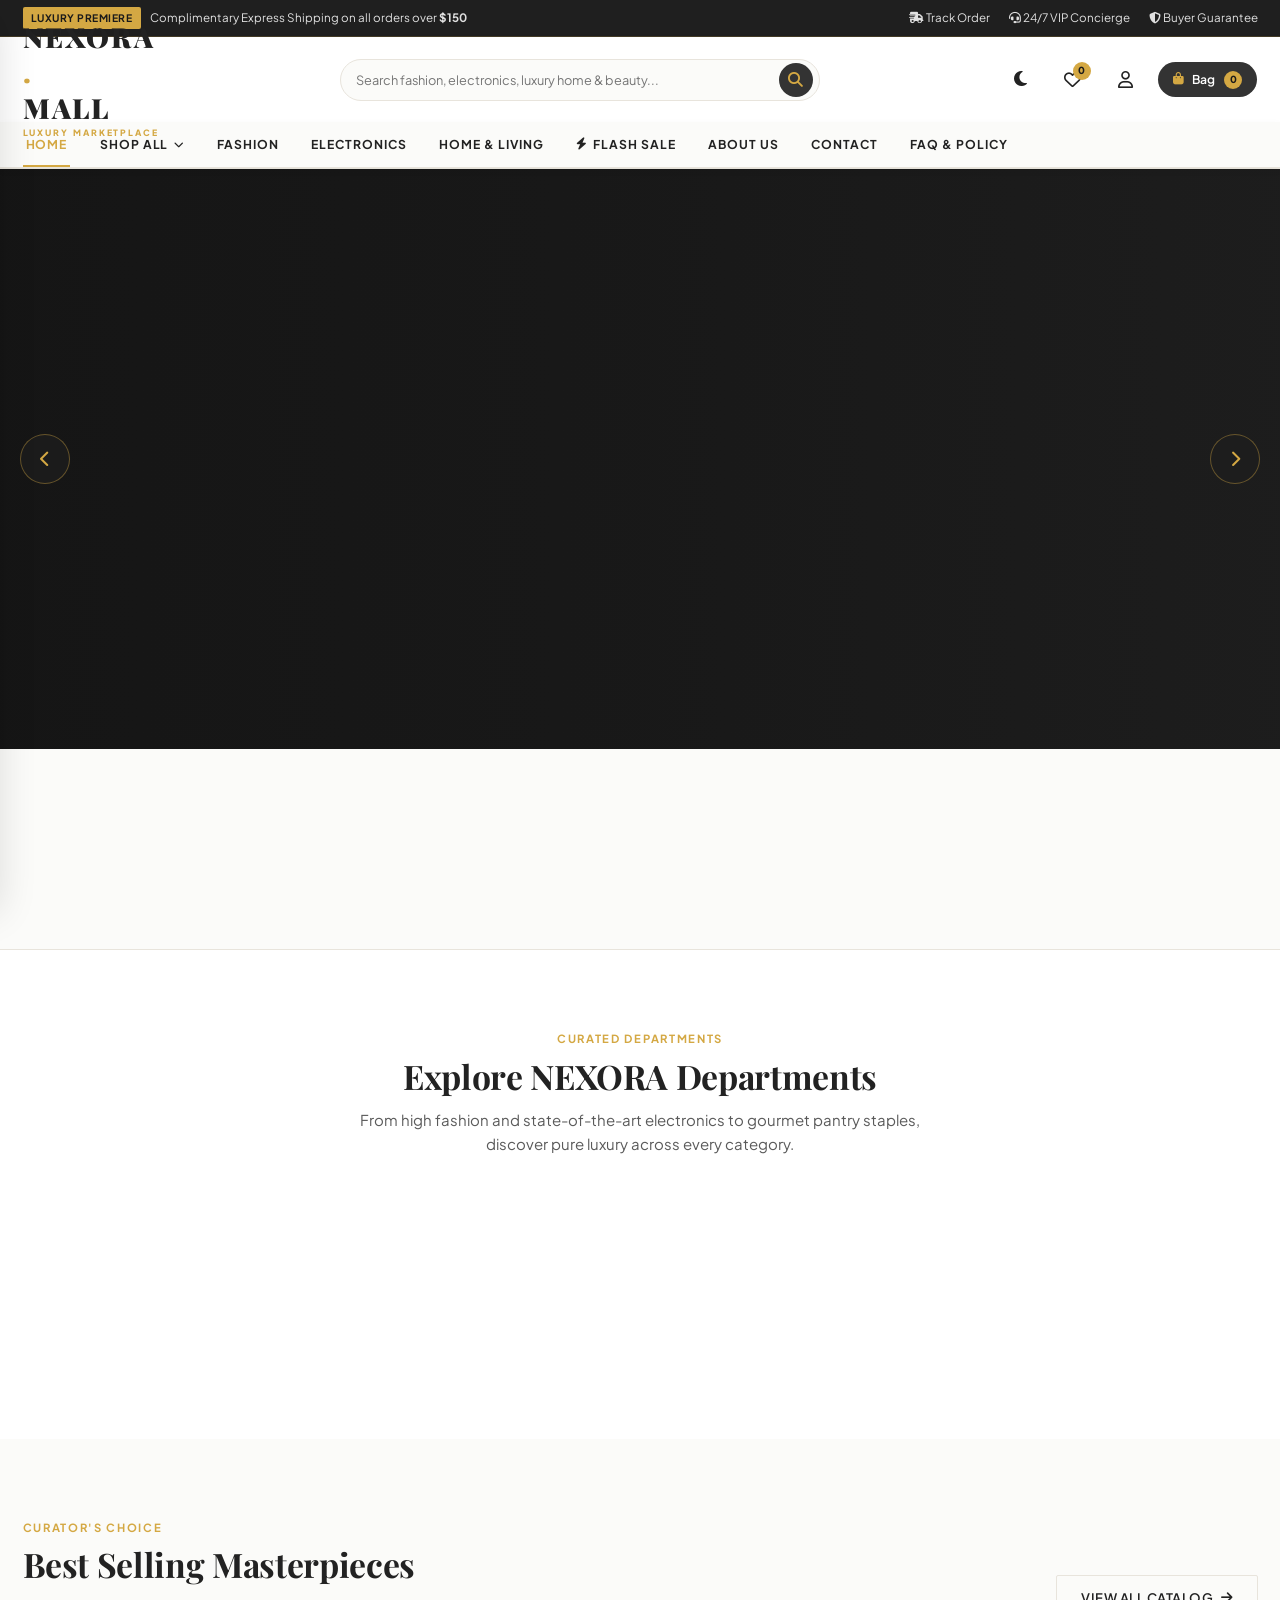
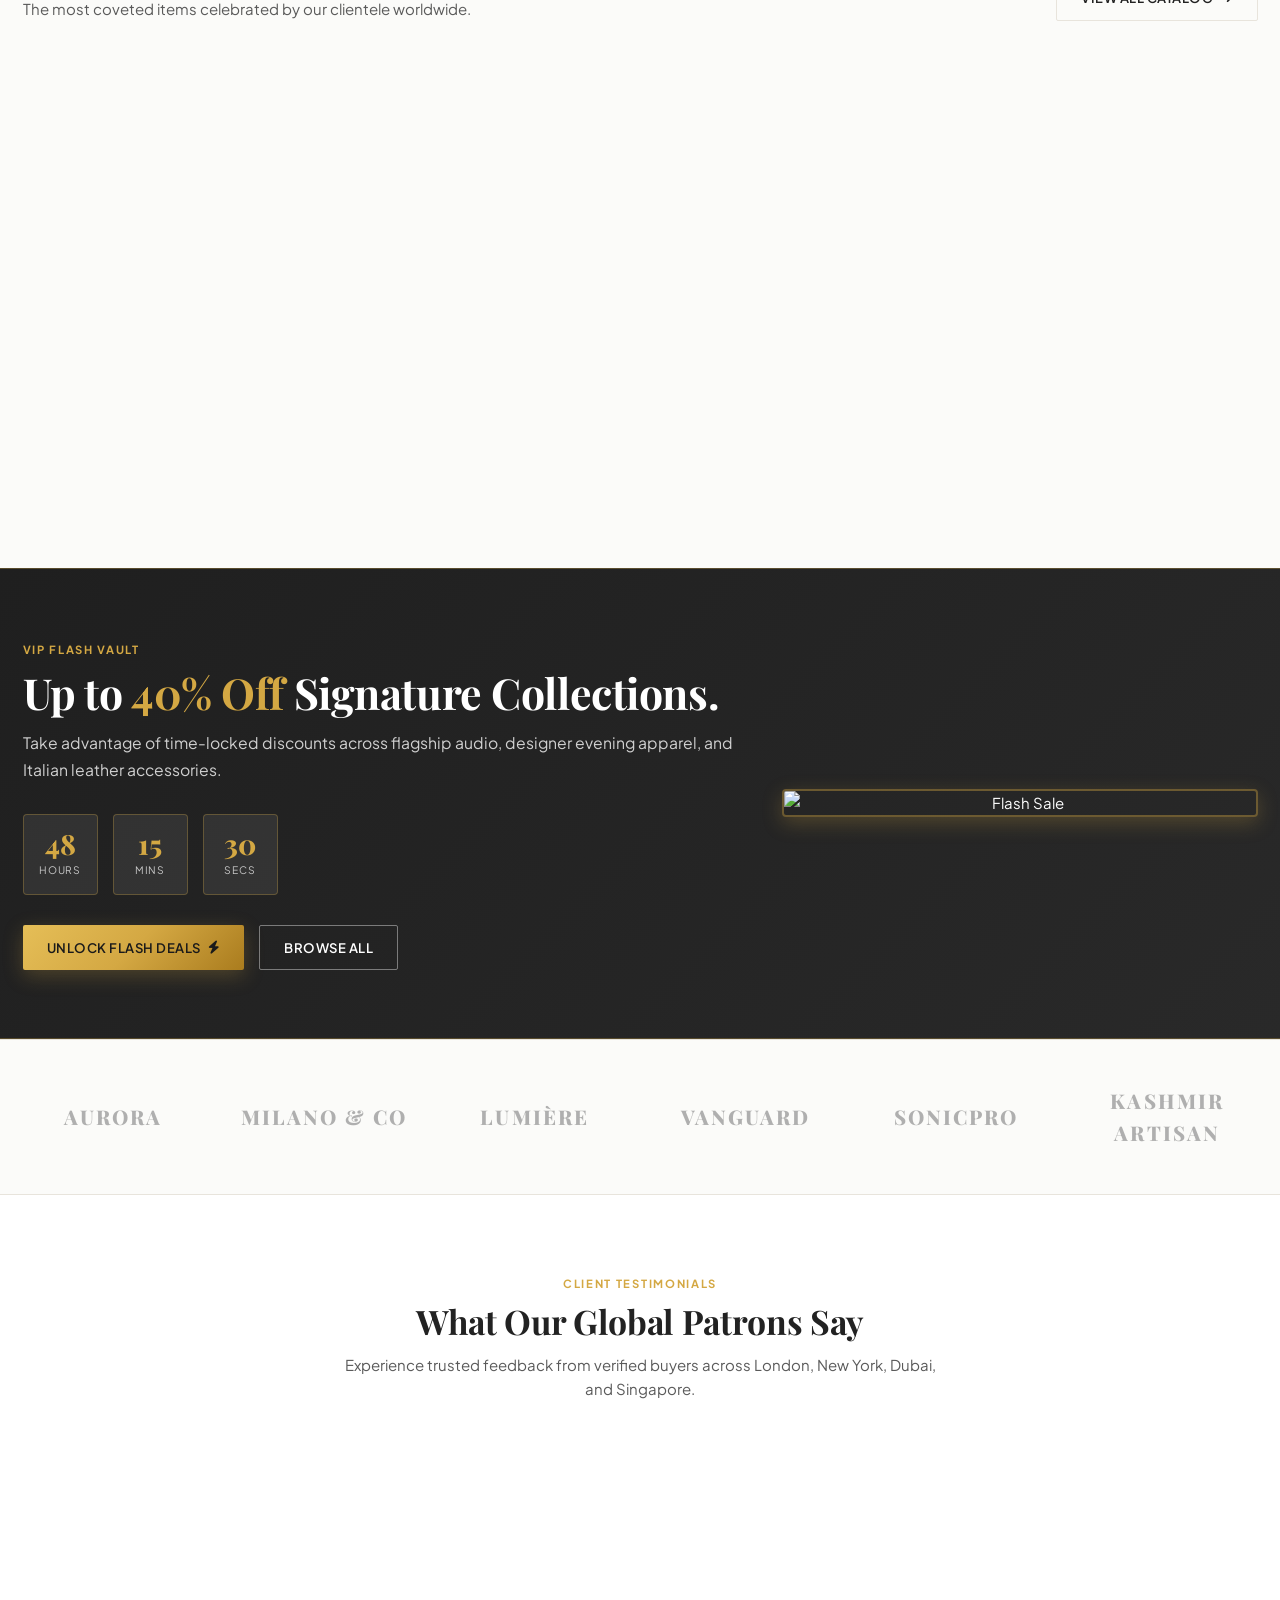
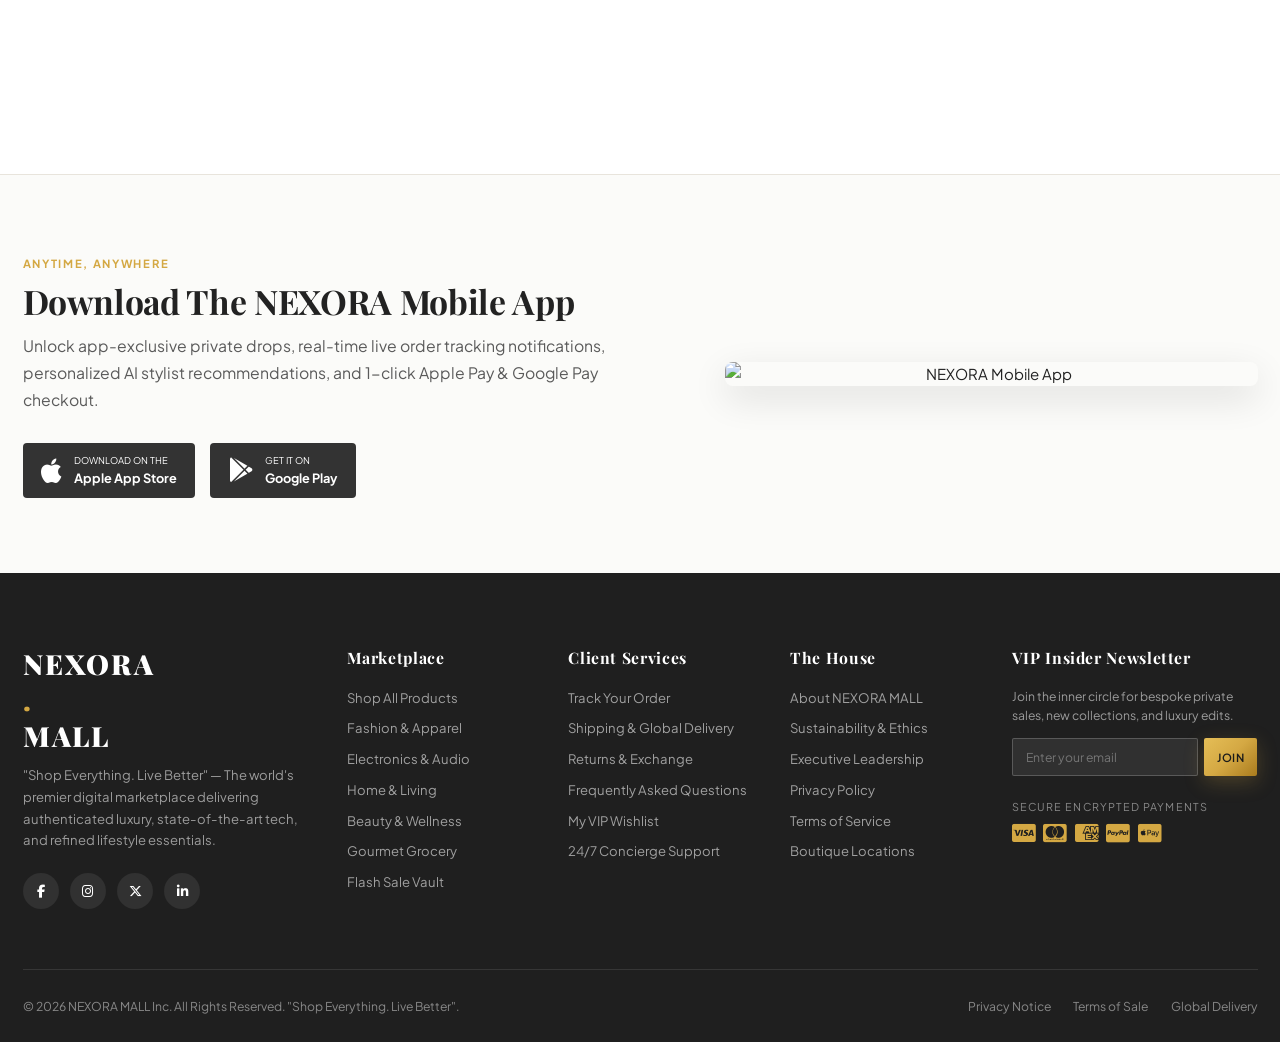
==== index.html @ 6825f501 "Upload index.html" ====
<!DOCTYPE html>
<html lang="en">
<head>
  <meta charset="UTF-8">
  <meta name="viewport" content="width=device-width, initial-scale=1.0">
  <meta name="description" content="NEXORA MALL — Shop Everything. Live Better. The ultimate luxury online marketplace.">
  <meta name="author" content="NEXORA MALL Inc.">

  <!-- Open Graph -->
  <meta property="og:title" content="NEXORA MALL — Shop Everything. Live Better | Luxury Online Marketplace">
  <meta property="og:description" content="Discover premium luxury fashion, audio tech, home decor, beauty and gourmet essentials.">
  <meta property="og:type" content="website">

  <!-- Google Fonts: Playfair Display & Plus Jakarta Sans -->
  <link rel="preconnect" href="https://fonts.googleapis.com">
  <link rel="preconnect" href="https://fonts.gstatic.com" crossorigin>
  <link href="https://fonts.googleapis.com/css2?family=Playfair+Display:ital,wght@0,400;0,600;0,700;0,800;0,900;1,400;1,600;1,700&family=Plus+Jakarta+Sans:wght@300;400;500;600;700;800&display=swap" rel="stylesheet">

  <!-- Font Awesome 6 CDN for Icons -->
  <link rel="stylesheet" href="https://cdnjs.cloudflare.com/ajax/libs/font-awesome/6.5.1/css/all.min.css">

  <!-- Master Stylesheet -->
  <link rel="stylesheet" href="css/style.css">
  <title>NEXORA MALL — Shop Everything. Live Better | Luxury Online Marketplace</title>
</head>
<body>

  <!-- 1. ANNOUNCEMENT TOP BAR -->
  <aside class="announcement-bar" aria-label="Store Announcement">
    <div class="container announcement-inner">
      <div>
        <span class="badge badge-gold" style="margin-right: 0.5rem;">Luxury Premiere</span>
        <span>Complimentary Express Shipping on all orders over <strong>$150</strong></span>
      </div>
      <div class="announcement-links">
        <a href="account-tracking.html#track"><i class="fas fa-truck-fast"></i> Track Order</a>
        <a href="contact.html"><i class="fas fa-headset"></i> 24/7 VIP Concierge</a>
        <a href="faq-policy.html"><i class="fas fa-shield-halved"></i> Buyer Guarantee</a>
      </div>
    </div>
  </aside>

  <!-- 2. MAIN FIXED HEADER -->
  <header class="site-header" id="main-header">
    <div class="container header-main">
      <!-- Mobile Hamburger Toggle -->
      <button class="action-btn mobile-menu-toggle" aria-label="Open Navigation Menu">
        <i class="fas fa-bars"></i>
      </button>

      <!-- Brand Logo -->
      <a href="index.html" class="brand-logo" aria-label="NEXORA MALL Homepage">
        NEXORA<span class="logo-accent">.</span>MALL
        <span class="logo-tag">LUXURY MARKETPLACE</span>
      </a>

      <!-- Search Bar -->
      <div class="header-search-wrap">
        <form class="header-search-box" onsubmit="event.preventDefault(); searchStore(this.querySelector('input').value);">
          <input type="text" class="header-search-input" placeholder="Search fashion, electronics, luxury home & beauty...">
          <button type="submit" class="header-search-btn" aria-label="Search Store">
            <i class="fas fa-magnifying-glass"></i>
          </button>
        </form>
      </div>

      <!-- Utilities (Theme Toggle, Wishlist, Account, Cart) -->
      <div class="header-actions">
        <!-- Theme Switcher -->
        <button class="action-btn theme-toggle-btn" aria-label="Toggle Dark/Light Mode" title="Toggle Mode">
          <i class="fas fa-moon"></i>
        </button>

        <!-- Wishlist -->
        <a href="account-tracking.html#wishlist" class="action-btn" aria-label="Wishlist" title="Your Wishlist">
          <i class="far fa-heart"></i>
          <span class="action-count-badge wishlist-badge-count">0</span>
        </a>

        <!-- Account -->
        <a href="account-tracking.html" class="action-btn" aria-label="My Account" title="My Account">
          <i class="far fa-user"></i>
        </a>

        <!-- Cart Header Button -->
        <a href="cart.html" class="cart-header-cta" aria-label="Shopping Cart">
          <i class="fas fa-bag-shopping" style="color: var(--color-gold);"></i>
          <span>Bag</span>
          <span class="action-count-badge cart-badge-count" style="position: static; margin-left: 2px;">0</span>
        </a>
      </div>
    </div>

    <!-- 3. MEGA NAVIGATION BAR -->
    <nav class="nav-bar" aria-label="Main Store Navigation">
      <div class="container">
        <ul class="nav-links-list">
          <li class="nav-item">
            <a href="index.html" class="nav-link active">Home</a>
          </li>
          <li class="nav-item">
            <a href="shop.html" class="nav-link ">
              Shop All <i class="fas fa-chevron-down" style="font-size: 0.65rem;"></i>
            </a>
            <div class="dropdown-menu">
              <a href="shop.html?cat=fashion" class="dropdown-item">Fashion & Apparel</a>
              <a href="shop.html?cat=electronics" class="dropdown-item">Electronics & Audio</a>
              <a href="shop.html?cat=home" class="dropdown-item">Home & Living</a>
              <a href="shop.html?cat=beauty" class="dropdown-item">Beauty & Personal Care</a>
              <a href="shop.html?cat=accessories" class="dropdown-item">Watches & Accessories</a>
              <a href="shop.html?cat=grocery" class="dropdown-item">Gourmet Grocery & Essentials</a>
            </div>
          </li>
          <li class="nav-item">
            <a href="shop.html?cat=fashion" class="nav-link">Fashion</a>
          </li>
          <li class="nav-item">
            <a href="shop.html?cat=electronics" class="nav-link">Electronics</a>
          </li>
          <li class="nav-item">
            <a href="shop.html?cat=home" class="nav-link">Home & Living</a>
          </li>
          <li class="nav-item">
            <a href="shop.html?sale=true" class="nav-link" style="color: var(--color-gold);">
              <i class="fas fa-bolt"></i> Flash Sale
            </a>
          </li>
          <li class="nav-item">
            <a href="about.html" class="nav-link ">About Us</a>
          </li>
          <li class="nav-item">
            <a href="contact.html" class="nav-link ">Contact</a>
          </li>
          <li class="nav-item">
            <a href="faq-policy.html" class="nav-link ">FAQ & Policy</a>
          </li>
        </ul>
      </div>
    </nav>
  </header>

  <!-- MOBILE OFF-CANVAS DRAWER -->
  <div class="mobile-nav-overlay"></div>
  <div class="mobile-nav-drawer">
    <div style="display: flex; justify-content: space-between; align-items: center; border-bottom: 1px solid var(--border-color); padding-bottom: 1rem;">
      <a href="index.html" class="brand-logo" style="font-size: 1.4rem;">NEXORA<span class="logo-accent">.</span>MALL</a>
      <button class="mobile-drawer-close action-btn" aria-label="Close Menu"><i class="fas fa-xmark"></i></button>
    </div>
    <div style="margin: 1.25rem 0;">
      <form onsubmit="event.preventDefault(); searchStore(this.querySelector('input').value);">
        <input type="text" placeholder="Search catalog..." style="width: 100%; padding: 0.65rem 1rem; border: 1px solid var(--border-color); border-radius: var(--radius-xs); background: var(--bg-secondary); color: var(--text-primary);">
      </form>
    </div>
    <ul style="display: flex; flex-direction: column; gap: 0.85rem; font-weight: 600; font-size: 0.95rem;">
      <li><a href="index.html" class="dropdown-item"><i class="fas fa-house" style="margin-right:8px; color:var(--color-gold);"></i> Home</a></li>
      <li><a href="shop.html" class="dropdown-item"><i class="fas fa-store" style="margin-right:8px; color:var(--color-gold);"></i> Shop All Catalog</a></li>
      <li><a href="shop.html?cat=fashion" class="dropdown-item"><i class="fas fa-shirt" style="margin-right:8px; color:var(--color-gold);"></i> Fashion & Apparel</a></li>
      <li><a href="shop.html?cat=electronics" class="dropdown-item"><i class="fas fa-laptop" style="margin-right:8px; color:var(--color-gold);"></i> Electronics & Audio</a></li>
      <li><a href="shop.html?cat=home" class="dropdown-item"><i class="fas fa-couch" style="margin-right:8px; color:var(--color-gold);"></i> Home & Living</a></li>
      <li><a href="shop.html?cat=beauty" class="dropdown-item"><i class="fas fa-wand-magic-sparkles" style="margin-right:8px; color:var(--color-gold);"></i> Beauty & Personal Care</a></li>
      <li><a href="shop.html?cat=grocery" class="dropdown-item"><i class="fas fa-basket-shopping" style="margin-right:8px; color:var(--color-gold);"></i> Gourmet Grocery</a></li>
      <li><a href="shop.html?sale=true" class="dropdown-item" style="color:var(--color-gold);"><i class="fas fa-bolt" style="margin-right:8px;"></i> Flash Sale</a></li>
      <li><a href="about.html" class="dropdown-item"><i class="fas fa-gem" style="margin-right:8px; color:var(--color-gold);"></i> About Nexora</a></li>
      <li><a href="account-tracking.html" class="dropdown-item"><i class="fas fa-user" style="margin-right:8px; color:var(--color-gold);"></i> My Account / Orders</a></li>
      <li><a href="contact.html" class="dropdown-item"><i class="fas fa-headset" style="margin-right:8px; color:var(--color-gold);"></i> 24/7 VIP Concierge</a></li>
    </ul>
    <div style="margin-top: auto; padding-top: 1.25rem; border-top: 1px solid var(--border-color); font-size: 0.8rem; color: var(--text-muted);">
      <div>Helpline: +1 (800) 555-NEXORA</div>
      <div style="margin-top: 4px;">Shop Everything. Live Better.</div>
    </div>
  </div>



  <main>
    <!-- 1. HERO SLIDER CAROUSEL -->
    <section class="hero-slider-section" aria-label="Featured Collections Carousel">
      <div class="hero-slider-wrap">
        <!-- Slide 1 -->
        <div class="hero-slide active" style="background-image: url('https://images.unsplash.com/photo-1522335789203-aabd1fc54bc9?auto=format&fit=crop&w=1800&q=80');">
          <div class="hero-slide-overlay"></div>
          <div class="container" style="height: 100%; display: flex; align-items: center;">
            <div class="hero-slide-content reveal-on-scroll">
              <span class="hero-tag"><i class="fas fa-crown"></i> The Autumn Luxury Edit</span>
              <h1 class="hero-title">Timeless Luxury, <span>Unrivaled</span> Craftsmanship.</h1>
              <p class="hero-desc">
                Immerse yourself in our curated selection of fine gold horology, bespoke Italian tailoring, and high-jewelry accessories.
              </p>
              <div class="hero-cta-row">
                <a href="shop.html?cat=accessories" class="btn btn-gold">
                  Explore Collection <i class="fas fa-arrow-right"></i>
                </a>
                <a href="shop.html?sale=true" class="btn btn-outline" style="color: #fff; border-color: rgba(255,255,255,0.4);">
                  View Flash Sale
                </a>
              </div>
            </div>
          </div>
        </div>

        <!-- Slide 2 -->
        <div class="hero-slide" style="background-image: url('https://images.unsplash.com/photo-1550009158-9ebf69173e03?auto=format&fit=crop&w=1800&q=80');">
          <div class="hero-slide-overlay"></div>
          <div class="container" style="height: 100%; display: flex; align-items: center;">
            <div class="hero-slide-content">
              <span class="hero-tag"><i class="fas fa-microchip"></i> Next-Gen Tech</span>
              <h2 class="hero-title">Acoustic <span>Perfection</span> & Future Living.</h2>
              <p class="hero-desc">
                Studio-grade wireless acoustics, flagship smart devices, and intelligent luxury living engineered for the discerning professional.
              </p>
              <div class="hero-cta-row">
                <a href="shop.html?cat=electronics" class="btn btn-gold">
                  Shop Electronics <i class="fas fa-arrow-right"></i>
                </a>
              </div>
            </div>
          </div>
        </div>

        <!-- Slide 3 -->
        <div class="hero-slide" style="background-image: url('https://images.unsplash.com/photo-1618221195710-dd6b41faaea6?auto=format&fit=crop&w=1800&q=80');">
          <div class="hero-slide-overlay"></div>
          <div class="container" style="height: 100%; display: flex; align-items: center;">
            <div class="hero-slide-content">
              <span class="hero-tag"><i class="fas fa-couch"></i> Interior Architecture</span>
              <h2 class="hero-title">Curated Spaces, <span>Refined</span> Living.</h2>
              <p class="hero-desc">
                Transform your sanctuaries with handcrafted Italian leather lounges, Carrara marble tables, and sculptural illumination.
              </p>
              <div class="hero-cta-row">
                <a href="shop.html?cat=home" class="btn btn-gold">
                  Discover Home & Living <i class="fas fa-arrow-right"></i>
                </a>
              </div>
            </div>
          </div>
        </div>

        <!-- Controls -->
        <button class="slider-arrow slider-prev" aria-label="Previous Slide"><i class="fas fa-chevron-left"></i></button>
        <button class="slider-arrow slider-next" aria-label="Next Slide"><i class="fas fa-chevron-right"></i></button>
        <div class="slider-dots-container"></div>
      </div>
    </section>

    <!-- 2. VALUE PROPOSITION STRIP -->
    <section class="value-props-section">
      <div class="container">
        <div class="value-props-grid">
          <div class="value-card reveal-on-scroll delay-1">
            <div class="value-icon-box"><i class="fas fa-truck-fast"></i></div>
            <div>
              <div class="value-title">Complimentary Global Shipping</div>
              <div class="value-subtitle">Free express dispatch on orders over $150</div>
            </div>
          </div>

          <div class="value-card reveal-on-scroll delay-2">
            <div class="value-icon-box"><i class="fas fa-certificate"></i></div>
            <div>
              <div class="value-title">100% Authenticity Guaranteed</div>
              <div class="value-subtitle">Directly sourced & certified by master houses</div>
            </div>
          </div>

          <div class="value-card reveal-on-scroll delay-3">
            <div class="value-icon-box"><i class="fas fa-shield-halved"></i></div>
            <div>
              <div class="value-title">Secure Encrypted Checkout</div>
              <div class="value-subtitle">256-Bit SSL Protection for all transactions</div>
            </div>
          </div>

          <div class="value-card reveal-on-scroll delay-4">
            <div class="value-icon-box"><i class="fas fa-arrow-rotate-left"></i></div>
            <div>
              <div class="value-title">30-Day Hassle-Free Returns</div>
              <div class="value-subtitle">Complimentary courier pick-up service</div>
            </div>
          </div>
        </div>
      </div>
    </section>

    <!-- 3. SHOP BY CATEGORY SECTION -->
    <section class="categories-section">
      <div class="container">
        <div style="text-align: center; margin-bottom: 2.5rem;">
          <span class="section-tag">Curated Departments</span>
          <h2 class="section-title">Explore NEXORA Departments</h2>
          <p class="section-subtitle" style="margin: 0 auto;">
            From high fashion and state-of-the-art electronics to gourmet pantry staples, discover pure luxury across every category.
          </p>
        </div>

        <div class="categories-grid">
          <a href="shop.html?cat=fashion" class="category-card reveal-on-scroll delay-1">
            <div class="category-img-box">
              <img src="https://images.unsplash.com/photo-1515372039744-b8f02a3ae446?auto=format&fit=crop&w=300&q=80" alt="Fashion & Apparel" class="category-img">
            </div>
            <h3 class="category-name">Fashion & Apparel</h3>
            <span class="category-count">140+ Items</span>
          </a>

          <a href="shop.html?cat=electronics" class="category-card reveal-on-scroll delay-2">
            <div class="category-img-box">
              <img src="https://images.unsplash.com/photo-1505740420928-5e560c06d30e?auto=format&fit=crop&w=300&q=80" alt="Electronics & Audio" class="category-img">
            </div>
            <h3 class="category-name">Electronics</h3>
            <span class="category-count">95+ Items</span>
          </a>

          <a href="shop.html?cat=home" class="category-card reveal-on-scroll delay-3">
            <div class="category-img-box">
              <img src="https://images.unsplash.com/photo-1533090161767-e6ffed986b88?auto=format&fit=crop&w=300&q=80" alt="Home & Living" class="category-img">
            </div>
            <h3 class="category-name">Home & Living</h3>
            <span class="category-count">110+ Items</span>
          </a>

          <a href="shop.html?cat=beauty" class="category-card reveal-on-scroll delay-4">
            <div class="category-img-box">
              <img src="https://images.unsplash.com/photo-1608248597359-0a67cf5e4c6c?auto=format&fit=crop&w=300&q=80" alt="Beauty & Care" class="category-img">
            </div>
            <h3 class="category-name">Beauty & Care</h3>
            <span class="category-count">85+ Items</span>
          </a>

          <a href="shop.html?cat=accessories" class="category-card reveal-on-scroll delay-1">
            <div class="category-img-box">
              <img src="https://images.unsplash.com/photo-1524805444758-089113d48a6d?auto=format&fit=crop&w=300&q=80" alt="Luxury Accessories" class="category-img">
            </div>
            <h3 class="category-name">Accessories</h3>
            <span class="category-count">70+ Items</span>
          </a>

          <a href="shop.html?cat=grocery" class="category-card reveal-on-scroll delay-2">
            <div class="category-img-box">
              <img src="https://images.unsplash.com/photo-1587049352846-4a222e784d38?auto=format&fit=crop&w=300&q=80" alt="Gourmet Grocery" class="category-img">
            </div>
            <h3 class="category-name">Gourmet Grocery</h3>
            <span class="category-count">60+ Items</span>
          </a>
        </div>
      </div>
    </section>

    <!-- 4. FEATURED BEST SELLERS SHOWCASE -->
    <section class="section-padding" style="background-color: var(--bg-secondary);">
      <div class="container">
        <div style="display:flex; justify-content:space-between; align-items:flex-end; margin-bottom: 2.5rem; flex-wrap:wrap; gap:1rem;">
          <div>
            <span class="section-tag">Curator's Choice</span>
            <h2 class="section-title">Best Selling Masterpieces</h2>
            <p class="section-subtitle" style="margin-bottom:0;">The most coveted items celebrated by our clientele worldwide.</p>
          </div>
          <a href="shop.html" class="btn btn-outline">
            View All Catalog <i class="fas fa-arrow-right"></i>
          </a>
        </div>

        <div class="products-grid">
          <!-- Card 1 -->
          <article class="product-card reveal-on-scroll delay-1">
            <div class="product-badge-group">
              <span class="badge badge-sale">Save 17%</span>
              <span class="badge badge-gold">18k Gold</span>
            </div>
            <div class="product-img-wrap">
              <img src="https://images.unsplash.com/photo-1524805444758-089113d48a6d?auto=format&fit=crop&w=600&q=80" alt="Aura Royal Chronograph Gold Watch" class="product-img">
              <div class="product-action-buttons">
                <button class="quick-action-btn" title="Quick View" onclick="openQuickView('nx-101')"><i class="far fa-eye"></i></button>
                <button class="quick-action-btn" title="Wishlist" onclick="toggleWishlist('nx-101')"><i class="far fa-heart"></i></button>
                <button class="quick-action-btn" title="Add to Bag" onclick="addToCart('nx-101')"><i class="fas fa-bag-shopping"></i></button>
              </div>
            </div>
            <div class="product-body">
              <span class="product-cat">Luxury Watches</span>
              <h3 class="product-name"><a href="product-details.html?id=nx-101">Aura Royal Chronograph Gold Watch</a></h3>
              <div class="product-rating">
                <span>★★★★★</span> <span class="rating-count">(128 reviews)</span>
              </div>
              <div class="product-footer">
                <div class="price-box">
                  <span class="price-current">$349.00</span>
                  <span class="price-original">$420.00</span>
                </div>
                <button class="btn btn-sm btn-primary" onclick="addToCart('nx-101')">Add to Bag</button>
              </div>
            </div>
          </article>

          <!-- Card 2 -->
          <article class="product-card reveal-on-scroll delay-2">
            <div class="product-badge-group">
              <span class="badge badge-charcoal">New Release</span>
            </div>
            <div class="product-img-wrap">
              <img src="https://images.unsplash.com/photo-1507679799987-c73779587ccf?auto=format&fit=crop&w=600&q=80" alt="Velvet Elegance Tailored Blazer" class="product-img">
              <div class="product-action-buttons">
                <button class="quick-action-btn" title="Quick View" onclick="openQuickView('nx-102')"><i class="far fa-eye"></i></button>
                <button class="quick-action-btn" title="Wishlist" onclick="toggleWishlist('nx-102')"><i class="far fa-heart"></i></button>
                <button class="quick-action-btn" title="Add to Bag" onclick="addToCart('nx-102')"><i class="fas fa-bag-shopping"></i></button>
              </div>
            </div>
            <div class="product-body">
              <span class="product-cat">Men's Fashion</span>
              <h3 class="product-name"><a href="product-details.html?id=nx-102">Velvet Elegance Tailored Blazer</a></h3>
              <div class="product-rating">
                <span>★★★★★</span> <span class="rating-count">(95 reviews)</span>
              </div>
              <div class="product-footer">
                <div class="price-box">
                  <span class="price-current">$189.00</span>
                  <span class="price-original">$240.00</span>
                </div>
                <button class="btn btn-sm btn-primary" onclick="addToCart('nx-102')">Add to Bag</button>
              </div>
            </div>
          </article>

          <!-- Card 3 -->
          <article class="product-card reveal-on-scroll delay-3">
            <div class="product-badge-group">
              <span class="badge badge-gold">Top Rated</span>
            </div>
            <div class="product-img-wrap">
              <img src="https://images.unsplash.com/photo-1505740420928-5e560c06d30e?auto=format&fit=crop&w=600&q=80" alt="SonicPro Wireless ANC Studio Headphones" class="product-img">
              <div class="product-action-buttons">
                <button class="quick-action-btn" title="Quick View" onclick="openQuickView('nx-103')"><i class="far fa-eye"></i></button>
                <button class="quick-action-btn" title="Wishlist" onclick="toggleWishlist('nx-103')"><i class="far fa-heart"></i></button>
                <button class="quick-action-btn" title="Add to Bag" onclick="addToCart('nx-103')"><i class="fas fa-bag-shopping"></i></button>
              </div>
            </div>
            <div class="product-body">
              <span class="product-cat">Audio & Tech</span>
              <h3 class="product-name"><a href="product-details.html?id=nx-103">SonicPro Wireless ANC Headphones</a></h3>
              <div class="product-rating">
                <span>★★★★★</span> <span class="rating-count">(310 reviews)</span>
              </div>
              <div class="product-footer">
                <div class="price-box">
                  <span class="price-current">$279.00</span>
                  <span class="price-original">$320.00</span>
                </div>
                <button class="btn btn-sm btn-primary" onclick="addToCart('nx-103')">Add to Bag</button>
              </div>
            </div>
          </article>

          <!-- Card 4 -->
          <article class="product-card reveal-on-scroll delay-4">
            <div class="product-badge-group">
              <span class="badge badge-sale">Save 20%</span>
            </div>
            <div class="product-img-wrap">
              <img src="https://images.unsplash.com/photo-1608248597359-0a67cf5e4c6c?auto=format&fit=crop&w=600&q=80" alt="Radiance Gold Botanical Facial Elixir" class="product-img">
              <div class="product-action-buttons">
                <button class="quick-action-btn" title="Quick View" onclick="openQuickView('nx-106')"><i class="far fa-eye"></i></button>
                <button class="quick-action-btn" title="Wishlist" onclick="toggleWishlist('nx-106')"><i class="far fa-heart"></i></button>
                <button class="quick-action-btn" title="Add to Bag" onclick="addToCart('nx-106')"><i class="fas fa-bag-shopping"></i></button>
              </div>
            </div>
            <div class="product-body">
              <span class="product-cat">Beauty & Care</span>
              <h3 class="product-name"><a href="product-details.html?id=nx-106">Radiance Gold Botanical Facial Elixir</a></h3>
              <div class="product-rating">
                <span>★★★★★</span> <span class="rating-count">(175 reviews)</span>
              </div>
              <div class="product-footer">
                <div class="price-box">
                  <span class="price-current">$95.00</span>
                  <span class="price-original">$120.00</span>
                </div>
                <button class="btn btn-sm btn-primary" onclick="addToCart('nx-106')">Add to Bag</button>
              </div>
            </div>
          </article>
        </div>
      </div>
    </section>

    <!-- 5. FLASH SALE & DEALS COUNTDOWN BANNER -->
    <section class="flash-sale-section">
      <div class="container">
        <div class="flash-sale-grid">
          <div>
            <span class="section-tag" style="color: var(--color-gold);">VIP Flash Vault</span>
            <h2 class="section-title" style="color: #ffffff; font-size: 2.85rem;">
              Up to <span class="gold-accent">40% Off</span> Signature Collections.
            </h2>
            <p style="color: #d0d0d0; line-height: 1.7; font-size: 1.05rem;">
              Take advantage of time-locked discounts across flagship audio, designer evening apparel, and Italian leather accessories.
            </p>

            <div class="countdown-box-wrap">
              <div class="countdown-unit">
                <div class="countdown-number" id="cd-hours">48</div>
                <div class="countdown-label">Hours</div>
              </div>
              <div class="countdown-unit">
                <div class="countdown-number" id="cd-mins">15</div>
                <div class="countdown-label">Mins</div>
              </div>
              <div class="countdown-unit">
                <div class="countdown-number" id="cd-secs">30</div>
                <div class="countdown-label">Secs</div>
              </div>
            </div>

            <div style="display:flex; gap:1rem; flex-wrap:wrap;">
              <a href="shop.html?sale=true" class="btn btn-gold">
                Unlock Flash Deals <i class="fas fa-bolt"></i>
              </a>
              <a href="shop.html" class="btn btn-outline" style="color:#fff; border-color: rgba(255,255,255,0.4);">
                Browse All
              </a>
            </div>
          </div>

          <div style="text-align: center;">
            <img src="https://images.unsplash.com/photo-1524805444758-089113d48a6d?auto=format&fit=crop&w=700&q=80" alt="Flash Sale" style="border-radius: var(--radius-sm); border: 2px solid rgba(212,168,67,0.4); box-shadow: var(--shadow-gold); max-height: 400px; margin: 0 auto;">
          </div>
        </div>
      </div>
    </section>

    <!-- 6. LUXURY BRANDS STRIP -->
    <section class="brands-strip">
      <div class="container">
        <div class="brands-grid">
          <div class="brand-item">AURORA</div>
          <div class="brand-item">MILANO & CO</div>
          <div class="brand-item">LUMIÈRE</div>
          <div class="brand-item">VANGUARD</div>
          <div class="brand-item">SONICPRO</div>
          <div class="brand-item">KASHMIR ARTISAN</div>
        </div>
      </div>
    </section>

    <!-- 7. CUSTOMER TESTIMONIALS -->
    <section class="testimonials-section">
      <div class="container">
        <div style="text-align: center;">
          <span class="section-tag">Client Testimonials</span>
          <h2 class="section-title">What Our Global Patrons Say</h2>
          <p class="section-subtitle" style="margin: 0 auto;">
            Experience trusted feedback from verified buyers across London, New York, Dubai, and Singapore.
          </p>
        </div>

        <div class="testimonials-grid">
          <div class="testimonial-card reveal-on-scroll delay-1">
            <div class="test-stars">★★★★★</div>
            <p class="test-quote">
              "The Aura Royal Chronograph surpassed every expectation. Packaging is immaculate with authenticated certificates, and express delivery to Manhattan took barely 48 hours."
            </p>
            <div class="test-author-row">
              <img src="https://images.unsplash.com/photo-1534528741775-53994a69daeb?auto=format&fit=crop&w=120&q=80" alt="Victoria Sterling" class="test-avatar">
              <div>
                <div class="test-name">Victoria Sterling</div>
                <div class="test-loc">New York, USA • Verified Patron</div>
              </div>
            </div>
          </div>

          <div class="testimonial-card reveal-on-scroll delay-2">
            <div class="test-stars">★★★★★</div>
            <p class="test-quote">
              "NEXORA MALL is my primary destination for both high-end electronics and gourmet pantry essentials. The customer concierge resolved my sizing query within 5 minutes."
            </p>
            <div class="test-author-row">
              <img src="https://images.unsplash.com/photo-1507003211169-0a1dd7228f2d?auto=format&fit=crop&w=120&q=80" alt="Alexander Wright" class="test-avatar">
              <div>
                <div class="test-name">Alexander Wright</div>
                <div class="test-loc">London, UK • Verified Patron</div>
              </div>
            </div>
          </div>

          <div class="testimonial-card reveal-on-scroll delay-3">
            <div class="test-stars">★★★★★</div>
            <p class="test-quote">
              "The Nordic Marble Coffee Table is a true architectural statement piece in our living room. Heavy, authentic Carrara stone with flawless gold steel joinery."
            </p>
            <div class="test-author-row">
              <img src="https://images.unsplash.com/photo-1573496359142-b8d87734a5a2?auto=format&fit=crop&w=120&q=80" alt="Sophia Al-Mansoor" class="test-avatar">
              <div>
                <div class="test-name">Sophia Al-Mansoor</div>
                <div class="test-loc">Dubai, UAE • Verified Patron</div>
              </div>
            </div>
          </div>
        </div>
      </div>
    </section>

    <!-- 8. APP PROMO -->
    <section class="app-promo-section">
      <div class="container">
        <div class="app-promo-grid">
          <div>
            <span class="section-tag">Anytime, Anywhere</span>
            <h2 class="section-title">Download The NEXORA Mobile App</h2>
            <p style="color: var(--text-secondary); line-height: 1.7; font-size: 1.05rem;">
              Unlock app-exclusive private drops, real-time live order tracking notifications, personalized AI stylist recommendations, and 1-click Apple Pay & Google Pay checkout.
            </p>
            <div class="app-store-badges">
              <a href="#" class="store-badge-btn">
                <i class="fab fa-apple" style="font-size: 1.85rem;"></i>
                <div class="store-badge-text">
                  <small>Download on the</small>
                  <strong>Apple App Store</strong>
                </div>
              </a>
              <a href="#" class="store-badge-btn">
                <i class="fab fa-google-play" style="font-size: 1.65rem;"></i>
                <div class="store-badge-text">
                  <small>Get it on</small>
                  <strong>Google Play</strong>
                </div>
              </a>
            </div>
          </div>
          <div style="text-align: center;">
            <img src="https://images.unsplash.com/photo-1512941937669-90a1b58e7e9c?auto=format&fit=crop&w=600&q=80" alt="NEXORA Mobile App" style="max-height: 380px; border-radius: var(--radius-md); box-shadow: var(--shadow-lg); margin: 0 auto;">
          </div>
        </div>
      </div>
    </section>
  </main>



  <!-- SHARED FAT FOOTER -->
  <footer class="site-footer">
    <div class="container">
      <div class="footer-grid">
        <!-- Col 1: Brand & Tagline -->
        <div>
          <div class="brand-logo" style="color: #ffffff; margin-bottom: 0.85rem;">
            NEXORA<span class="logo-accent">.</span>MALL
          </div>
          <p style="color: #9c9c9c; line-height: 1.65; margin-bottom: 1.5rem; max-width: 320px;">
            "Shop Everything. Live Better" — The world's premier digital marketplace delivering authenticated luxury, state-of-the-art tech, and refined lifestyle essentials.
          </p>
          <div class="social-links-row">
            <a href="#" class="social-icon-btn" aria-label="Facebook"><i class="fab fa-facebook-f"></i></a>
            <a href="#" class="social-icon-btn" aria-label="Instagram"><i class="fab fa-instagram"></i></a>
            <a href="#" class="social-icon-btn" aria-label="Twitter"><i class="fab fa-x-twitter"></i></a>
            <a href="#" class="social-icon-btn" aria-label="LinkedIn"><i class="fab fa-linkedin-in"></i></a>
          </div>
        </div>

        <!-- Col 2: Luxury Marketplace -->
        <div>
          <h4 class="footer-heading">Marketplace</h4>
          <ul class="footer-links-list">
            <li><a href="shop.html">Shop All Products</a></li>
            <li><a href="shop.html?cat=fashion">Fashion & Apparel</a></li>
            <li><a href="shop.html?cat=electronics">Electronics & Audio</a></li>
            <li><a href="shop.html?cat=home">Home & Living</a></li>
            <li><a href="shop.html?cat=beauty">Beauty & Wellness</a></li>
            <li><a href="shop.html?cat=grocery">Gourmet Grocery</a></li>
            <li><a href="shop.html?sale=true">Flash Sale Vault</a></li>
          </ul>
        </div>

        <!-- Col 3: Customer Care & Services -->
        <div>
          <h4 class="footer-heading">Client Services</h4>
          <ul class="footer-links-list">
            <li><a href="account-tracking.html#track">Track Your Order</a></li>
            <li><a href="faq-policy.html#shipping">Shipping & Global Delivery</a></li>
            <li><a href="faq-policy.html#returns">Returns & Exchange</a></li>
            <li><a href="faq-policy.html#faq">Frequently Asked Questions</a></li>
            <li><a href="account-tracking.html#wishlist">My VIP Wishlist</a></li>
            <li><a href="contact.html">24/7 Concierge Support</a></li>
          </ul>
        </div>

        <!-- Col 4: About & Governance -->
        <div>
          <h4 class="footer-heading">The House</h4>
          <ul class="footer-links-list">
            <li><a href="about.html">About NEXORA MALL</a></li>
            <li><a href="about.html#sustainability">Sustainability & Ethics</a></li>
            <li><a href="about.html#leadership">Executive Leadership</a></li>
            <li><a href="faq-policy.html#privacy">Privacy Policy</a></li>
            <li><a href="faq-policy.html#terms">Terms of Service</a></li>
            <li><a href="contact.html#locations">Boutique Locations</a></li>
          </ul>
        </div>

        <!-- Col 5: Newsletter & App -->
        <div>
          <h4 class="footer-heading">VIP Insider Newsletter</h4>
          <p style="color: #9c9c9c; font-size: 0.8125rem; margin-bottom: 0.85rem;">
            Join the inner circle for bespoke private sales, new collections, and luxury edits.
          </p>
          <form onsubmit="event.preventDefault(); showToast('Welcome to the Nexora VIP Inner Circle!'); this.reset();" style="display:flex; gap: 0.4rem;">
            <input type="email" placeholder="Enter your email" required style="flex:1; padding: 0.65rem 0.85rem; border: 1px solid rgba(255,255,255,0.2); background: rgba(255,255,255,0.08); color:#fff; border-radius: var(--radius-xs); font-size: 0.8125rem;">
            <button type="submit" class="btn btn-gold btn-sm">Join</button>
          </form>
          <div style="margin-top: 1.5rem;">
            <div style="font-size: 0.72rem; text-transform: uppercase; color: #888; letter-spacing: 0.1em; margin-bottom: 0.5rem;">Secure Encrypted Payments</div>
            <div style="display:flex; gap:0.5rem; font-size: 1.4rem; color: #d4a843;">
              <i class="fab fa-cc-visa"></i>
              <i class="fab fa-cc-mastercard"></i>
              <i class="fab fa-cc-amex"></i>
              <i class="fab fa-cc-paypal"></i>
              <i class="fab fa-cc-apple-pay"></i>
            </div>
          </div>
        </div>
      </div>

      <!-- Footer Bottom Row -->
      <div class="footer-bottom-bar">
        <div>&copy; 2026 NEXORA MALL Inc. All Rights Reserved. "Shop Everything. Live Better".</div>
        <div style="display:flex; gap: 1.5rem;">
          <a href="faq-policy.html#privacy">Privacy Notice</a>
          <a href="faq-policy.html#terms">Terms of Sale</a>
          <a href="faq-policy.html#shipping">Global Delivery</a>
        </div>
      </div>
    </div>
  </footer>

  <!-- QUICK VIEW MODAL COMPONENT -->
  <div class="modal-overlay" id="quick-view-modal" role="dialog" aria-modal="true">
    <div class="modal-card">
      <button class="modal-close-btn" id="close-modal-btn" aria-label="Close modal">&times;</button>
      <div style="background: var(--bg-secondary); border: 1px solid var(--border-color); border-radius: var(--radius-xs); overflow: hidden; display:flex; align-items:center; justify-content:center;">
        <img id="qv-img" src="" alt="Product" style="max-height: 340px; object-fit: cover;">
      </div>
      <div style="display: flex; flex-direction: column;">
        <span id="qv-category" class="section-tag" style="margin-bottom: 0.25rem;">CATEGORY</span>
        <h3 id="qv-title" style="font-size: 1.6rem; margin-bottom: 0.65rem;">Product Name</h3>
        <div style="display: flex; align-items: baseline; gap: 0.85rem; margin-bottom: 1rem;">
          <span id="qv-price" style="font-family: var(--font-heading); font-size: 1.65rem; font-weight: 800; color: var(--color-gold);">$0.00</span>
          <span id="qv-orig-price" style="text-decoration: line-through; color: var(--text-muted); font-size: 0.95rem;">$0.00</span>
        </div>
        <p id="qv-desc" style="font-size: 0.875rem; color: var(--text-secondary); line-height: 1.65; margin-bottom: 1.5rem;">
          Exquisite handcrafted quality designed for longevity and luxury aesthetics.
        </p>
        <div style="display: flex; align-items: center; gap: 1rem; margin-top: auto;">
          <div class="qty-selector">
            <button class="qty-btn" onclick="const i=document.getElementById('qv-qty-input'); if(parseInt(i.value)>1) i.value=parseInt(i.value)-1;">-</button>
            <input type="text" id="qv-qty-input" class="qty-input" value="1" readonly>
            <button class="qty-btn" onclick="const i=document.getElementById('qv-qty-input'); i.value=parseInt(i.value)+1;">+</button>
          </div>
          <button class="btn btn-gold" id="qv-add-btn" style="flex:1;">
            <i class="fas fa-bag-shopping"></i> Add to Bag
          </button>
        </div>
      </div>
    </div>
  </div>

  <!-- BACK TO TOP BUTTON -->
  <button class="back-to-top-btn" aria-label="Back to Top">
    <i class="fas fa-arrow-up"></i>
  </button>


  <script src="js/main.js"></script>
</body>
</html>
---- css/style.css ----
/* ==========================================================================
   NEXORA MALL - MASTER STYLESHEET (ELEGANT & LUXURY DESIGN SYSTEM)
   ========================================================================== */

/* 1. CSS Custom Properties / Color System */
:root {
  /* Brand Core Colors */
  --color-charcoal-dark: #1f1f1f;
  --color-charcoal: #333333;
  --color-charcoal-light: #4a4a4a;
  --color-gold: #d4a843;
  --color-gold-hover: #b88d2d;
  --color-gold-light: #f7edd4;
  --color-gold-gradient: linear-gradient(135deg, #e5be57 0%, #d4a843 50%, #aa7c1e 100%);
  
  /* Surfaces & Backgrounds (Light Mode Default) */
  --bg-primary: #ffffff;
  --bg-secondary: #fbfbf9;
  --bg-tertiary: #f4f3ef;
  --bg-card: #ffffff;
  --bg-overlay: rgba(31, 31, 31, 0.7);

  /* Text Colors */
  --text-primary: #222222;
  --text-secondary: #5a5a5a;
  --text-muted: #888888;
  --text-inverse: #ffffff;
  --text-gold: #c59b27;

  /* Borders & Dividers */
  --border-color: #e8e4dc;
  --border-light: #f0ece4;
  --border-gold: rgba(212, 168, 67, 0.35);

  /* Status Colors */
  --color-success: #2e7d32;
  --color-danger: #c62828;
  --color-warning: #f57c00;

  /* Typography */
  --font-heading: 'Playfair Display', Georgia, serif;
  --font-body: 'Plus Jakarta Sans', -apple-system, BlinkMacSystemFont, "Segoe UI", Roboto, sans-serif;

  /* Shadows & Radius */
  --radius-xs: 2px;
  --radius-sm: 4px;
  --radius-md: 8px;
  --radius-lg: 14px;
  --radius-pill: 50px;
  --shadow-sm: 0 2px 8px rgba(0, 0, 0, 0.04);
  --shadow-md: 0 6px 20px rgba(0, 0, 0, 0.07);
  --shadow-lg: 0 12px 36px rgba(0, 0, 0, 0.12);
  --shadow-gold: 0 6px 20px rgba(212, 168, 67, 0.25);

  /* Layout */
  --container-width: 1280px;
  --header-height: 85px;
  --transition: all 0.3s cubic-bezier(0.16, 1, 0.3, 1);
}

/* Dark Mode Overrides */
body.dark-theme {
  --bg-primary: #181818;
  --bg-secondary: #222222;
  --bg-tertiary: #2a2a2a;
  --bg-card: #242424;
  --bg-overlay: rgba(0, 0, 0, 0.85);

  --text-primary: #f5f5f5;
  --text-secondary: #cccccc;
  --text-muted: #999999;
  --text-inverse: #111111;
  --text-gold: #e5be57;

  --border-color: #383838;
  --border-light: #303030;
  --border-gold: rgba(229, 190, 87, 0.4);

  --shadow-sm: 0 2px 8px rgba(0, 0, 0, 0.3);
  --shadow-md: 0 6px 20px rgba(0, 0, 0, 0.45);
  --shadow-lg: 0 12px 36px rgba(0, 0, 0, 0.6);
}

/* 2. Global Resets & Basics */
*, *::before, *::after {
  box-sizing: border-box;
  margin: 0;
  padding: 0;
}

html {
  scroll-behavior: smooth;
  font-size: 15px;
}

body {
  font-family: var(--font-body);
  background-color: var(--bg-primary);
  color: var(--text-primary);
  line-height: 1.6;
  overflow-x: hidden;
  transition: background-color var(--transition), color var(--transition);
}

a {
  color: inherit;
  text-decoration: none;
  transition: var(--transition);
}

img {
  max-width: 100%;
  height: auto;
  display: block;
}

ul {
  list-style: none;
}

button, input, select, textarea {
  font-family: inherit;
  font-size: inherit;
}

.container {
  width: 100%;
  max-width: var(--container-width);
  margin-left: auto;
  margin-right: auto;
  padding-left: 1.5rem;
  padding-right: 1.5rem;
}

/* Accessible focus outline */
:focus-visible {
  outline: 2px solid var(--color-gold);
  outline-offset: 3px;
}

/* 3. Typography Helpers */
h1, h2, h3, h4, h5, h6 {
  font-family: var(--font-heading);
  color: var(--text-primary);
  font-weight: 700;
  line-height: 1.25;
  letter-spacing: -0.01em;
}

.gold-accent {
  color: var(--color-gold);
}

.text-gold {
  color: var(--text-gold);
}

.section-tag {
  font-family: var(--font-body);
  font-size: 0.75rem;
  font-weight: 700;
  text-transform: uppercase;
  letter-spacing: 0.15em;
  color: var(--color-gold);
  margin-bottom: 0.5rem;
  display: inline-block;
}

.section-title {
  font-size: 2.25rem;
  margin-bottom: 0.75rem;
}

.section-subtitle {
  color: var(--text-secondary);
  font-size: 1rem;
  max-width: 600px;
  margin-bottom: 2rem;
}

/* 4. Luxury Buttons & UI Components */
.btn {
  display: inline-flex;
  align-items: center;
  justify-content: center;
  gap: 0.5rem;
  padding: 0.75rem 1.6rem;
  font-size: 0.875rem;
  font-weight: 600;
  letter-spacing: 0.04em;
  border-radius: var(--radius-xs);
  cursor: pointer;
  border: 1px solid transparent;
  transition: var(--transition);
  text-transform: uppercase;
}

.btn-primary {
  background-color: var(--color-charcoal);
  color: #ffffff;
  border-color: var(--color-charcoal);
}

.btn-primary:hover {
  background-color: var(--color-gold);
  border-color: var(--color-gold);
  color: #1a1a1a;
  box-shadow: var(--shadow-gold);
  transform: translateY(-2px);
}

.btn-gold {
  background: var(--color-gold-gradient);
  color: #1a1a1a;
  border: none;
  box-shadow: var(--shadow-gold);
}

.btn-gold:hover {
  filter: brightness(1.08);
  transform: translateY(-2px);
}

.btn-outline {
  background-color: transparent;
  color: var(--text-primary);
  border-color: var(--border-color);
}

.btn-outline:hover {
  border-color: var(--color-gold);
  color: var(--color-gold);
}

.btn-outline-gold {
  background-color: transparent;
  color: var(--color-gold);
  border-color: var(--color-gold);
}

.btn-outline-gold:hover {
  background-color: var(--color-gold);
  color: #1a1a1a;
}

.btn-sm {
  padding: 0.45rem 0.9rem;
  font-size: 0.75rem;
}

.badge {
  display: inline-block;
  padding: 0.2rem 0.55rem;
  font-size: 0.6875rem;
  font-weight: 700;
  text-transform: uppercase;
  border-radius: var(--radius-xs);
  letter-spacing: 0.05em;
}

.badge-gold {
  background-color: var(--color-gold);
  color: #1a1a1a;
}

.badge-charcoal {
  background-color: var(--color-charcoal);
  color: #ffffff;
}

.badge-sale {
  background-color: var(--color-danger);
  color: #ffffff;
}

/* ==========================================================================
   5. HEADER, NAVIGATION & ANNOUNCEMENT BAR
   ========================================================================== */
.announcement-bar {
  background-color: var(--color-charcoal-dark);
  color: #e0e0e0;
  font-size: 0.775rem;
  padding: 0.45rem 0;
  border-bottom: 1px solid rgba(212, 168, 67, 0.2);
}

.announcement-inner {
  display: flex;
  justify-content: space-between;
  align-items: center;
  flex-wrap: wrap;
  gap: 0.5rem;
}

.announcement-links {
  display: flex;
  align-items: center;
  gap: 1.25rem;
}

.announcement-links a:hover {
  color: var(--color-gold);
}

.site-header {
  position: sticky;
  top: 0;
  z-index: 1000;
  background-color: var(--bg-primary);
  border-bottom: 1px solid var(--border-color);
  box-shadow: var(--shadow-sm);
  transition: background-color var(--transition), border-color var(--transition);
}

.header-main {
  display: flex;
  align-items: center;
  justify-content: space-between;
  height: var(--header-height);
  gap: 2rem;
}

/* Brand Logo */
.brand-logo {
  display: flex;
  align-items: baseline;
  gap: 0.25rem;
  font-family: var(--font-heading);
  font-size: 1.85rem;
  font-weight: 900;
  letter-spacing: 0.08em;
  color: var(--text-primary);
  text-transform: uppercase;
}

.brand-logo .logo-accent {
  color: var(--color-gold);
  font-style: italic;
}

.brand-logo .logo-tag {
  font-family: var(--font-body);
  font-size: 0.6rem;
  font-weight: 700;
  letter-spacing: 0.2em;
  color: var(--text-muted);
  display: block;
}

/* Search Bar in Header */
.header-search-wrap {
  flex: 1;
  max-width: 480px;
  position: relative;
  display: none;
}

@media (min-width: 860px) {
  .header-search-wrap {
    display: block;
  }
}

.header-search-box {
  display: flex;
  align-items: center;
  background-color: var(--bg-secondary);
  border: 1px solid var(--border-color);
  border-radius: var(--radius-pill);
  padding: 0.2rem 0.4rem 0.2rem 1rem;
  transition: var(--transition);
}

.header-search-box:focus-within {
  border-color: var(--color-gold);
  box-shadow: 0 0 0 3px rgba(212, 168, 67, 0.15);
  background-color: var(--bg-primary);
}

.header-search-input {
  flex: 1;
  border: none;
  background: transparent;
  color: var(--text-primary);
  font-size: 0.85rem;
  outline: none;
  padding: 0.4rem 0;
}

.header-search-btn {
  background-color: var(--color-charcoal);
  color: var(--color-gold);
  border: none;
  width: 34px;
  height: 34px;
  border-radius: 50%;
  cursor: pointer;
  display: flex;
  align-items: center;
  justify-content: center;
  transition: var(--transition);
}

.header-search-btn:hover {
  background-color: var(--color-gold);
  color: #1a1a1a;
}

/* Header Utilities (Theme toggle, Wishlist, Account, Cart) */
.header-actions {
  display: flex;
  align-items: center;
  gap: 0.85rem;
}

.action-btn {
  background: none;
  border: none;
  color: var(--text-primary);
  font-size: 1.15rem;
  cursor: pointer;
  position: relative;
  width: 40px;
  height: 40px;
  border-radius: 50%;
  display: flex;
  align-items: center;
  justify-content: center;
  transition: var(--transition);
}

.action-btn:hover {
  background-color: var(--bg-secondary);
  color: var(--color-gold);
}

.action-count-badge {
  position: absolute;
  top: 2px;
  right: 2px;
  background-color: var(--color-gold);
  color: #1a1a1a;
  font-size: 0.65rem;
  font-weight: 800;
  width: 18px;
  height: 18px;
  border-radius: 50%;
  display: flex;
  align-items: center;
  justify-content: center;
}

.cart-header-cta {
  display: flex;
  align-items: center;
  gap: 0.5rem;
  background-color: var(--color-charcoal);
  color: #ffffff;
  padding: 0.5rem 1rem;
  border-radius: var(--radius-pill);
  font-size: 0.8125rem;
  font-weight: 600;
  transition: var(--transition);
}

.cart-header-cta:hover {
  background-color: var(--color-gold);
  color: #1a1a1a;
}

/* Navigation Links Bar */
.nav-bar {
  background-color: var(--bg-secondary);
  border-bottom: 1px solid var(--border-color);
  display: none;
}

@media (min-width: 992px) {
  .nav-bar {
    display: block;
  }
}

.nav-links-list {
  display: flex;
  align-items: center;
  gap: 1.5rem;
}

.nav-item {
  position: relative;
}

.nav-link {
  display: flex;
  align-items: center;
  gap: 0.35rem;
  padding: 0.85rem 0;
  font-size: 0.85rem;
  font-weight: 600;
  color: var(--text-primary);
  text-transform: uppercase;
  letter-spacing: 0.05em;
  transition: var(--transition);
}

.nav-link:hover, .nav-link.active {
  color: var(--color-gold);
}

/* Mega Menu Dropdown */
.dropdown-menu {
  position: absolute;
  top: 100%;
  left: 0;
  width: 240px;
  background-color: var(--bg-card);
  border: 1px solid var(--border-color);
  box-shadow: var(--shadow-md);
  border-radius: var(--radius-xs);
  padding: 0.75rem 0;
  opacity: 0;
  visibility: hidden;
  transform: translateY(10px);
  transition: var(--transition);
  z-index: 500;
}

.nav-item:hover .dropdown-menu {
  opacity: 1;
  visibility: visible;
  transform: translateY(0);
}

.dropdown-item {
  display: block;
  padding: 0.5rem 1.25rem;
  font-size: 0.8125rem;
  color: var(--text-secondary);
  font-weight: 500;
  transition: var(--transition);
}

.dropdown-item:hover {
  color: var(--color-gold);
  background-color: var(--bg-secondary);
  padding-left: 1.5rem;
}

/* ==========================================================================
   6. HERO SECTION & SLIDER CAROUSEL
   ========================================================================== */
.hero-slider-section {
  position: relative;
  overflow: hidden;
  background-color: var(--color-charcoal-dark);
}

.hero-slider-wrap {
  position: relative;
  height: 580px;
  width: 100%;
}

.hero-slide {
  position: absolute;
  top: 0;
  left: 0;
  width: 100%;
  height: 100%;
  opacity: 0;
  visibility: hidden;
  transition: opacity 0.8s ease-in-out, visibility 0.8s ease-in-out;
  display: flex;
  align-items: center;
  background-size: cover;
  background-position: center;
}

.hero-slide.active {
  opacity: 1;
  visibility: visible;
  z-index: 1;
}

.hero-slide-overlay {
  position: absolute;
  top: 0;
  left: 0;
  width: 100%;
  height: 100%;
  background: linear-gradient(90deg, rgba(20, 20, 20, 0.88) 0%, rgba(20, 20, 20, 0.6) 50%, rgba(20, 20, 20, 0.2) 100%);
}

.hero-slide-content {
  position: relative;
  z-index: 2;
  max-width: 650px;
  color: #ffffff;
  padding: 3rem 0;
}

.hero-tag {
  display: inline-block;
  background-color: var(--color-gold);
  color: #1a1a1a;
  font-size: 0.75rem;
  font-weight: 800;
  text-transform: uppercase;
  letter-spacing: 0.15em;
  padding: 0.3rem 0.85rem;
  border-radius: var(--radius-xs);
  margin-bottom: 1.25rem;
}

.hero-title {
  font-size: 3.5rem;
  color: #ffffff;
  line-height: 1.12;
  margin-bottom: 1.25rem;
  font-weight: 700;
}

.hero-title span {
  color: var(--color-gold);
  font-style: italic;
}

.hero-desc {
  font-size: 1.15rem;
  color: #d6d6d6;
  line-height: 1.65;
  margin-bottom: 2rem;
}

.hero-cta-row {
  display: flex;
  align-items: center;
  gap: 1.25rem;
  flex-wrap: wrap;
}

/* Slider Controls */
.slider-arrow {
  position: absolute;
  top: 50%;
  transform: translateY(-50%);
  width: 50px;
  height: 50px;
  background: rgba(30, 30, 30, 0.7);
  color: var(--color-gold);
  border: 1px solid rgba(212, 168, 67, 0.4);
  border-radius: 50%;
  display: flex;
  align-items: center;
  justify-content: center;
  cursor: pointer;
  z-index: 10;
  transition: var(--transition);
  font-size: 1.1rem;
}

.slider-arrow:hover {
  background-color: var(--color-gold);
  color: #1a1a1a;
}

.slider-prev {
  left: 20px;
}

.slider-next {
  right: 20px;
}

.slider-dots-container {
  position: absolute;
  bottom: 25px;
  left: 50%;
  transform: translateX(-50%);
  display: flex;
  gap: 0.6rem;
  z-index: 10;
}

.slider-dot {
  width: 12px;
  height: 12px;
  border-radius: 50%;
  background: rgba(255, 255, 255, 0.35);
  border: none;
  cursor: pointer;
  transition: var(--transition);
}

.slider-dot.active {
  background: var(--color-gold);
  width: 32px;
  border-radius: 6px;
}

/* ==========================================================================
   7. VALUE PROPOSITION STRIP
   ========================================================================== */
.value-props-section {
  padding: 2.5rem 0;
  background-color: var(--bg-secondary);
  border-bottom: 1px solid var(--border-color);
}

.value-props-grid {
  display: grid;
  grid-template-columns: repeat(4, 1fr);
  gap: 1.5rem;
}

.value-card {
  display: flex;
  align-items: center;
  gap: 1.25rem;
  padding: 1.25rem;
  background: var(--bg-card);
  border: 1px solid var(--border-color);
  border-radius: var(--radius-sm);
  transition: var(--transition);
}

.value-card:hover {
  border-color: var(--color-gold);
  transform: translateY(-3px);
  box-shadow: var(--shadow-sm);
}

.value-icon-box {
  width: 50px;
  height: 50px;
  background: var(--color-gold-light);
  color: var(--text-gold);
  border-radius: 50%;
  display: flex;
  align-items: center;
  justify-content: center;
  font-size: 1.35rem;
  flex-shrink: 0;
}

.value-title {
  font-family: var(--font-heading);
  font-size: 0.95rem;
  font-weight: 700;
  margin-bottom: 0.2rem;
}

.value-subtitle {
  font-size: 0.775rem;
  color: var(--text-muted);
}

/* ==========================================================================
   8. CATEGORIES GRID
   ========================================================================== */
.categories-section {
  padding: 5rem 0 3.5rem 0;
}

.categories-grid {
  display: grid;
  grid-template-columns: repeat(6, 1fr);
  gap: 1.5rem;
}

.category-card {
  background-color: var(--bg-card);
  border: 1px solid var(--border-color);
  border-radius: var(--radius-sm);
  overflow: hidden;
  text-align: center;
  padding: 1.5rem 1rem;
  display: flex;
  flex-direction: column;
  align-items: center;
  transition: var(--transition);
  box-shadow: var(--shadow-sm);
}

.category-card:hover {
  border-color: var(--color-gold);
  transform: translateY(-5px);
  box-shadow: var(--shadow-md);
}

.category-img-box {
  width: 90px;
  height: 90px;
  border-radius: 50%;
  overflow: hidden;
  margin-bottom: 1rem;
  border: 2px solid var(--border-light);
  transition: var(--transition);
}

.category-card:hover .category-img-box {
  border-color: var(--color-gold);
  transform: scale(1.05);
}

.category-img {
  width: 100%;
  height: 100%;
  object-fit: cover;
}

.category-name {
  font-family: var(--font-heading);
  font-size: 1rem;
  font-weight: 700;
  margin-bottom: 0.25rem;
}

.category-count {
  font-size: 0.75rem;
  color: var(--text-muted);
}

/* ==========================================================================
   9. PRODUCT CARDS & SHOWCASE
   ========================================================================== */
.section-padding {
  padding: 5rem 0;
}

.products-grid {
  display: grid;
  grid-template-columns: repeat(4, 1fr);
  gap: 1.5rem;
}

.product-card {
  background-color: var(--bg-card);
  border: 1px solid var(--border-color);
  border-radius: var(--radius-sm);
  overflow: hidden;
  display: flex;
  flex-direction: column;
  position: relative;
  transition: var(--transition);
  box-shadow: var(--shadow-sm);
}

.product-card:hover {
  border-color: var(--color-gold);
  transform: translateY(-5px);
  box-shadow: var(--shadow-md);
}

.product-badge-group {
  position: absolute;
  top: 10px;
  left: 10px;
  z-index: 5;
  display: flex;
  flex-direction: column;
  gap: 0.3rem;
}

.product-img-wrap {
  width: 100%;
  height: 250px;
  background-color: var(--bg-secondary);
  overflow: hidden;
  position: relative;
  display: flex;
  align-items: center;
  justify-content: center;
}

.product-img {
  width: 100%;
  height: 100%;
  object-fit: cover;
  transition: transform 0.6s cubic-bezier(0.16, 1, 0.3, 1);
}

.product-card:hover .product-img {
  transform: scale(1.08);
}

.product-action-buttons {
  position: absolute;
  bottom: 12px;
  left: 0;
  right: 0;
  display: flex;
  justify-content: center;
  gap: 0.5rem;
  opacity: 0;
  transform: translateY(12px);
  transition: var(--transition);
  z-index: 6;
}

.product-card:hover .product-action-buttons {
  opacity: 1;
  transform: translateY(0);
}

.quick-action-btn {
  width: 36px;
  height: 36px;
  border-radius: 50%;
  background: #ffffff;
  color: var(--color-charcoal);
  border: 1px solid var(--border-color);
  display: flex;
  align-items: center;
  justify-content: center;
  cursor: pointer;
  box-shadow: var(--shadow-sm);
  transition: var(--transition);
}

.quick-action-btn:hover {
  background-color: var(--color-gold);
  color: #1a1a1a;
  border-color: var(--color-gold);
}

.product-body {
  padding: 1.25rem;
  display: flex;
  flex-direction: column;
  flex-grow: 1;
}

.product-cat {
  font-size: 0.72rem;
  font-weight: 700;
  color: var(--text-gold);
  text-transform: uppercase;
  letter-spacing: 0.08em;
  margin-bottom: 0.3rem;
}

.product-name {
  font-family: var(--font-heading);
  font-size: 1.05rem;
  font-weight: 700;
  color: var(--text-primary);
  margin-bottom: 0.4rem;
  line-height: 1.35;
  display: -webkit-box;
  -webkit-line-clamp: 2;
  -webkit-box-orient: vertical;
  overflow: hidden;
}

.product-rating {
  display: flex;
  align-items: center;
  gap: 0.35rem;
  font-size: 0.75rem;
  color: var(--color-gold);
  margin-bottom: 0.75rem;
}

.rating-count {
  color: var(--text-muted);
  font-size: 0.7rem;
}

.product-footer {
  display: flex;
  align-items: baseline;
  justify-content: space-between;
  margin-top: auto;
  padding-top: 0.85rem;
  border-top: 1px dashed var(--border-color);
}

.price-box {
  display: flex;
  align-items: baseline;
  gap: 0.5rem;
}

.price-current {
  font-family: var(--font-heading);
  font-size: 1.25rem;
  font-weight: 800;
  color: var(--text-primary);
}

.price-original {
  font-size: 0.8125rem;
  color: var(--text-muted);
  text-decoration: line-through;
}

/* ==========================================================================
   10. FLASH SALE & DEALS COUNTDOWN BANNER
   ========================================================================== */
.flash-sale-section {
  background: linear-gradient(135deg, #1f1f1f 0%, #292929 100%);
  color: #ffffff;
  padding: 4.5rem 0;
  position: relative;
  overflow: hidden;
  border-top: 1px solid rgba(212, 168, 67, 0.3);
  border-bottom: 1px solid rgba(212, 168, 67, 0.3);
}

.flash-sale-grid {
  display: grid;
  grid-template-columns: 1.2fr 0.8fr;
  gap: 3rem;
  align-items: center;
}

.countdown-box-wrap {
  display: flex;
  gap: 1rem;
  margin: 2rem 0;
}

.countdown-unit {
  background: rgba(255, 255, 255, 0.08);
  border: 1px solid rgba(212, 168, 67, 0.3);
  border-radius: var(--radius-sm);
  padding: 1rem;
  min-width: 75px;
  text-align: center;
}

.countdown-number {
  font-family: var(--font-heading);
  font-size: 1.85rem;
  font-weight: 800;
  color: var(--color-gold);
  line-height: 1;
}

.countdown-label {
  font-size: 0.6875rem;
  text-transform: uppercase;
  color: #c7c7c7;
  margin-top: 0.3rem;
  letter-spacing: 0.08em;
}

/* ==========================================================================
   11. LUXURY BRANDS & TESTIMONIALS
   ========================================================================== */
.brands-strip {
  padding: 3rem 0;
  background-color: var(--bg-secondary);
  border-top: 1px solid var(--border-color);
  border-bottom: 1px solid var(--border-color);
}

.brands-grid {
  display: grid;
  grid-template-columns: repeat(6, 1fr);
  gap: 2rem;
  align-items: center;
  text-align: center;
}

.brand-item {
  font-family: var(--font-heading);
  font-size: 1.35rem;
  font-weight: 800;
  color: var(--text-muted);
  letter-spacing: 0.1em;
  text-transform: uppercase;
  opacity: 0.65;
  transition: var(--transition);
}

.brand-item:hover {
  color: var(--color-gold);
  opacity: 1;
  transform: scale(1.06);
}

/* Reviews Carousel */
.testimonials-section {
  padding: 5rem 0;
  background-color: var(--bg-primary);
}

.testimonials-grid {
  display: grid;
  grid-template-columns: repeat(3, 1fr);
  gap: 2rem;
  margin-top: 2.5rem;
}

.testimonial-card {
  background: var(--bg-card);
  border: 1px solid var(--border-color);
  border-radius: var(--radius-sm);
  padding: 2rem;
  box-shadow: var(--shadow-sm);
  display: flex;
  flex-direction: column;
  transition: var(--transition);
}

.testimonial-card:hover {
  border-color: var(--color-gold);
  transform: translateY(-4px);
  box-shadow: var(--shadow-md);
}

.test-stars {
  color: var(--color-gold);
  font-size: 0.95rem;
  margin-bottom: 1rem;
}

.test-quote {
  font-style: italic;
  font-size: 0.95rem;
  line-height: 1.65;
  color: var(--text-secondary);
  margin-bottom: 1.5rem;
  flex-grow: 1;
}

.test-author-row {
  display: flex;
  align-items: center;
  gap: 0.85rem;
}

.test-avatar {
  width: 44px;
  height: 44px;
  border-radius: 50%;
  object-fit: cover;
  border: 1.5px solid var(--color-gold);
}

.test-name {
  font-family: var(--font-heading);
  font-size: 0.95rem;
  font-weight: 700;
  color: var(--text-primary);
}

.test-loc {
  font-size: 0.75rem;
  color: var(--text-muted);
}

/* ==========================================================================
   12. MOBILE APP PROMOTION & NEWSLETTER
   ========================================================================== */
.app-promo-section {
  background-color: var(--bg-secondary);
  padding: 5rem 0;
  border-top: 1px solid var(--border-color);
}

.app-promo-grid {
  display: grid;
  grid-template-columns: 1.1fr 0.9fr;
  gap: 3.5rem;
  align-items: center;
}

.app-store-badges {
  display: flex;
  gap: 1rem;
  margin-top: 2rem;
  flex-wrap: wrap;
}

.store-badge-btn {
  background-color: var(--color-charcoal);
  color: #ffffff;
  padding: 0.65rem 1.25rem;
  border-radius: var(--radius-sm);
  display: flex;
  align-items: center;
  gap: 0.75rem;
  transition: var(--transition);
}

.store-badge-btn:hover {
  background-color: var(--color-gold);
  color: #1a1a1a;
  transform: translateY(-2px);
}

.store-badge-text {
  display: flex;
  flex-direction: column;
  text-align: left;
}

.store-badge-text small {
  font-size: 0.625rem;
  text-transform: uppercase;
}

.store-badge-text strong {
  font-size: 0.85rem;
}

/* Newsletter Full Strip */
.newsletter-strip {
  background: var(--color-charcoal);
  color: #ffffff;
  padding: 4rem 0;
  text-align: center;
}

.newsletter-box {
  max-width: 620px;
  margin: 0 auto;
}

.newsletter-form {
  display: flex;
  gap: 0.5rem;
  margin-top: 1.75rem;
}

.newsletter-input {
  flex: 1;
  padding: 0.85rem 1.25rem;
  background-color: rgba(255, 255, 255, 0.1);
  border: 1px solid rgba(255, 255, 255, 0.25);
  border-radius: var(--radius-xs);
  color: #ffffff;
  outline: none;
}

.newsletter-input:focus {
  border-color: var(--color-gold);
  background-color: rgba(255, 255, 255, 0.15);
}

/* ==========================================================================
   13. FAT FOOTER & BOTTOM BAR
   ========================================================================== */
.site-footer {
  background-color: var(--color-charcoal-dark);
  color: #b5b5b5;
  padding-top: 5rem;
  font-size: 0.875rem;
}

.footer-grid {
  display: grid;
  grid-template-columns: 1.4fr 0.9fr 0.9fr 0.9fr 1.2fr;
  gap: 2.5rem;
  padding-bottom: 4rem;
  border-bottom: 1px solid rgba(255, 255, 255, 0.1);
}

.footer-heading {
  font-family: var(--font-heading);
  font-size: 1.05rem;
  color: #ffffff;
  margin-bottom: 1.25rem;
  letter-spacing: 0.04em;
}

.footer-links-list {
  display: flex;
  flex-direction: column;
  gap: 0.65rem;
}

.footer-links-list a {
  color: #a0a0a0;
  transition: var(--transition);
}

.footer-links-list a:hover {
  color: var(--color-gold);
  padding-left: 4px;
}

.social-links-row {
  display: flex;
  gap: 0.75rem;
  margin-top: 1.25rem;
}

.social-icon-btn {
  width: 36px;
  height: 36px;
  border-radius: 50%;
  background: rgba(255, 255, 255, 0.08);
  color: #ffffff;
  display: flex;
  align-items: center;
  justify-content: center;
  transition: var(--transition);
}

.social-icon-btn:hover {
  background-color: var(--color-gold);
  color: #1a1a1a;
  transform: translateY(-2px);
}

.footer-bottom-bar {
  padding: 1.75rem 0;
  display: flex;
  justify-content: space-between;
  align-items: center;
  flex-wrap: wrap;
  gap: 1rem;
  font-size: 0.8125rem;
  color: #888888;
}

/* ==========================================================================
   14. PRODUCT DETAILS PAGE SPECIFICS
   ========================================================================== */
.product-details-grid {
  display: grid;
  grid-template-columns: 1fr 1fr;
  gap: 3.5rem;
  margin-bottom: 4rem;
}

.details-gallery {
  display: flex;
  gap: 1rem;
}

.gallery-thumbs {
  display: flex;
  flex-direction: column;
  gap: 0.75rem;
  width: 80px;
}

.thumb-item {
  width: 80px;
  height: 80px;
  border: 1px solid var(--border-color);
  border-radius: var(--radius-xs);
  overflow: hidden;
  cursor: pointer;
  transition: var(--transition);
}

.thumb-item.active, .thumb-item:hover {
  border-color: var(--color-gold);
  box-shadow: var(--shadow-sm);
}

.gallery-main-img-box {
  flex: 1;
  height: 480px;
  background-color: var(--bg-secondary);
  border: 1px solid var(--border-color);
  border-radius: var(--radius-sm);
  overflow: hidden;
  display: flex;
  align-items: center;
  justify-content: center;
  position: relative;
}

.gallery-main-img {
  width: 100%;
  height: 100%;
  object-fit: cover;
  transition: transform 0.4s ease;
}

.gallery-main-img-box:hover .gallery-main-img {
  transform: scale(1.05);
}

.details-info {
  display: flex;
  flex-direction: column;
}

.details-title {
  font-size: 2.25rem;
  margin: 0.4rem 0 0.85rem 0;
}

.details-price-row {
  display: flex;
  align-items: baseline;
  gap: 1rem;
  margin-bottom: 1.25rem;
}

.details-price-current {
  font-family: var(--font-heading);
  font-size: 2rem;
  font-weight: 800;
  color: var(--color-gold);
}

.details-options-row {
  margin-bottom: 1.5rem;
}

.option-label {
  font-weight: 700;
  font-size: 0.8125rem;
  text-transform: uppercase;
  margin-bottom: 0.5rem;
  display: block;
}

.option-pills-list {
  display: flex;
  gap: 0.5rem;
  flex-wrap: wrap;
}

.option-pill {
  padding: 0.4rem 0.9rem;
  border: 1px solid var(--border-color);
  border-radius: var(--radius-xs);
  background: var(--bg-card);
  cursor: pointer;
  font-size: 0.8125rem;
  font-weight: 600;
  transition: var(--transition);
}

.option-pill.active, .option-pill:hover {
  border-color: var(--color-gold);
  background-color: var(--color-gold);
  color: #1a1a1a;
}

.qty-control-row {
  display: flex;
  align-items: center;
  gap: 1rem;
  margin-bottom: 2rem;
}

.qty-selector {
  display: inline-flex;
  align-items: center;
  border: 1px solid var(--border-color);
  border-radius: var(--radius-xs);
  background: var(--bg-card);
}

.qty-btn {
  width: 38px;
  height: 38px;
  border: none;
  background: transparent;
  cursor: pointer;
  font-size: 1rem;
  color: var(--text-primary);
  display: flex;
  align-items: center;
  justify-content: center;
}

.qty-input {
  width: 45px;
  height: 38px;
  border: none;
  text-align: center;
  font-weight: 700;
  background: transparent;
  color: var(--text-primary);
  outline: none;
}

/* Tabs Section */
.product-tabs-wrapper {
  margin-top: 3rem;
  border-top: 1px solid var(--border-color);
  padding-top: 2.5rem;
}

.tab-nav-row {
  display: flex;
  gap: 2rem;
  border-bottom: 1px solid var(--border-color);
  margin-bottom: 1.5rem;
}

.tab-nav-btn {
  background: none;
  border: none;
  font-family: var(--font-heading);
  font-size: 1.15rem;
  font-weight: 700;
  color: var(--text-muted);
  padding: 0.75rem 0;
  cursor: pointer;
  position: relative;
  transition: var(--transition);
}

.tab-nav-btn.active {
  color: var(--color-gold);
}

.tab-nav-btn.active::after {
  content: '';
  position: absolute;
  bottom: -1px;
  left: 0;
  width: 100%;
  height: 2px;
  background-color: var(--color-gold);
}

.tab-content-panel {
  display: none;
  line-height: 1.8;
  color: var(--text-secondary);
}

.tab-content-panel.active {
  display: block;
}

/* ==========================================================================
   15. SHOPPING CART & CHECKOUT PAGE
   ========================================================================== */
.cart-page-grid {
  display: grid;
  grid-template-columns: 1.4fr 0.7fr;
  gap: 2.5rem;
  align-items: flex-start;
}

.cart-table-card {
  background: var(--bg-card);
  border: 1px solid var(--border-color);
  border-radius: var(--radius-sm);
  padding: 1.5rem;
  box-shadow: var(--shadow-sm);
}

.cart-item-row {
  display: grid;
  grid-template-columns: 80px 1.5fr 1fr 1fr 40px;
  gap: 1.25rem;
  align-items: center;
  padding: 1.25rem 0;
  border-bottom: 1px solid var(--border-color);
}

.cart-item-row:last-child {
  border-bottom: none;
}

.order-summary-card {
  background: var(--bg-card);
  border: 1px solid var(--border-color);
  border-radius: var(--radius-sm);
  padding: 1.75rem;
  box-shadow: var(--shadow-sm);
}

.summary-line-item {
  display: flex;
  justify-content: space-between;
  margin-bottom: 0.85rem;
  font-size: 0.95rem;
  color: var(--text-secondary);
}

.summary-total-line {
  display: flex;
  justify-content: space-between;
  padding-top: 1rem;
  margin-top: 1rem;
  border-top: 1px dashed var(--border-color);
  font-family: var(--font-heading);
  font-size: 1.35rem;
  font-weight: 800;
  color: var(--text-primary);
}

/* Checkout Form */
.checkout-grid {
  display: grid;
  grid-template-columns: 1.3fr 0.8fr;
  gap: 3rem;
}

.form-section-card {
  background: var(--bg-card);
  border: 1px solid var(--border-color);
  border-radius: var(--radius-sm);
  padding: 2rem;
  margin-bottom: 2rem;
  box-shadow: var(--shadow-sm);
}

.form-group-row {
  display: grid;
  grid-template-columns: 1fr 1fr;
  gap: 1rem;
  margin-bottom: 1rem;
}

.form-control-group {
  margin-bottom: 1.25rem;
}

.form-label {
  display: block;
  font-weight: 600;
  font-size: 0.8125rem;
  margin-bottom: 0.35rem;
  color: var(--text-primary);
}

.form-input, .form-select, .form-textarea {
  width: 100%;
  padding: 0.75rem 1rem;
  border: 1px solid var(--border-color);
  background-color: var(--bg-secondary);
  color: var(--text-primary);
  border-radius: var(--radius-xs);
  outline: none;
  transition: var(--transition);
}

.form-input:focus, .form-select:focus, .form-textarea:focus {
  border-color: var(--color-gold);
  background-color: var(--bg-primary);
  box-shadow: 0 0 0 3px rgba(212, 168, 67, 0.15);
}

/* ==========================================================================
   16. FAQ ACCORDION & CONTACT PAGE
   ========================================================================== */
.faq-accordion-item {
  background: var(--bg-card);
  border: 1px solid var(--border-color);
  border-radius: var(--radius-sm);
  margin-bottom: 1rem;
  overflow: hidden;
  transition: var(--transition);
}

.faq-header {
  padding: 1.25rem 1.5rem;
  display: flex;
  justify-content: space-between;
  align-items: center;
  cursor: pointer;
  font-family: var(--font-heading);
  font-size: 1.1rem;
  font-weight: 700;
  color: var(--text-primary);
  user-select: none;
}

.faq-header:hover {
  color: var(--color-gold);
}

.faq-icon {
  transition: transform 0.3s ease;
  color: var(--color-gold);
}

.faq-accordion-item.active .faq-icon {
  transform: rotate(180deg);
}

.faq-body {
  padding: 0 1.5rem 1.25rem 1.5rem;
  color: var(--text-secondary);
  line-height: 1.7;
  display: none;
}

.faq-accordion-item.active .faq-body {
  display: block;
}

/* Contact Page Grid */
.contact-grid {
  display: grid;
  grid-template-columns: 1fr 1fr;
  gap: 3.5rem;
}

.contact-info-card {
  display: flex;
  align-items: flex-start;
  gap: 1rem;
  margin-bottom: 1.75rem;
}

.contact-icon-circle {
  width: 48px;
  height: 48px;
  background: var(--color-gold-light);
  color: var(--text-gold);
  border-radius: 50%;
  display: flex;
  align-items: center;
  justify-content: center;
  font-size: 1.25rem;
  flex-shrink: 0;
}

/* ==========================================================================
   17. INTERACTIVE MODALS, DRAWERS & UTILITIES
   ========================================================================== */
/* Quick View Modal */
.modal-overlay {
  position: fixed;
  top: 0;
  left: 0;
  width: 100%;
  height: 100%;
  background-color: var(--bg-overlay);
  backdrop-filter: blur(4px);
  z-index: 2000;
  display: flex;
  align-items: center;
  justify-content: center;
  padding: 1.5rem;
  opacity: 0;
  visibility: hidden;
  transition: var(--transition);
}

.modal-overlay.active {
  opacity: 1;
  visibility: visible;
}

.modal-card {
  background-color: var(--bg-card);
  border-radius: var(--radius-sm);
  max-width: 840px;
  width: 100%;
  max-height: 90vh;
  overflow-y: auto;
  position: relative;
  padding: 2.5rem;
  display: grid;
  grid-template-columns: 1fr 1fr;
  gap: 2.5rem;
  box-shadow: var(--shadow-lg);
  border: 1px solid var(--border-color);
}

.modal-close-btn {
  position: absolute;
  top: 15px;
  right: 15px;
  background: none;
  border: none;
  font-size: 1.5rem;
  color: var(--text-muted);
  cursor: pointer;
  transition: var(--transition);
}

.modal-close-btn:hover {
  color: var(--color-gold);
}

/* Toast Notifications */
.toast-container {
  position: fixed;
  bottom: 25px;
  right: 25px;
  z-index: 3000;
  display: flex;
  flex-direction: column;
  gap: 0.75rem;
}

.toast {
  background-color: var(--color-charcoal-dark);
  color: #ffffff;
  border-left: 4px solid var(--color-gold);
  padding: 0.85rem 1.25rem;
  border-radius: var(--radius-xs);
  box-shadow: var(--shadow-lg);
  display: flex;
  align-items: center;
  gap: 0.75rem;
  font-size: 0.875rem;
  transform: translateX(100px);
  opacity: 0;
  transition: all 0.35s cubic-bezier(0.16, 1, 0.3, 1);
}

.toast.show {
  transform: translateX(0);
  opacity: 1;
}

/* Back to Top Button */
.back-to-top-btn {
  position: fixed;
  bottom: 25px;
  left: 25px;
  width: 44px;
  height: 44px;
  background-color: var(--color-charcoal);
  color: var(--color-gold);
  border: 1px solid var(--border-gold);
  border-radius: 50%;
  display: flex;
  align-items: center;
  justify-content: center;
  cursor: pointer;
  opacity: 0;
  visibility: hidden;
  transition: var(--transition);
  z-index: 990;
  box-shadow: var(--shadow-md);
}

.back-to-top-btn.visible {
  opacity: 1;
  visibility: visible;
}

.back-to-top-btn:hover {
  background-color: var(--color-gold);
  color: #1a1a1a;
  transform: translateY(-3px);
}

/* Mobile Navigation Off-canvas */
.mobile-nav-drawer {
  position: fixed;
  top: 0;
  left: 0;
  width: 320px;
  height: 100%;
  background-color: var(--bg-primary);
  border-right: 1px solid var(--border-color);
  z-index: 2500;
  transform: translateX(-100%);
  transition: transform 0.35s cubic-bezier(0.16, 1, 0.3, 1);
  display: flex;
  flex-direction: column;
  padding: 1.5rem;
  box-shadow: var(--shadow-lg);
}

.mobile-nav-drawer.active {
  transform: translateX(0);
}

/* Slide-up animations on scroll */
.reveal-on-scroll {
  opacity: 0;
  transform: translateY(30px);
  transition: opacity 0.7s ease, transform 0.7s ease;
}

.reveal-on-scroll.revealed {
  opacity: 1;
  transform: translateY(0);
}

/* Stagger delays */
.delay-1 { transition-delay: 0.1s; }
.delay-2 { transition-delay: 0.2s; }
.delay-3 { transition-delay: 0.3s; }
.delay-4 { transition-delay: 0.4s; }

/* ==========================================================================
   18. RESPONSIVE BREAKPOINTS
   ========================================================================== */
@media (max-width: 1200px) {
  .categories-grid {
    grid-template-columns: repeat(3, 1fr);
  }
  .products-grid {
    grid-template-columns: repeat(3, 1fr);
  }
  .footer-grid {
    grid-template-columns: 1fr 1fr 1fr;
  }
  .brands-grid {
    grid-template-columns: repeat(3, 1fr);
    gap: 1.5rem;
  }
}

@media (max-width: 991px) {
  .value-props-grid {
    grid-template-columns: repeat(2, 1fr);
  }
  .flash-sale-grid {
    grid-template-columns: 1fr;
  }
  .testimonials-grid {
    grid-template-columns: 1fr;
  }
  .app-promo-grid {
    grid-template-columns: 1fr;
  }
  .product-details-grid {
    grid-template-columns: 1fr;
  }
  .cart-page-grid {
    grid-template-columns: 1fr;
  }
  .checkout-grid {
    grid-template-columns: 1fr;
  }
  .contact-grid {
    grid-template-columns: 1fr;
  }
  .hero-title {
    font-size: 2.75rem;
  }
  .hero-slider-wrap {
    height: 500px;
  }
}

@media (max-width: 768px) {
  .categories-grid {
    grid-template-columns: repeat(2, 1fr);
  }
  .products-grid {
    grid-template-columns: repeat(2, 1fr);
  }
  .value-props-grid {
    grid-template-columns: 1fr;
  }
  .footer-grid {
    grid-template-columns: 1fr;
  }
  .modal-card {
    grid-template-columns: 1fr;
  }
  .hero-title {
    font-size: 2.15rem;
  }
  .hero-slider-wrap {
    height: 440px;
  }
  .details-gallery {
    flex-direction: column-reverse;
  }
  .gallery-thumbs {
    flex-direction: row;
    width: 100%;
  }
  .cart-item-row {
    grid-template-columns: 60px 1fr 1fr;
  }
}

@media (max-width: 480px) {
  .products-grid {
    grid-template-columns: 1fr;
  }
  .categories-grid {
    grid-template-columns: 1fr;
  }
  .form-group-row {
    grid-template-columns: 1fr;
  }
}


/* WordPress Menu compatibility */
.nav-links-list > li {
  position: relative;
  list-style: none;
}
.nav-links-list > li > a {
  display: flex;
  align-items: center;
  gap: 0.35rem;
  padding: 0.85rem 0;
  font-size: 0.85rem;
  font-weight: 600;
  color: var(--text-primary);
  text-transform: uppercase;
  letter-spacing: 0.05em;
  transition: var(--transition);
  text-decoration: none;
}
.nav-links-list > li > a:hover,
.nav-links-list > li.current-menu-item > a,
.nav-links-list > li.current_page_item > a {
  color: var(--color-gold);
}
.nav-links-list li.menu-item-has-children > a::after {
  content: ' \f078';
  font-family: 'Font Awesome 6 Free';
  font-weight: 900;
  font-size: 0.65rem;
  margin-left: 0.25rem;
}
.nav-links-list .sub-menu {
  position: absolute;
  top: 100%;
  left: 0;
  width: 240px;
  background-color: var(--bg-card);
  border: 1px solid var(--border-color);
  box-shadow: var(--shadow-md);
  border-radius: var(--radius-xs);
  padding: 0.75rem 0;
  opacity: 0;
  visibility: hidden;
  transform: translateY(10px);
  transition: var(--transition);
  z-index: 500;
  list-style: none;
}
.nav-links-list li:hover > .sub-menu {
  opacity: 1;
  visibility: visible;
  transform: translateY(0);
}
.nav-links-list .sub-menu li a {
  display: block;
  padding: 0.5rem 1.25rem;
  font-size: 0.8125rem;
  color: var(--text-secondary);
  font-weight: 500;
  transition: var(--transition);
  text-decoration: none;
}
.nav-links-list .sub-menu li a:hover {
  color: var(--color-gold);
  background-color: var(--bg-secondary);
  padding-left: 1.5rem;
}


/* --------------------------------------------------------------------------
   HEADER & NAVIGATION REFINED LUXURY RULES
   -------------------------------------------------------------------------- */
.mobile-menu-toggle {
  display: none !important;
}

@media (max-width: 991px) {
  .mobile-menu-toggle {
    display: flex !important;
  }
}

.brand-logo {
  display: inline-flex !important;
  flex-direction: column !important;
  align-items: flex-start !important;
  text-decoration: none !important;
  line-height: 1.15 !important;
}

.brand-logo-text {
  font-family: var(--font-heading) !important;
  font-size: 1.75rem !important;
  font-weight: 900 !important;
  letter-spacing: 0.08em !important;
  color: var(--text-primary) !important;
  text-transform: uppercase !important;
}

.brand-logo .logo-accent {
  color: var(--color-gold) !important;
  font-style: normal !important;
}

.brand-logo .logo-tag {
  font-family: var(--font-body) !important;
  font-size: 0.58rem !important;
  font-weight: 800 !important;
  letter-spacing: 0.22em !important;
  color: var(--color-gold) !important;
  margin-top: 1px !important;
  display: block !important;
}

.nav-bar {
  background-color: var(--bg-secondary) !important;
  border-bottom: 1px solid var(--border-color) !important;
  box-shadow: 0 2px 8px rgba(0,0,0,0.03) !important;
}

.nav-links-list {
  display: flex !important;
  align-items: center !important;
  gap: 1.75rem !important;
  margin: 0 !important;
  padding: 0 !important;
  list-style: none !important;
}

.nav-links-list > li,
.nav-item {
  position: relative !important;
  list-style: none !important;
  margin: 0 !important;
}

.nav-links-list > li > a,
.nav-link {
  display: inline-flex !important;
  align-items: center !important;
  gap: 0.35rem !important;
  padding: 0.85rem 0.2rem !important;
  font-size: 0.8125rem !important;
  font-weight: 700 !important;
  color: var(--text-primary) !important;
  text-transform: uppercase !important;
  letter-spacing: 0.08em !important;
  text-decoration: none !important;
  position: relative !important;
  transition: all 0.25s ease !important;
}

.nav-links-list > li > a::after,
.nav-link::after {
  content: '' !important;
  position: absolute !important;
  bottom: 0 !important;
  left: 0 !important;
  width: 0 !important;
  height: 2px !important;
  background-color: var(--color-gold) !important;
  transition: width 0.25s ease !important;
}

.nav-links-list > li > a:hover,
.nav-links-list > li.current-menu-item > a,
.nav-links-list > li.current_page_item > a,
.nav-link:hover,
.nav-link.active {
  color: var(--color-gold) !important;
}

.nav-links-list > li > a:hover::after,
.nav-links-list > li.current-menu-item > a::after,
.nav-links-list > li.current_page_item > a::after,
.nav-link:hover::after,
.nav-link.active::after {
  width: 100% !important;
}

.dropdown-menu,
.nav-links-list .sub-menu {
  position: absolute !important;
  top: 100% !important;
  left: 0 !important;
  min-width: 250px !important;
  background-color: var(--bg-card) !important;
  border: 1px solid var(--border-color) !important;
  box-shadow: 0 12px 32px rgba(0,0,0,0.14) !important;
  border-radius: var(--radius-xs) !important;
  padding: 0.6rem 0 !important;
  opacity: 0 !important;
  visibility: hidden !important;
  transform: translateY(8px) !important;
  transition: all 0.25s cubic-bezier(0.16, 1, 0.3, 1) !important;
  z-index: 999 !important;
  list-style: none !important;
  margin: 0 !important;
}

.nav-item:hover .dropdown-menu,
.nav-links-list > li:hover > .sub-menu {
  opacity: 1 !important;
  visibility: visible !important;
  transform: translateY(0) !important;
}

.dropdown-item,
.nav-links-list .sub-menu li a {
  display: block !important;
  padding: 0.6rem 1.25rem !important;
  font-size: 0.8125rem !important;
  color: var(--text-secondary) !important;
  font-weight: 600 !important;
  text-decoration: none !important;
  border-left: 2px solid transparent !important;
  transition: all 0.2s ease !important;
}

.dropdown-item:hover,
.nav-links-list .sub-menu li a:hover {
  color: var(--color-gold) !important;
  background-color: var(--bg-secondary) !important;
  border-left-color: var(--color-gold) !important;
  padding-left: 1.55rem !important;
}
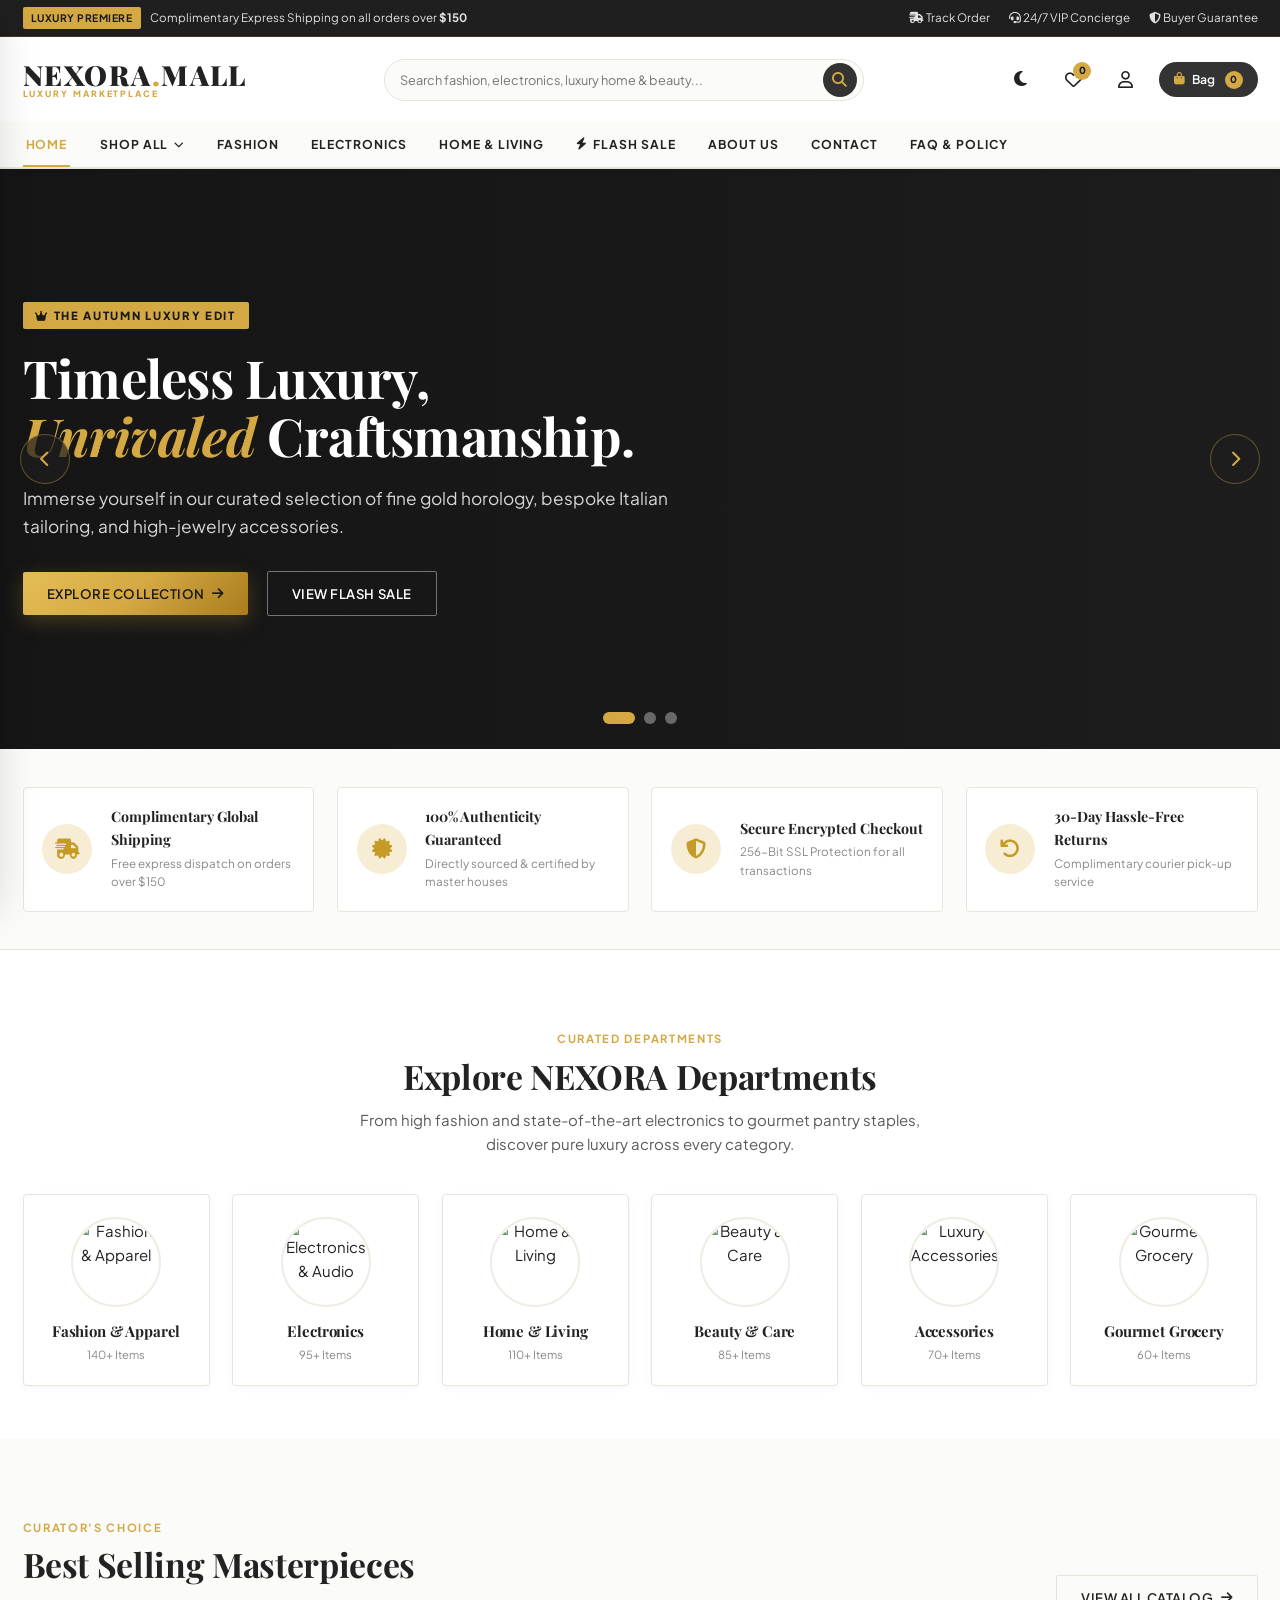
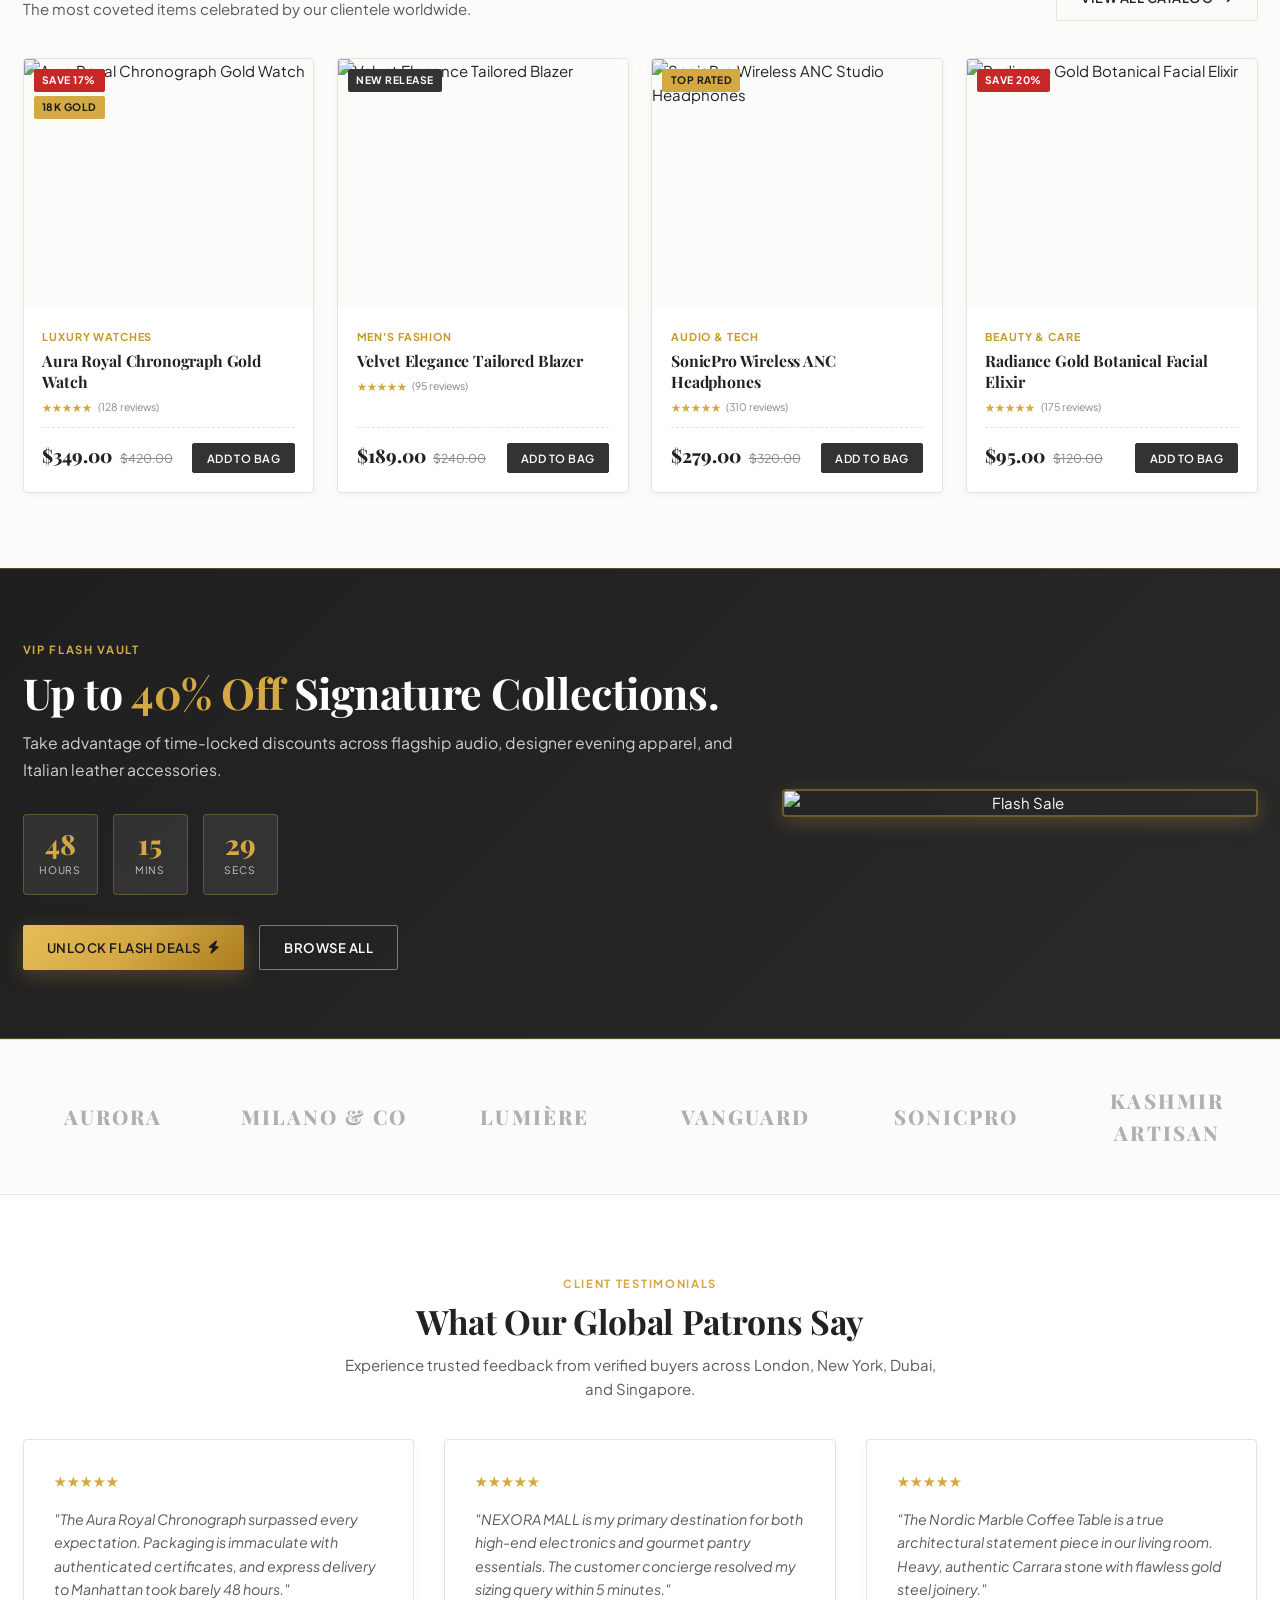
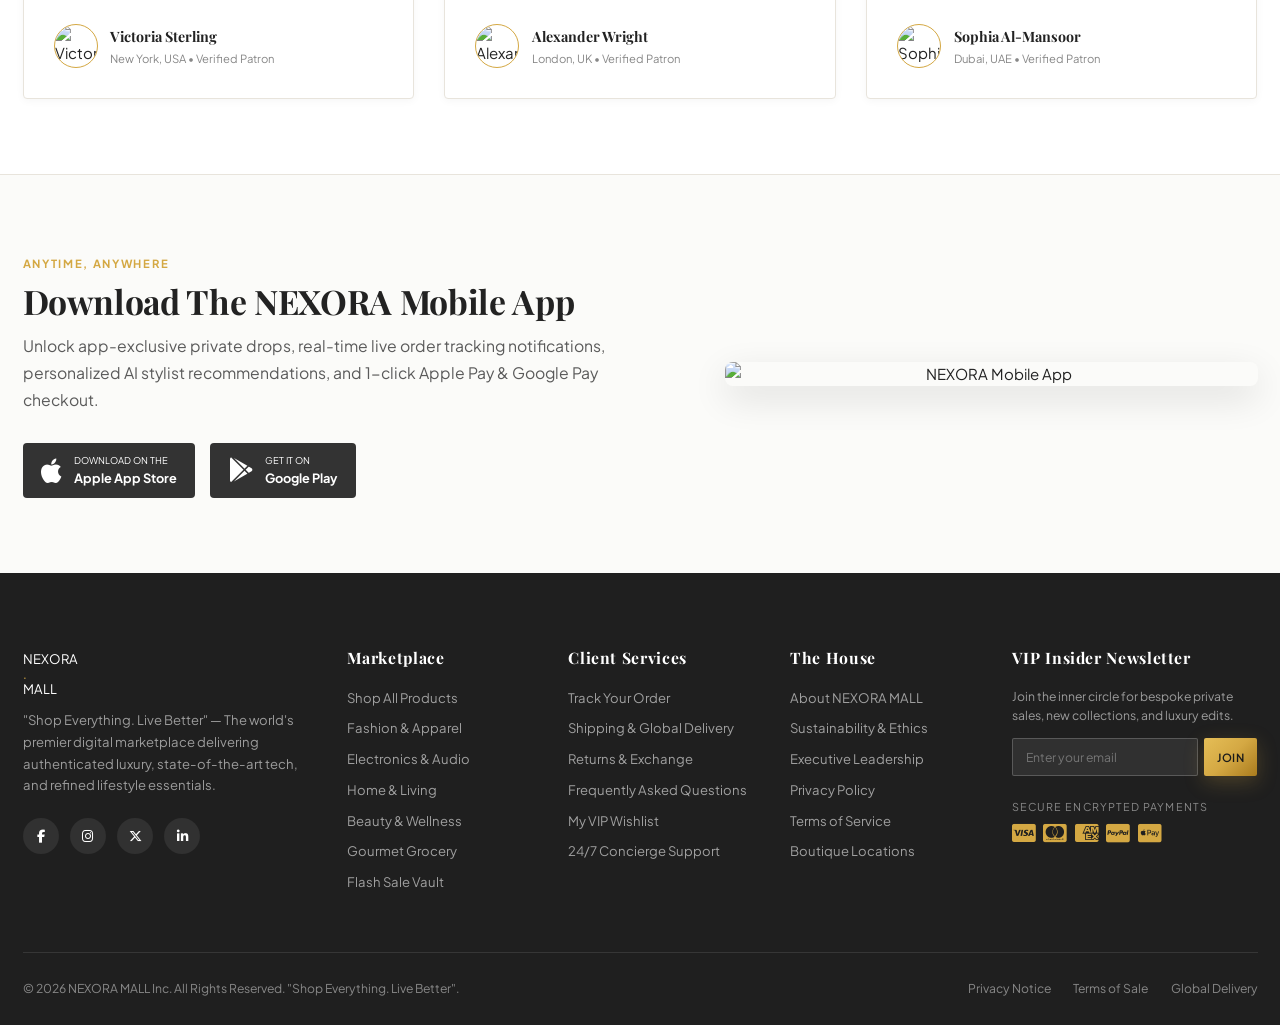
==== commit ee01d15e: "Sync index.html" ====
--- a/index.html
+++ b/index.html
@@ -50,7 +50,7 @@
 
       <!-- Brand Logo -->
       <a href="index.html" class="brand-logo" aria-label="NEXORA MALL Homepage">
-        NEXORA<span class="logo-accent">.</span>MALL
+        <span class="brand-title">NEXORA<span class="logo-accent">.</span>MALL</span>
         <span class="logo-tag">LUXURY MARKETPLACE</span>
       </a>
 
@@ -121,7 +121,7 @@
             <a href="shop.html?cat=home" class="nav-link">Home & Living</a>
           </li>
           <li class="nav-item">
-            <a href="shop.html?sale=true" class="nav-link" style="color: var(--color-gold);">
+            <a href="shop.html?sale=true" class="nav-link" style="color: var(--color-gold); font-weight: 700;">
               <i class="fas fa-bolt"></i> Flash Sale
             </a>
           </li>
--- a/css/style.css
+++ b/css/style.css
@@ -322,15 +322,25 @@
 
 /* Brand Logo */
 .brand-logo {
-  display: flex;
-  align-items: baseline;
-  gap: 0.25rem;
+  display: inline-flex;
+  flex-direction: column;
+  align-items: flex-start;
+  justify-content: center;
+  text-decoration: none;
+  white-space: nowrap;
+  flex-shrink: 0;
+}
+
+.brand-title {
   font-family: var(--font-heading);
   font-size: 1.85rem;
   font-weight: 900;
-  letter-spacing: 0.08em;
+  letter-spacing: 0.06em;
   color: var(--text-primary);
   text-transform: uppercase;
+  line-height: 1.05;
+  white-space: nowrap;
+  display: inline-block;
 }
 
 .brand-logo .logo-accent {
@@ -340,11 +350,15 @@
 
 .brand-logo .logo-tag {
   font-family: var(--font-body);
-  font-size: 0.6rem;
+  font-size: 0.58rem;
   font-weight: 700;
   letter-spacing: 0.2em;
-  color: var(--text-muted);
+  color: var(--text-gold);
+  text-transform: uppercase;
+  margin-top: 2px;
+  line-height: 1;
   display: block;
+  white-space: nowrap;
 }
 
 /* Search Bar in Header */
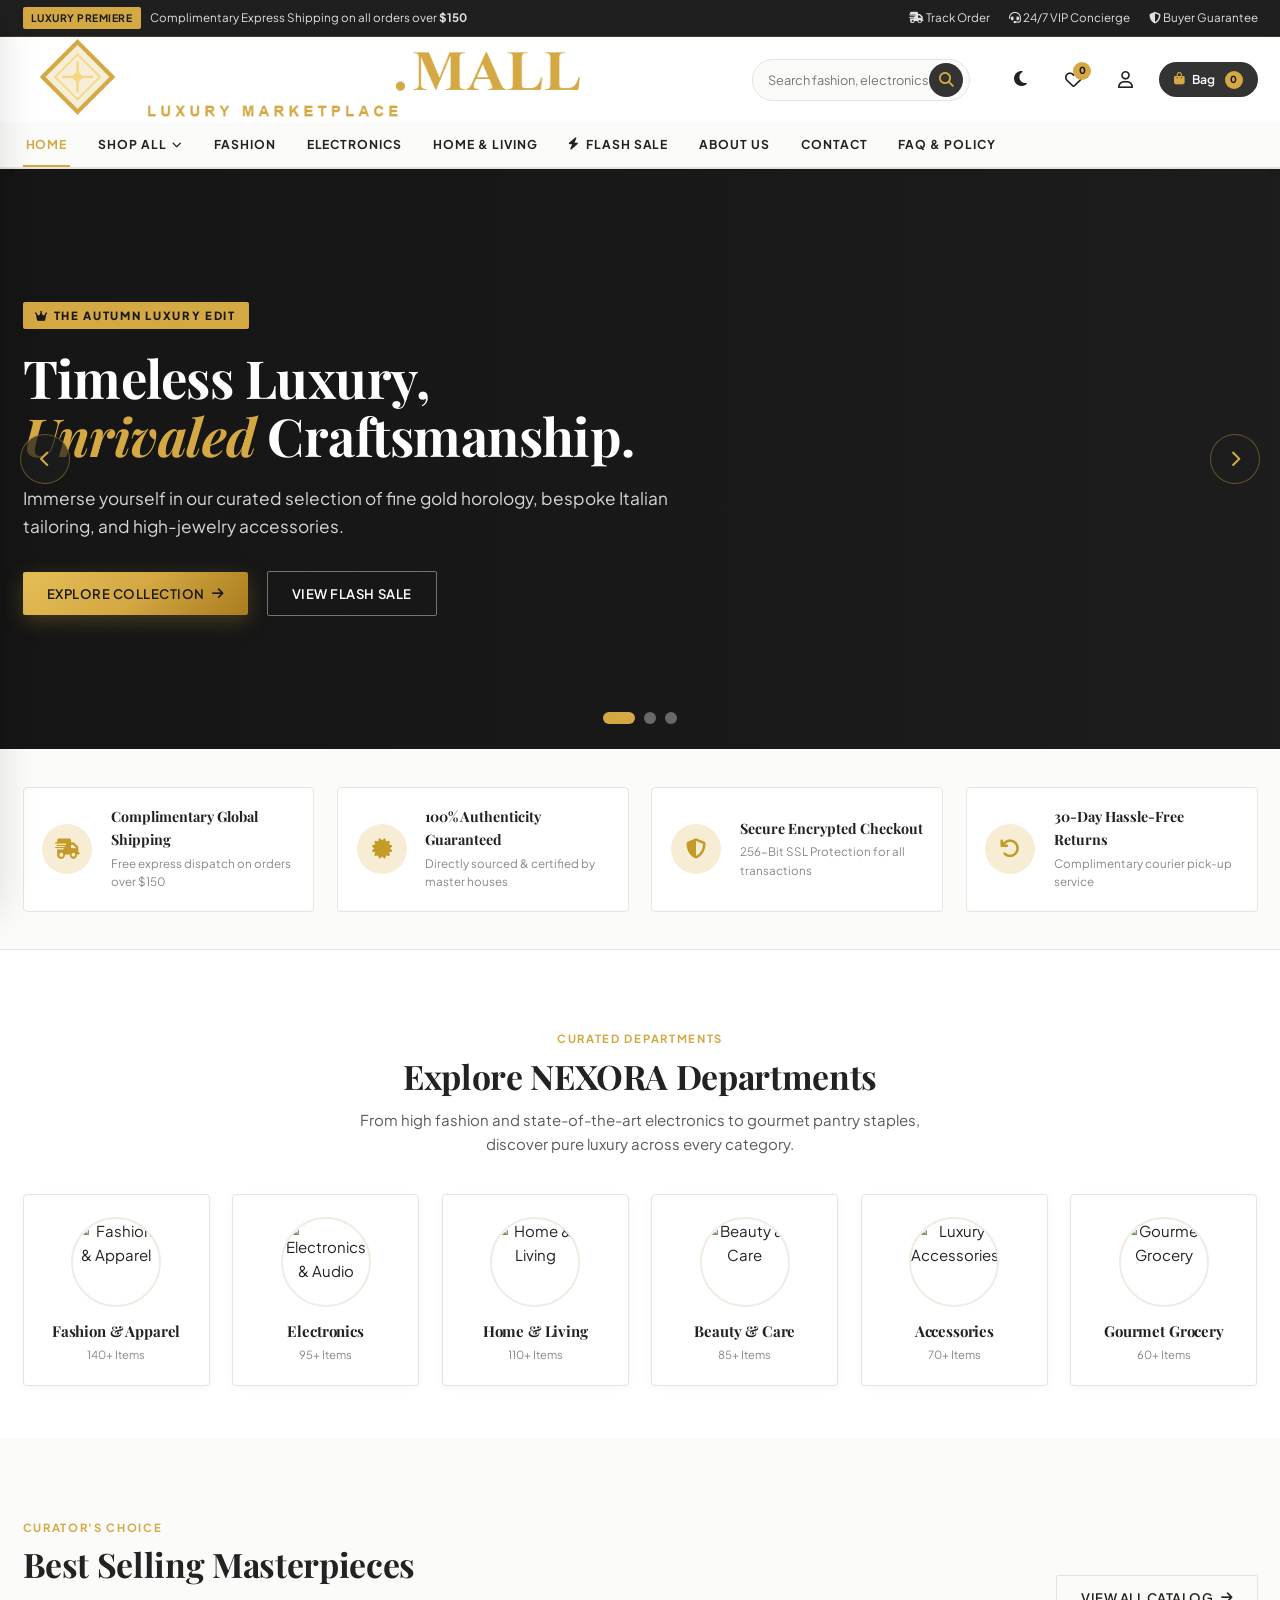
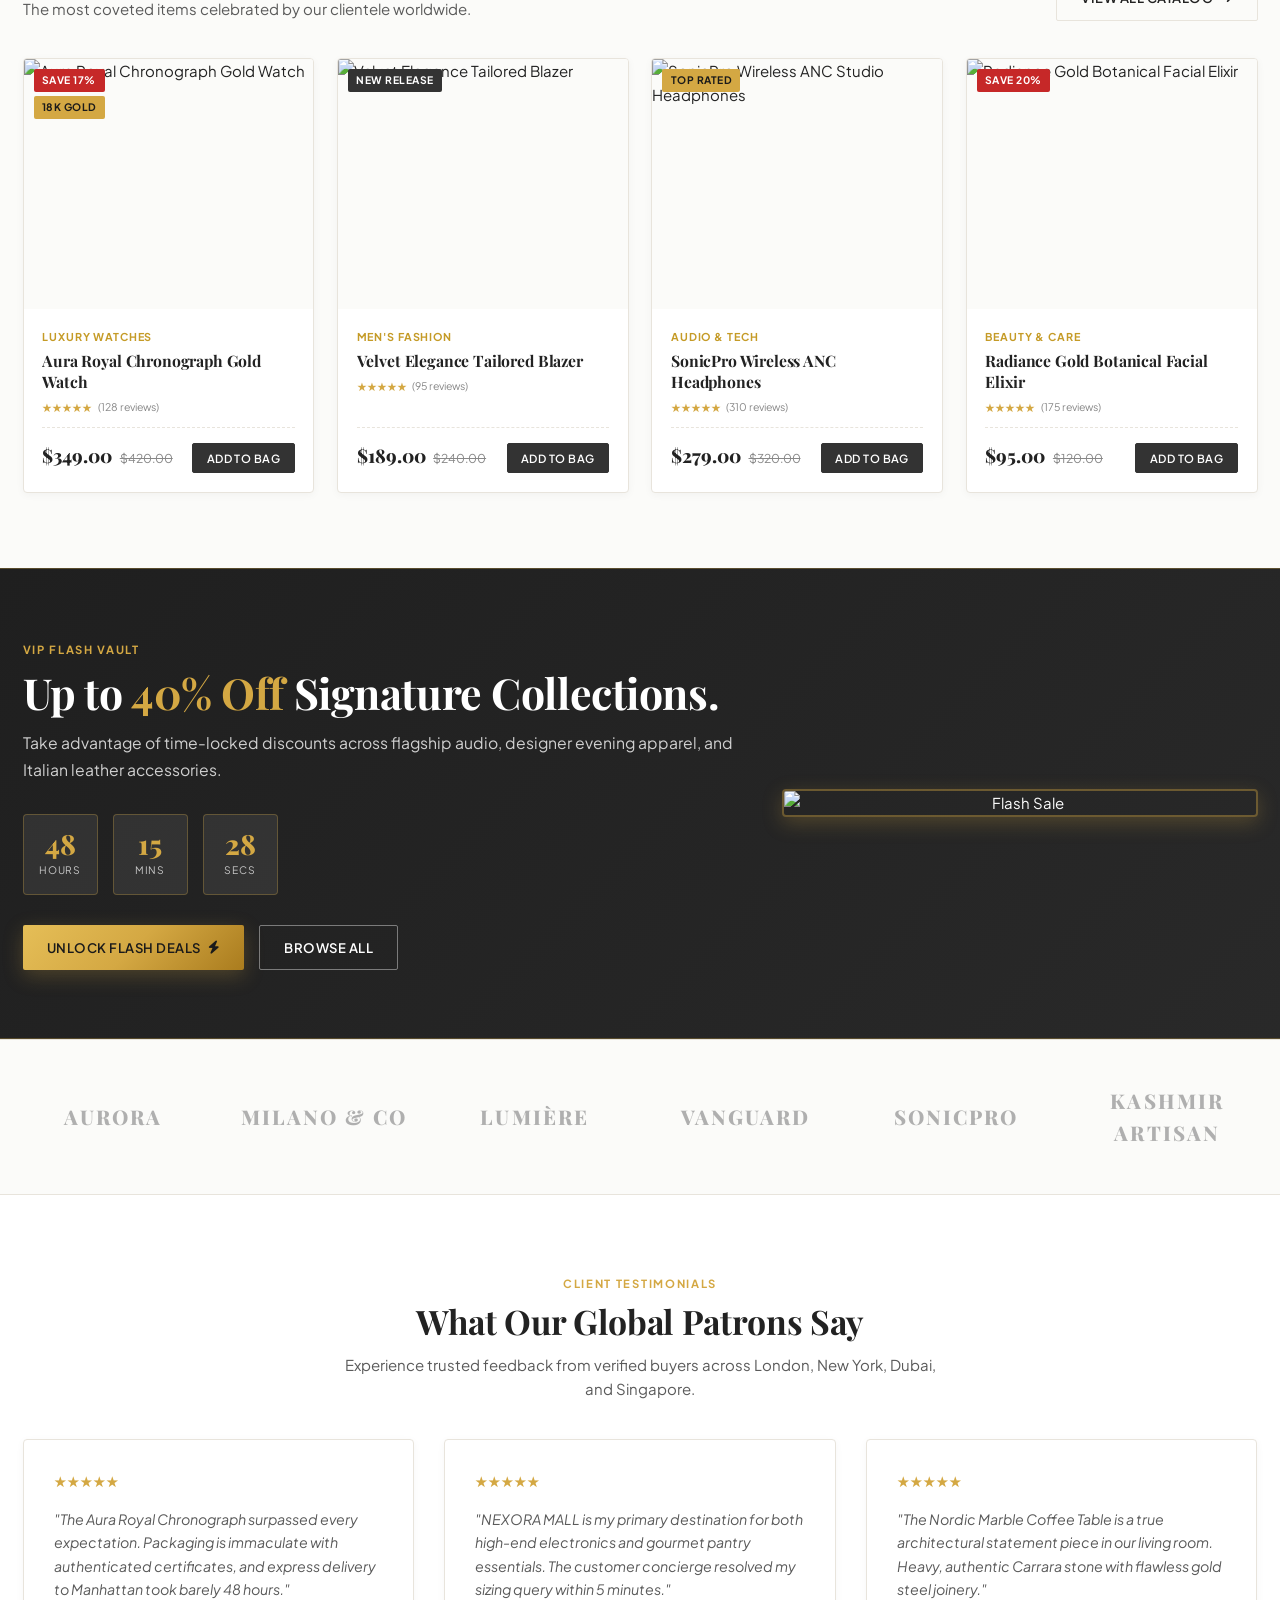
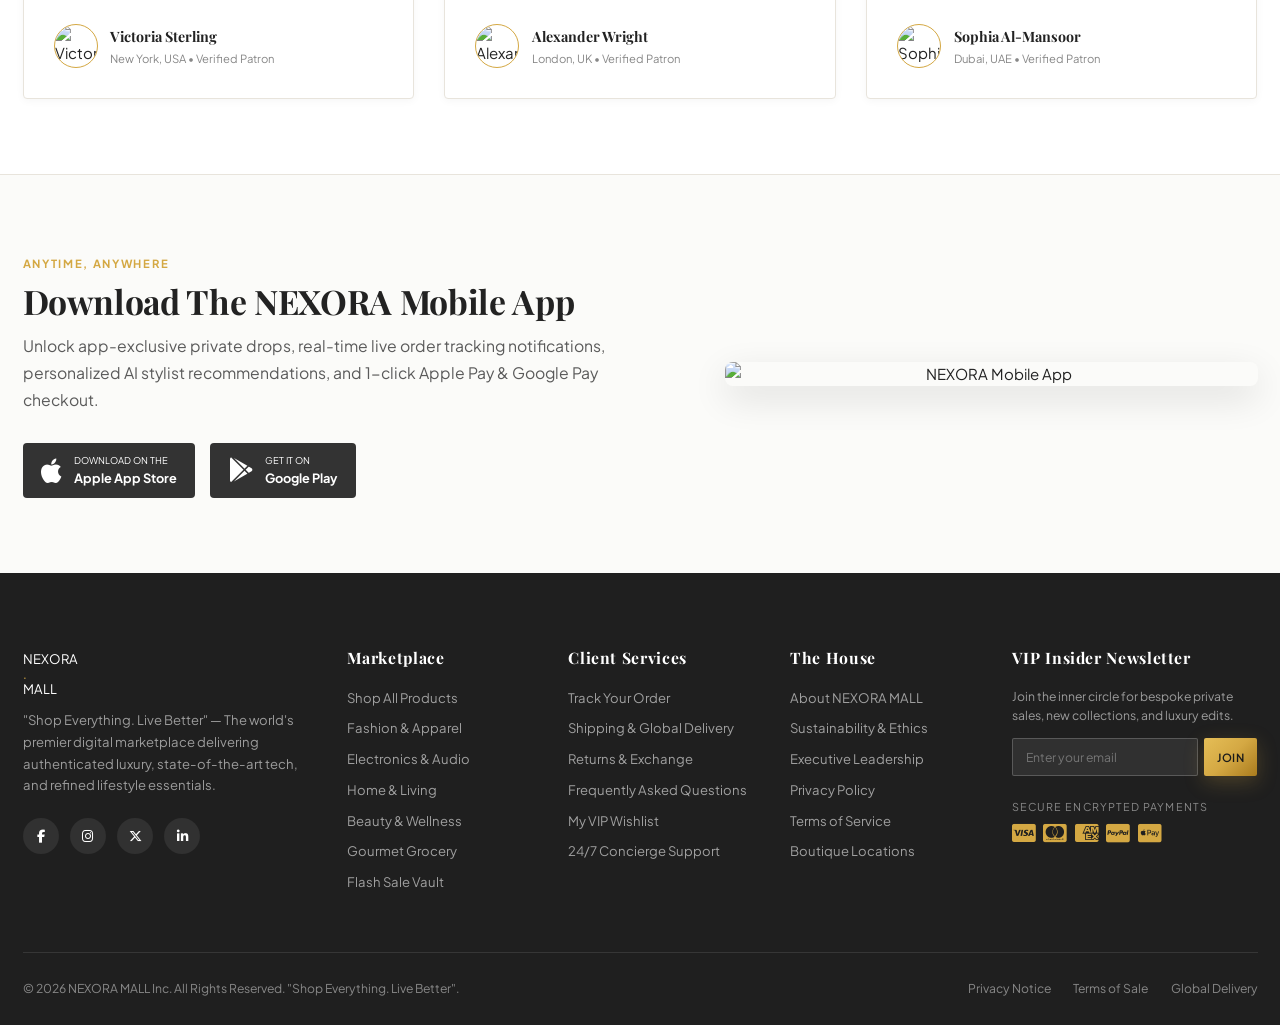
==== commit 36d42b1e: "Update index.html - Logo customization & mobile header fix" ====
--- a/index.html
+++ b/index.html
@@ -49,10 +49,11 @@
       </button>
 
       <!-- Brand Logo -->
-      <a href="index.html" class="brand-logo" aria-label="NEXORA MALL Homepage">
-        <span class="brand-title">NEXORA<span class="logo-accent">.</span>MALL</span>
-        <span class="logo-tag">LUXURY MARKETPLACE</span>
-      </a>
+      <div class="brand-logo-wrap">
+            <a href="index.html" class="brand-logo custom-logo-link" aria-label="NEXORA MALL Homepage">
+                <img src="assets/images/logo.png" alt="NEXORA MALL" class="custom-logo site-logo-img" />
+            </a>
+        </div>
 
       <!-- Search Bar -->
       <div class="header-search-wrap">
--- a/css/style.css
+++ b/css/style.css
@@ -2218,3 +2218,709 @@
   border-left-color: var(--color-gold) !important;
   padding-left: 1.55rem !important;
 }
+
+
+/* Dropdown Menu Perfect Styling */
+.nav-links-list {
+  display: flex !important;
+  align-items: center !important;
+  gap: 1.65rem !important;
+  list-style: none !important;
+  margin: 0 !important;
+  padding: 0 !important;
+}
+
+.nav-item {
+  position: relative !important;
+}
+
+.nav-link {
+  position: relative !important;
+  display: inline-flex !important;
+  align-items: center !important;
+  gap: 0.35rem !important;
+  padding: 0.85rem 0 !important;
+  font-size: 0.85rem !important;
+  font-weight: 600 !important;
+  color: var(--text-primary) !important;
+  text-transform: uppercase !important;
+  letter-spacing: 0.05em !important;
+  text-decoration: none !important;
+  transition: color 0.2s ease !important;
+}
+
+.nav-link::after {
+  content: '' !important;
+  position: absolute !important;
+  bottom: 0 !important;
+  left: 0 !important;
+  width: 0 !important;
+  height: 2.5px !important;
+  background-color: var(--color-gold) !important;
+  transition: width 0.25s ease !important;
+}
+
+.nav-link:hover::after,
+.nav-link.active::after {
+  width: 100% !important;
+}
+
+.nav-link:hover,
+.nav-link.active {
+  color: var(--color-gold) !important;
+}
+
+.dropdown-menu {
+  position: absolute !important;
+  top: 100% !important;
+  left: 0 !important;
+  min-width: 260px !important;
+  background-color: #ffffff !important;
+  border: 1px solid #e2e8f0 !important;
+  box-shadow: 0 10px 25px rgba(0, 0, 0, 0.08) !important;
+  border-radius: 6px !important;
+  padding: 0.6rem 0 !important;
+  opacity: 0 !important;
+  visibility: hidden !important;
+  transform: translateY(10px) !important;
+  transition: opacity 0.2s ease, transform 0.2s ease, visibility 0.2s ease !important;
+  z-index: 1000 !important;
+}
+
+.nav-item:hover .dropdown-menu {
+  opacity: 1 !important;
+  visibility: visible !important;
+  transform: translateY(0) !important;
+}
+
+.dropdown-item {
+  display: block !important;
+  padding: 0.65rem 1.35rem !important;
+  font-size: 0.875rem !important;
+  color: #334155 !important;
+  font-weight: 500 !important;
+  text-decoration: none !important;
+  transition: all 0.2s ease !important;
+}
+
+.dropdown-item:hover {
+  color: #d4a843 !important;
+  background-color: #f8fafc !important;
+  padding-left: 1.6rem !important;
+}
+
+
+/* ==========================================================================
+   MOBILE HEADER DEDICATED OPTIMIZATIONS (100% Fit, Zero Overflow)
+   ========================================================================== */
+@media (min-width: 992px) {
+  .mobile-menu-toggle {
+    display: none !important;
+  }
+}
+
+@media (max-width: 991px) {
+  .announcement-bar {
+    font-size: 0.72rem !important;
+    padding: 0.35rem 0 !important;
+  }
+  .announcement-inner {
+    justify-content: center !important;
+    text-align: center !important;
+  }
+  .announcement-links {
+    display: none !important;
+  }
+
+  .site-header {
+    width: 100% !important;
+    max-width: 100vw !important;
+    overflow-x: hidden !important;
+  }
+
+  .header-main {
+    height: 64px !important;
+    gap: 0.5rem !important;
+    padding: 0 0.75rem !important;
+    justify-content: space-between !important;
+    width: 100% !important;
+    box-sizing: border-box !important;
+  }
+
+  .mobile-menu-toggle {
+    display: inline-flex !important;
+    width: 36px !important;
+    height: 36px !important;
+    font-size: 1.15rem !important;
+    flex-shrink: 0 !important;
+    padding: 0 !important;
+    margin: 0 !important;
+    align-items: center !important;
+    justify-content: center !important;
+  }
+
+  .brand-logo {
+    margin: 0 !important;
+    flex-shrink: 1 !important;
+    max-width: calc(100% - 150px) !important;
+    overflow: hidden !important;
+  }
+
+  .brand-title {
+    font-size: 1.35rem !important;
+    letter-spacing: 0.03em !important;
+    line-height: 1.05 !important;
+    white-space: nowrap !important;
+  }
+
+  .brand-logo .logo-tag {
+    font-size: 0.5rem !important;
+    letter-spacing: 0.14em !important;
+    white-space: nowrap !important;
+  }
+
+  .header-actions {
+    display: flex !important;
+    align-items: center !important;
+    gap: 0.35rem !important;
+    flex-shrink: 0 !important;
+  }
+
+  .header-actions .action-btn {
+    width: 34px !important;
+    height: 34px !important;
+    font-size: 0.95rem !important;
+    padding: 0 !important;
+  }
+
+  .cart-header-cta {
+    padding: 0.4rem 0.65rem !important;
+    font-size: 0.75rem !important;
+    gap: 0.35rem !important;
+    border-radius: 50px !important;
+  }
+
+  .cart-header-cta span:not(.action-count-badge) {
+    display: none !important;
+  }
+
+  .nav-bar {
+    display: none !important;
+  }
+}
+
+@media (max-width: 480px) {
+  .header-main {
+    height: 58px !important;
+    padding: 0 0.5rem !important;
+    gap: 0.35rem !important;
+  }
+
+  .mobile-menu-toggle {
+    width: 32px !important;
+    height: 32px !important;
+    font-size: 1.05rem !important;
+  }
+
+  .brand-title {
+    font-size: 1.15rem !important;
+  }
+
+  .brand-logo .logo-tag {
+    font-size: 0.42rem !important;
+    letter-spacing: 0.1em !important;
+  }
+
+  .header-actions {
+    gap: 0.2rem !important;
+  }
+
+  .header-actions .action-btn {
+    width: 30px !important;
+    height: 30px !important;
+    font-size: 0.85rem !important;
+  }
+
+  .header-actions a[aria-label*="Wishlist"],
+  .header-actions a[aria-label*="Account"],
+  .header-actions a[title*="Wishlist"],
+  .header-actions a[title*="Account"] {
+    display: none !important;
+  }
+
+  .cart-header-cta {
+    padding: 0.35rem 0.55rem !important;
+  }
+}
+
+
+/* ==========================================================================
+   PERFECT MOBILE HEADER & ZERO-OVERFLOW SYSTEM
+   ========================================================================== */
+
+/* 1. Global Overflow Prevention */
+html, body {
+  overflow-x: hidden !important;
+  width: 100% !important;
+  max-width: 100vw !important;
+  position: relative !important;
+  margin: 0 !important;
+  padding: 0 !important;
+  box-sizing: border-box !important;
+}
+
+*, *::before, *::after {
+  box-sizing: border-box !important;
+}
+
+/* 2. Desktop/Mobile Header Toggle */
+@media (min-width: 992px) {
+  .mobile-menu-toggle {
+    display: none !important;
+  }
+}
+
+/* 3. Mobile & Tablet Header (< 992px) */
+@media (max-width: 991px) {
+  .announcement-bar {
+    width: 100% !important;
+    padding: 0.35rem 0.5rem !important;
+  }
+  .announcement-inner {
+    display: flex !important;
+    justify-content: center !important;
+    align-items: center !important;
+    text-align: center !important;
+    width: 100% !important;
+    padding: 0 !important;
+  }
+  .announcement-inner > div:first-child {
+    justify-content: center !important;
+    font-size: 0.72rem !important;
+    line-height: 1.3 !important;
+  }
+  .announcement-links {
+    display: none !important;
+  }
+
+  .site-header {
+    width: 100% !important;
+    max-width: 100vw !important;
+    overflow-x: hidden !important;
+  }
+
+  .header-main {
+    display: flex !important;
+    align-items: center !important;
+    justify-content: space-between !important;
+    height: 58px !important;
+    width: 100% !important;
+    max-width: 100% !important;
+    padding: 0 0.65rem !important;
+    margin: 0 !important;
+    gap: 0.35rem !important;
+    box-sizing: border-box !important;
+  }
+
+  .mobile-menu-toggle {
+    display: inline-flex !important;
+    align-items: center !important;
+    justify-content: center !important;
+    width: 36px !important;
+    height: 36px !important;
+    min-width: 36px !important;
+    font-size: 1.15rem !important;
+    background: transparent !important;
+    border: none !important;
+    color: var(--text-primary) !important;
+    cursor: pointer !important;
+    padding: 0 !important;
+    margin: 0 !important;
+    flex-shrink: 0 !important;
+  }
+
+  .brand-logo {
+    display: inline-flex !important;
+    flex-direction: column !important;
+    align-items: flex-start !important;
+    justify-content: center !important;
+    text-decoration: none !important;
+    margin: 0 !important;
+    padding: 0 !important;
+    flex: 1 1 auto !important;
+    max-width: calc(100% - 130px) !important;
+    overflow: hidden !important;
+  }
+
+  .brand-title {
+    font-family: var(--font-heading) !important;
+    font-size: 1.2rem !important;
+    font-weight: 900 !important;
+    letter-spacing: 0.02em !important;
+    line-height: 1.05 !important;
+    color: var(--text-primary) !important;
+    white-space: nowrap !important;
+    display: inline-block !important;
+  }
+
+  .brand-logo .logo-tag {
+    font-family: var(--font-body) !important;
+    font-size: 0.45rem !important;
+    font-weight: 700 !important;
+    letter-spacing: 0.12em !important;
+    color: var(--color-gold) !important;
+    margin-top: 1px !important;
+    line-height: 1 !important;
+    white-space: nowrap !important;
+    display: block !important;
+  }
+
+  .header-search-wrap {
+    display: none !important;
+  }
+
+  .header-actions {
+    display: flex !important;
+    align-items: center !important;
+    justify-content: flex-end !important;
+    gap: 0.3rem !important;
+    flex-shrink: 0 !important;
+    margin: 0 !important;
+  }
+
+  .header-actions .action-btn {
+    width: 32px !important;
+    height: 32px !important;
+    min-width: 32px !important;
+    font-size: 0.9rem !important;
+    padding: 0 !important;
+    display: inline-flex !important;
+    align-items: center !important;
+    justify-content: center !important;
+    background: transparent !important;
+    border-radius: 50% !important;
+  }
+
+  /* Wishlist & Account on mobile header */
+  .header-actions a[href*="wishlist"],
+  .header-actions a[href*="account"],
+  .header-actions a[title*="Wishlist"],
+  .header-actions a[title*="Account"],
+  .header-actions a[aria-label*="Wishlist"],
+  .header-actions a[aria-label*="Account"] {
+    display: none !important;
+  }
+
+  .cart-header-cta {
+    display: inline-flex !important;
+    align-items: center !important;
+    justify-content: center !important;
+    gap: 0.3rem !important;
+    background-color: var(--color-charcoal) !important;
+    color: #ffffff !important;
+    padding: 0.35rem 0.6rem !important;
+    border-radius: 50px !important;
+    font-size: 0.75rem !important;
+    font-weight: 700 !important;
+    text-decoration: none !important;
+    flex-shrink: 0 !important;
+  }
+
+  .cart-header-cta span:not(.action-count-badge) {
+    display: none !important;
+  }
+
+  .cart-header-cta .action-count-badge {
+    position: static !important;
+    width: 17px !important;
+    height: 17px !important;
+    font-size: 0.62rem !important;
+    background-color: var(--color-gold) !important;
+    color: #1a1a1a !important;
+    border-radius: 50% !important;
+    display: inline-flex !important;
+    align-items: center !important;
+    justify-content: center !important;
+    margin-left: 2px !important;
+  }
+
+  .nav-bar {
+    display: none !important;
+  }
+}
+
+/* 4. Extra Small Mobile Phones (< 380px) */
+@media (max-width: 380px) {
+  .header-main {
+    height: 52px !important;
+    padding: 0 0.4rem !important;
+    gap: 0.2rem !important;
+  }
+
+  .mobile-menu-toggle {
+    width: 30px !important;
+    height: 30px !important;
+    min-width: 30px !important;
+    font-size: 1rem !important;
+  }
+
+  .brand-logo {
+    max-width: calc(100% - 105px) !important;
+  }
+
+  .brand-title {
+    font-size: 1.05rem !important;
+  }
+
+  .brand-logo .logo-tag {
+    font-size: 0.4rem !important;
+  }
+
+  .header-actions .action-btn {
+    width: 28px !important;
+    height: 28px !important;
+    min-width: 28px !important;
+    font-size: 0.8rem !important;
+  }
+
+  .cart-header-cta {
+    padding: 0.3rem 0.45rem !important;
+  }
+}
+
+
+/* ==========================================================================
+   PERFECT MOBILE HEADER & ZERO-OVERFLOW SYSTEM
+   ========================================================================== */
+
+/* 1. Global Overflow Prevention */
+html, body {
+  overflow-x: hidden !important;
+  width: 100% !important;
+  max-width: 100vw !important;
+  position: relative !important;
+  margin: 0 !important;
+  padding: 0 !important;
+  box-sizing: border-box !important;
+}
+
+*, *::before, *::after {
+  box-sizing: border-box !important;
+}
+
+/* 2. Desktop/Mobile Header Toggle */
+@media (min-width: 992px) {
+  .mobile-menu-toggle {
+    display: none !important;
+  }
+}
+
+/* 3. Mobile & Tablet Header (< 992px) */
+@media (max-width: 991px) {
+  .announcement-bar {
+    width: 100% !important;
+    padding: 0.35rem 0.5rem !important;
+  }
+  .announcement-inner {
+    display: flex !important;
+    justify-content: center !important;
+    align-items: center !important;
+    text-align: center !important;
+    width: 100% !important;
+    padding: 0 !important;
+  }
+  .announcement-inner > div:first-child {
+    justify-content: center !important;
+    font-size: 0.72rem !important;
+    line-height: 1.3 !important;
+  }
+  .announcement-links {
+    display: none !important;
+  }
+
+  .site-header {
+    width: 100% !important;
+    max-width: 100vw !important;
+    overflow-x: hidden !important;
+  }
+
+  .header-main {
+    display: flex !important;
+    align-items: center !important;
+    justify-content: space-between !important;
+    height: 58px !important;
+    width: 100% !important;
+    max-width: 100% !important;
+    padding: 0 0.65rem !important;
+    margin: 0 !important;
+    gap: 0.35rem !important;
+    box-sizing: border-box !important;
+  }
+
+  .mobile-menu-toggle {
+    display: inline-flex !important;
+    align-items: center !important;
+    justify-content: center !important;
+    width: 36px !important;
+    height: 36px !important;
+    min-width: 36px !important;
+    font-size: 1.15rem !important;
+    background: transparent !important;
+    border: none !important;
+    color: var(--text-primary) !important;
+    cursor: pointer !important;
+    padding: 0 !important;
+    margin: 0 !important;
+    flex-shrink: 0 !important;
+  }
+
+  .brand-logo {
+    display: inline-flex !important;
+    flex-direction: column !important;
+    align-items: flex-start !important;
+    justify-content: center !important;
+    text-decoration: none !important;
+    margin: 0 !important;
+    padding: 0 !important;
+    flex: 0 1 auto !important;
+    max-width: 170px !important;
+    overflow: hidden !important;
+  }
+
+  .brand-title {
+    font-family: var(--font-heading) !important;
+    font-size: 1.05rem !important;
+    font-weight: 900 !important;
+    letter-spacing: 0.02em !important;
+    line-height: 1.02 !important;
+    color: var(--text-primary) !important;
+    white-space: nowrap !important;
+    display: inline-block !important;
+  }
+
+  .brand-logo .logo-tag {
+    font-family: var(--font-body) !important;
+    font-size: 0.38rem !important;
+    font-weight: 700 !important;
+    letter-spacing: 0.12em !important;
+    color: var(--color-gold) !important;
+    margin-top: 1px !important;
+    line-height: 1 !important;
+    white-space: nowrap !important;
+    display: block !important;
+  }
+
+  .header-search-wrap {
+    display: none !important;
+  }
+
+  .header-actions {
+    display: flex !important;
+    align-items: center !important;
+    justify-content: flex-end !important;
+    gap: 0.25rem !important;
+    flex-shrink: 0 !important;
+    margin: 0 !important;
+  }
+
+  .header-actions .action-btn {
+    width: 30px !important;
+    height: 30px !important;
+    min-width: 30px !important;
+    font-size: 0.85rem !important;
+    padding: 0 !important;
+    display: inline-flex !important;
+    align-items: center !important;
+    justify-content: center !important;
+    background: transparent !important;
+    border-radius: 50% !important;
+  }
+
+  /* Wishlist & Account on mobile header */
+  .header-actions a[href*="wishlist"],
+  .header-actions a[href*="account"],
+  .header-actions a[title*="Wishlist"],
+  .header-actions a[title*="Account"],
+  .header-actions a[aria-label*="Wishlist"],
+  .header-actions a[aria-label*="Account"] {
+    display: none !important;
+  }
+
+  .cart-header-cta {
+    display: inline-flex !important;
+    align-items: center !important;
+    justify-content: center !important;
+    gap: 0.25rem !important;
+    background-color: var(--color-charcoal) !important;
+    color: #ffffff !important;
+    padding: 0.3rem 0.55rem !important;
+    border-radius: 50px !important;
+    font-size: 0.72rem !important;
+    font-weight: 700 !important;
+    text-decoration: none !important;
+    flex-shrink: 0 !important;
+  }
+
+  .cart-header-cta span:not(.action-count-badge) {
+    display: none !important;
+  }
+
+  .cart-header-cta .action-count-badge {
+    position: static !important;
+    width: 16px !important;
+    height: 16px !important;
+    font-size: 0.6rem !important;
+    background-color: var(--color-gold) !important;
+    color: #1a1a1a !important;
+    border-radius: 50% !important;
+    display: inline-flex !important;
+    align-items: center !important;
+    justify-content: center !important;
+    margin-left: 2px !important;
+  }
+
+  .nav-bar {
+    display: none !important;
+  }
+}
+
+/* 4. Extra Small Mobile Phones (< 480px / 360px) */
+@media (max-width: 480px) {
+  .header-main {
+    height: 54px !important;
+    padding: 0 0.5rem !important;
+    gap: 0.2rem !important;
+  }
+
+  .mobile-menu-toggle {
+    width: 30px !important;
+    height: 30px !important;
+    min-width: 30px !important;
+    font-size: 1rem !important;
+  }
+
+  .brand-logo {
+    max-width: 140px !important;
+  }
+
+  .brand-title {
+    font-size: 0.92rem !important;
+    letter-spacing: 0.01em !important;
+  }
+
+  .brand-logo .logo-tag {
+    font-size: 0.34rem !important;
+    letter-spacing: 0.09em !important;
+  }
+
+  .header-actions .action-btn {
+    width: 28px !important;
+    height: 28px !important;
+    min-width: 28px !important;
+    font-size: 0.8rem !important;
+  }
+
+  .cart-header-cta {
+    padding: 0.28rem 0.45rem !important;
+  }
+}
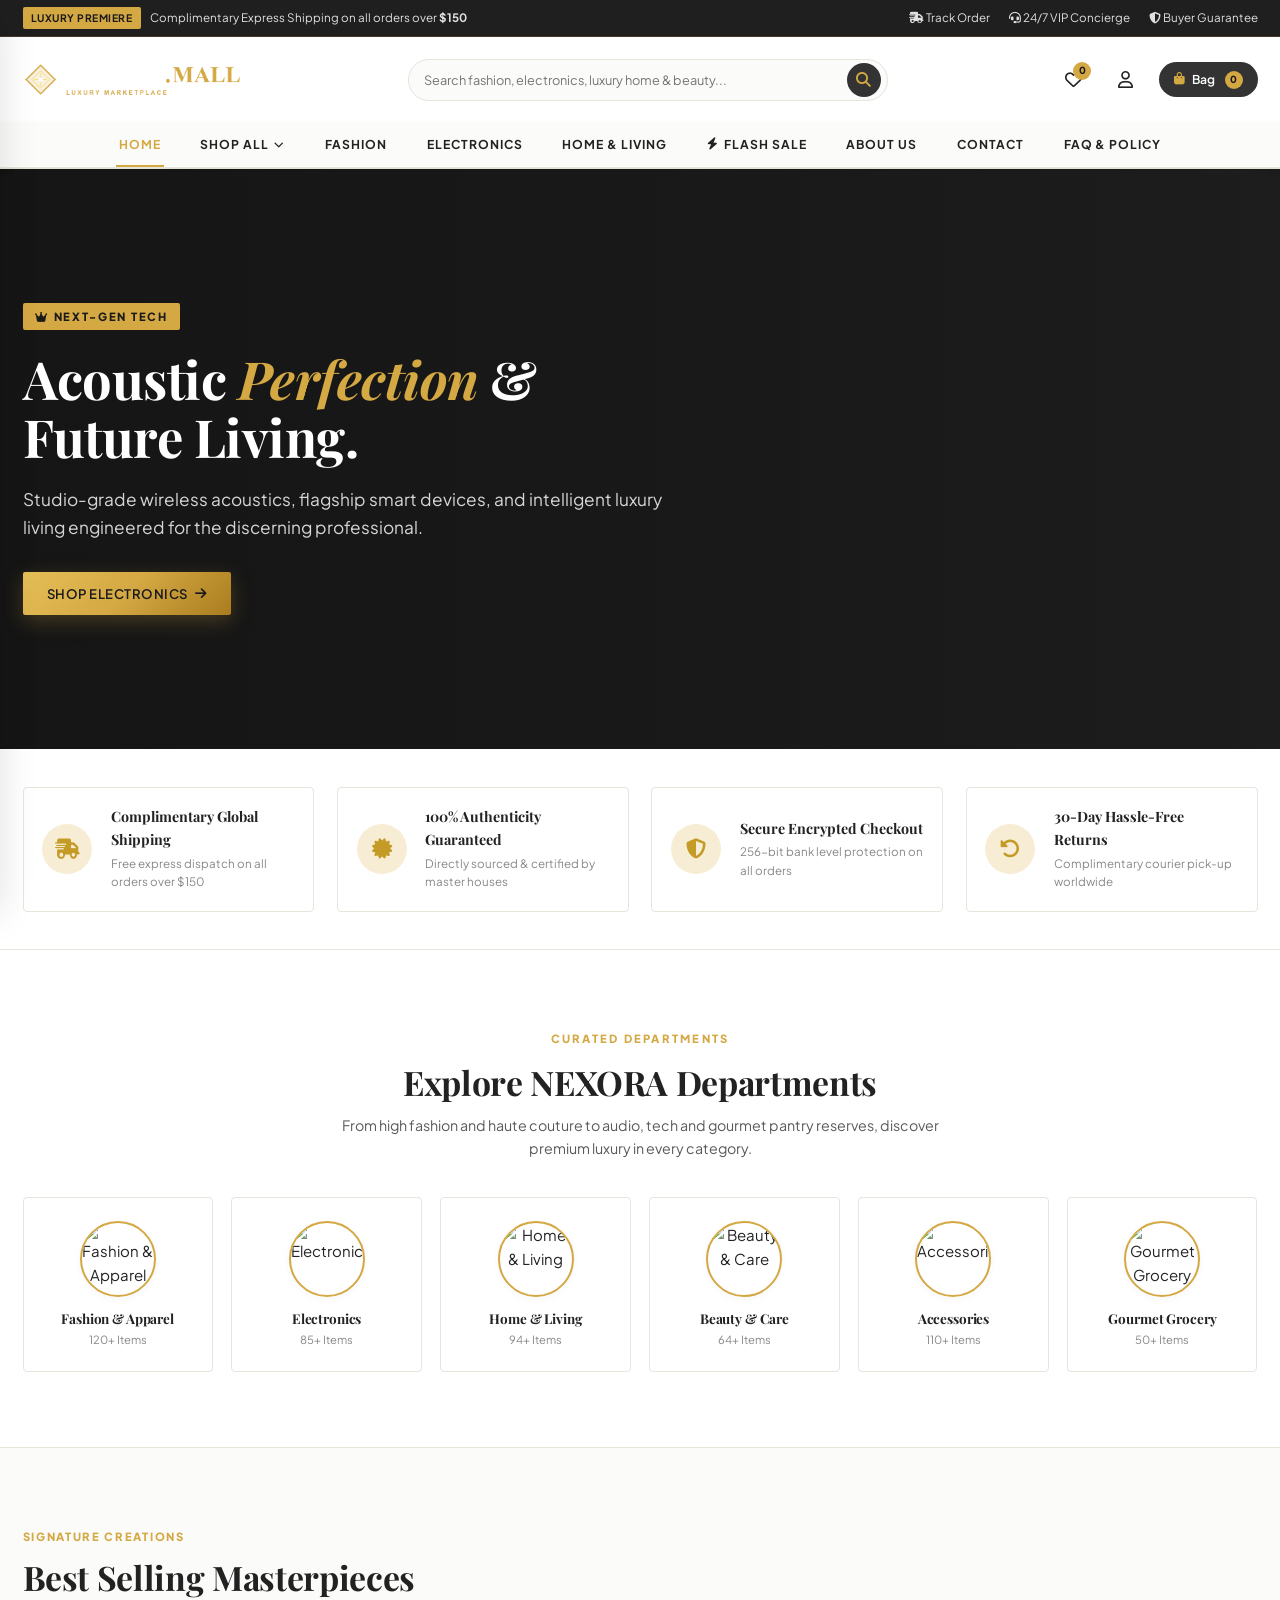
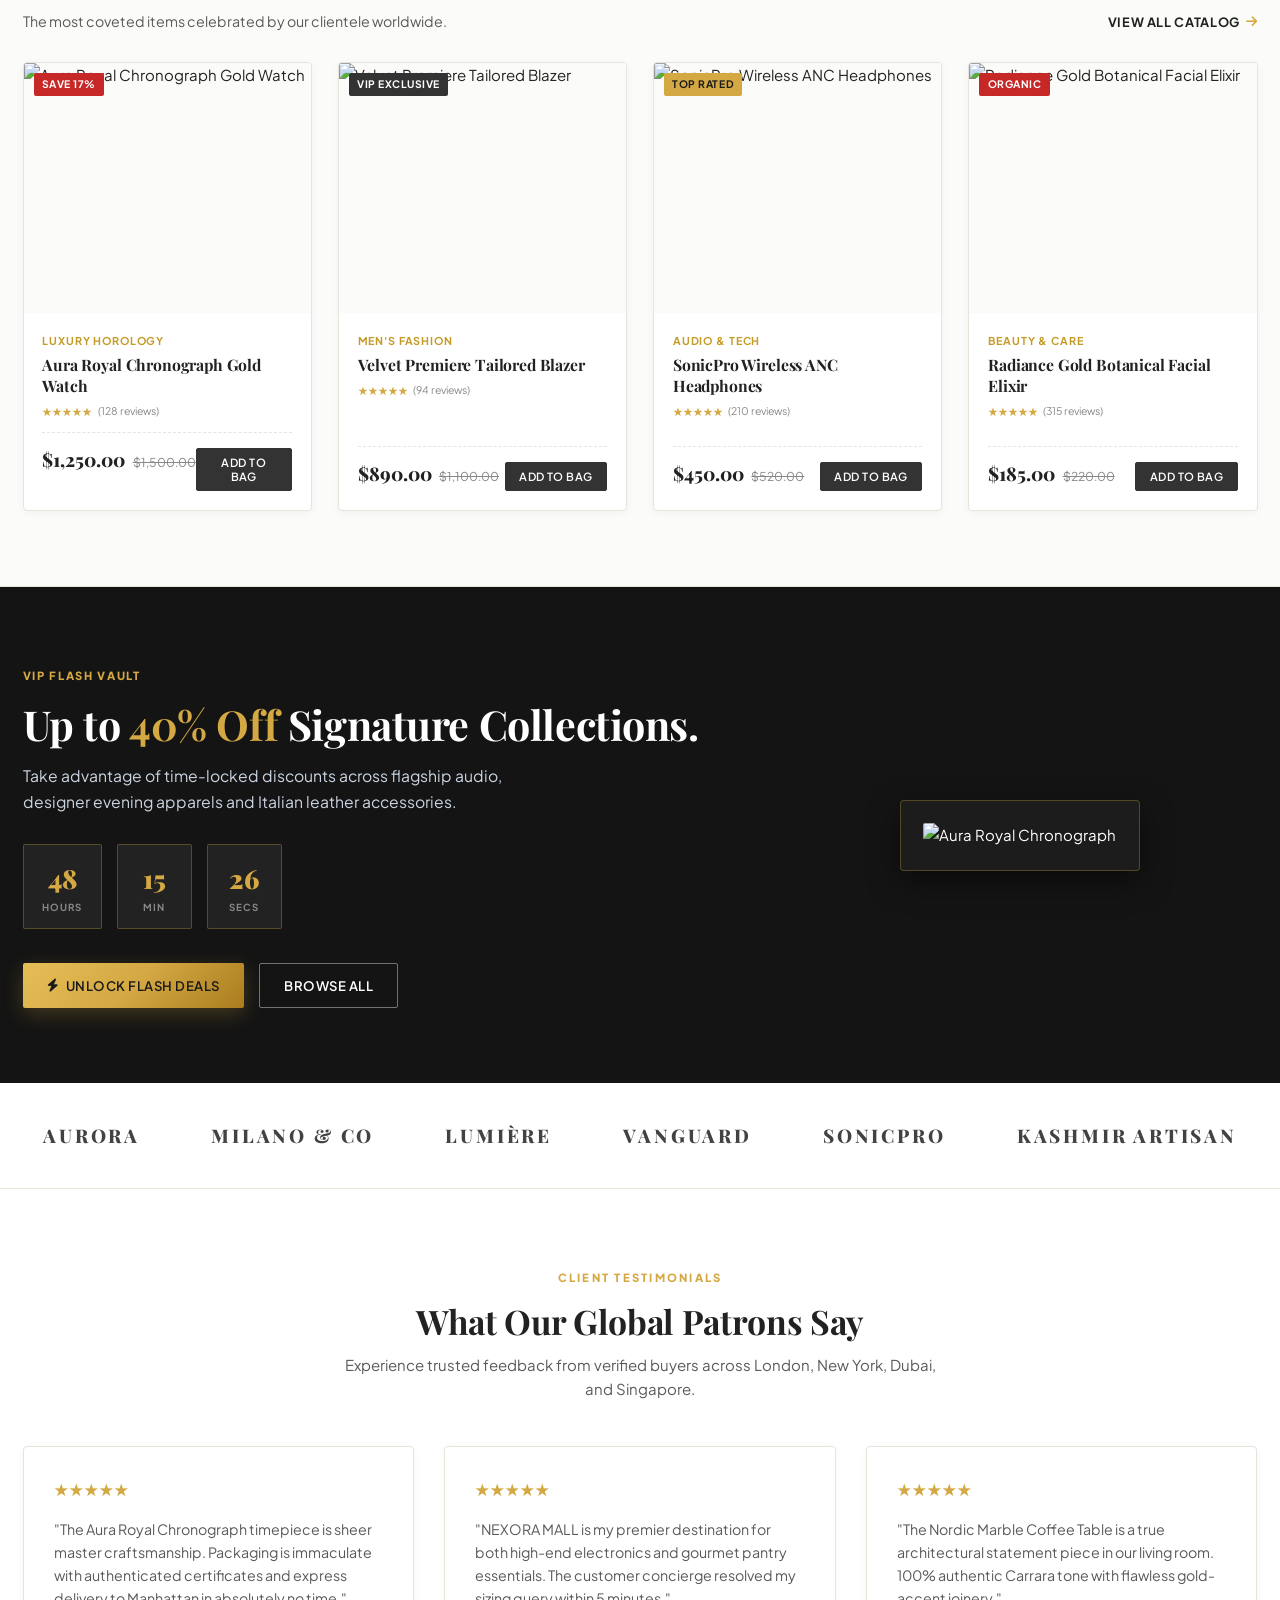
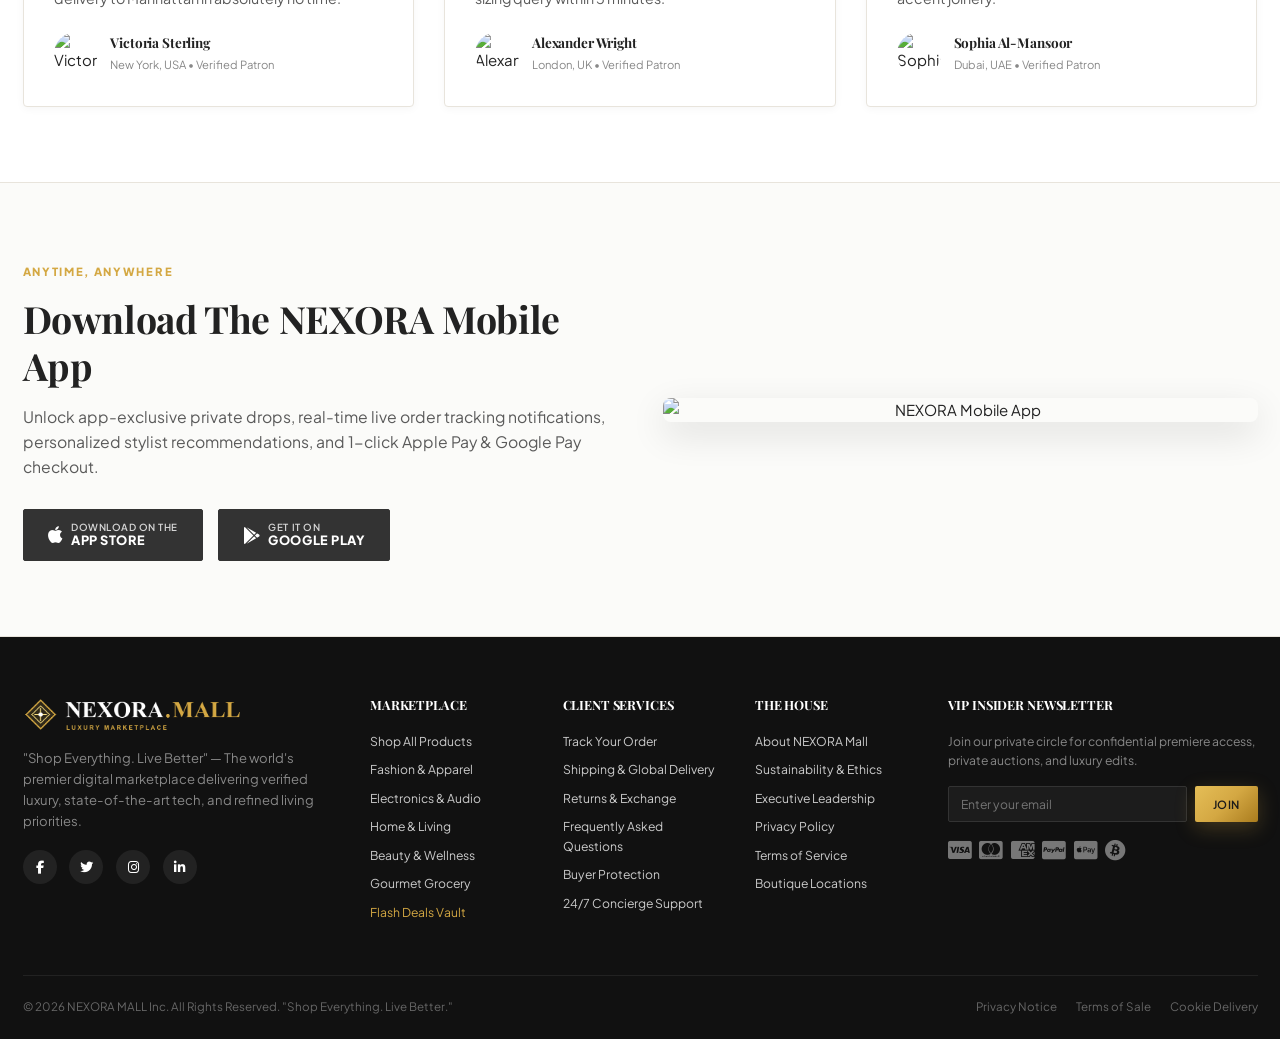
==== commit 35eb273c: "Remove dark mode toggle in index.html" ====
--- a/index.html
+++ b/index.html
@@ -1,5 +1,5 @@
 <!DOCTYPE html>
-<html lang="en">
+<html lang="en" >
 <head>
   <meta charset="UTF-8">
   <meta name="viewport" content="width=device-width, initial-scale=1.0">
@@ -14,7 +14,7 @@
   <!-- Google Fonts: Playfair Display & Plus Jakarta Sans -->
   <link rel="preconnect" href="https://fonts.googleapis.com">
   <link rel="preconnect" href="https://fonts.gstatic.com" crossorigin>
-  <link href="https://fonts.googleapis.com/css2?family=Playfair+Display:ital,wght@0,400;0,600;0,700;0,800;0,900;1,400;1,600;1,700&family=Plus+Jakarta+Sans:wght@300;400;500;600;700;800&display=swap" rel="stylesheet">
+  <link href="https://fonts.googleapis.com/css2?family=Playfair+Display:ital,wght@0,400;0,600;0,700;0,800;0,900;1,400;1,600;1,700&family=Plus+Jakarta+Sans:wght@300;400;500;600;700;800&family=Cinzel:wght@700;900&family=Montserrat:wght@400;600;700;800&display=swap" rel="stylesheet">
 
   <!-- Font Awesome 6 CDN for Icons -->
   <link rel="stylesheet" href="https://cdnjs.cloudflare.com/ajax/libs/font-awesome/6.5.1/css/all.min.css">
@@ -44,21 +44,21 @@
   <header class="site-header" id="main-header">
     <div class="container header-main">
       <!-- Mobile Hamburger Toggle -->
-      <button class="action-btn mobile-menu-toggle" aria-label="Open Navigation Menu">
+      <button class="action-btn mobile-menu-toggle" onclick="toggleMobileNavDrawer()" aria-label="Open Navigation Menu">
         <i class="fas fa-bars"></i>
       </button>
 
       <!-- Brand Logo -->
       <div class="brand-logo-wrap">
-            <a href="index.html" class="brand-logo custom-logo-link" aria-label="NEXORA MALL Homepage">
-                <img src="assets/images/logo.png" alt="NEXORA MALL" class="custom-logo site-logo-img" />
-            </a>
-        </div>
+        <a href="index.html" class="brand-logo custom-logo-link" aria-label="NEXORA MALL Homepage">
+          <img src="assets/images/logo.png" alt="NEXORA MALL" class="custom-logo site-logo-img" />
+        </a>
+      </div>
 
       <!-- Search Bar -->
       <div class="header-search-wrap">
-        <form class="header-search-box" onsubmit="event.preventDefault(); searchStore(this.querySelector('input').value);">
-          <input type="text" class="header-search-input" placeholder="Search fashion, electronics, luxury home & beauty...">
+        <form class="header-search-box" action="shop.html" method="get">
+          <input type="text" class="header-search-input" name="s" placeholder="Search fashion, electronics, luxury home & beauty...">
           <button type="submit" class="header-search-btn" aria-label="Search Store">
             <i class="fas fa-magnifying-glass"></i>
           </button>
@@ -67,11 +67,6 @@
 
       <!-- Utilities (Theme Toggle, Wishlist, Account, Cart) -->
       <div class="header-actions">
-        <!-- Theme Switcher -->
-        <button class="action-btn theme-toggle-btn" aria-label="Toggle Dark/Light Mode" title="Toggle Mode">
-          <i class="fas fa-moon"></i>
-        </button>
-
         <!-- Wishlist -->
         <a href="account-tracking.html#wishlist" class="action-btn" aria-label="Wishlist" title="Your Wishlist">
           <i class="far fa-heart"></i>
@@ -96,13 +91,9 @@
     <nav class="nav-bar" aria-label="Main Store Navigation">
       <div class="container">
         <ul class="nav-links-list">
+          <li class="nav-item"><a href="index.html" class="nav-link active">Home</a></li>
           <li class="nav-item">
-            <a href="index.html" class="nav-link active">Home</a>
-          </li>
-          <li class="nav-item">
-            <a href="shop.html" class="nav-link ">
-              Shop All <i class="fas fa-chevron-down" style="font-size: 0.65rem;"></i>
-            </a>
+            <a href="shop.html" class="nav-link">Shop All <i class="fas fa-chevron-down" style="font-size: 0.65rem;"></i></a>
             <div class="dropdown-menu">
               <a href="shop.html?cat=fashion" class="dropdown-item">Fashion & Apparel</a>
               <a href="shop.html?cat=electronics" class="dropdown-item">Electronics & Audio</a>
@@ -112,150 +103,84 @@
               <a href="shop.html?cat=grocery" class="dropdown-item">Gourmet Grocery & Essentials</a>
             </div>
           </li>
-          <li class="nav-item">
-            <a href="shop.html?cat=fashion" class="nav-link">Fashion</a>
-          </li>
-          <li class="nav-item">
-            <a href="shop.html?cat=electronics" class="nav-link">Electronics</a>
-          </li>
-          <li class="nav-item">
-            <a href="shop.html?cat=home" class="nav-link">Home & Living</a>
-          </li>
-          <li class="nav-item">
-            <a href="shop.html?sale=true" class="nav-link" style="color: var(--color-gold); font-weight: 700;">
-              <i class="fas fa-bolt"></i> Flash Sale
-            </a>
-          </li>
-          <li class="nav-item">
-            <a href="about.html" class="nav-link ">About Us</a>
-          </li>
-          <li class="nav-item">
-            <a href="contact.html" class="nav-link ">Contact</a>
-          </li>
-          <li class="nav-item">
-            <a href="faq-policy.html" class="nav-link ">FAQ & Policy</a>
-          </li>
+          <li class="nav-item"><a href="shop.html?cat=fashion" class="nav-link">Fashion</a></li>
+          <li class="nav-item"><a href="shop.html?cat=electronics" class="nav-link">Electronics</a></li>
+          <li class="nav-item"><a href="shop.html?cat=home" class="nav-link">Home & Living</a></li>
+          <li class="nav-item"><a href="shop.html?sale=true" class="nav-link" style="color: var(--color-gold); font-weight: 700;"><i class="fas fa-bolt"></i> Flash Sale</a></li>
+          <li class="nav-item"><a href="about.html" class="nav-link">About Us</a></li>
+          <li class="nav-item"><a href="contact.html" class="nav-link">Contact</a></li>
+          <li class="nav-item"><a href="faq-policy.html" class="nav-link">FAQ & Policy</a></li>
         </ul>
       </div>
     </nav>
   </header>
 
-  <!-- MOBILE OFF-CANVAS DRAWER -->
-  <div class="mobile-nav-overlay"></div>
+  <!-- MOBILE DRAWER -->
+  <div class="mobile-nav-overlay" onclick="toggleMobileNavDrawer()"></div>
   <div class="mobile-nav-drawer">
     <div style="display: flex; justify-content: space-between; align-items: center; border-bottom: 1px solid var(--border-color); padding-bottom: 1rem;">
-      <a href="index.html" class="brand-logo" style="font-size: 1.4rem;">NEXORA<span class="logo-accent">.</span>MALL</a>
-      <button class="mobile-drawer-close action-btn" aria-label="Close Menu"><i class="fas fa-xmark"></i></button>
+      <div class="brand-logo-wrap">
+        <a href="index.html" class="brand-logo custom-logo-link">
+          <img src="assets/images/logo.png" alt="NEXORA MALL" class="custom-logo site-logo-img" style="max-height: 28px;" />
+        </a>
+      </div>
+      <button class="mobile-drawer-close action-btn" onclick="toggleMobileNavDrawer()"><i class="fas fa-xmark"></i></button>
     </div>
     <div style="margin: 1.25rem 0;">
-      <form onsubmit="event.preventDefault(); searchStore(this.querySelector('input').value);">
-        <input type="text" placeholder="Search catalog..." style="width: 100%; padding: 0.65rem 1rem; border: 1px solid var(--border-color); border-radius: var(--radius-xs); background: var(--bg-secondary); color: var(--text-primary);">
-      </form>
+      <input type="search" placeholder="Search catalog..." style="width: 100%; padding: 0.65rem 1rem; border: 1px solid var(--border-color); border-radius: var(--radius-xs); background: var(--bg-secondary); color: var(--text-primary);">
     </div>
-    <ul style="display: flex; flex-direction: column; gap: 0.85rem; font-weight: 600; font-size: 0.95rem;">
+    <ul style="display: flex; flex-direction: column; gap: 0.85rem; font-weight: 600; font-size: 0.95rem; list-style: none; padding: 0;">
       <li><a href="index.html" class="dropdown-item"><i class="fas fa-house" style="margin-right:8px; color:var(--color-gold);"></i> Home</a></li>
       <li><a href="shop.html" class="dropdown-item"><i class="fas fa-store" style="margin-right:8px; color:var(--color-gold);"></i> Shop All Catalog</a></li>
       <li><a href="shop.html?cat=fashion" class="dropdown-item"><i class="fas fa-shirt" style="margin-right:8px; color:var(--color-gold);"></i> Fashion & Apparel</a></li>
       <li><a href="shop.html?cat=electronics" class="dropdown-item"><i class="fas fa-laptop" style="margin-right:8px; color:var(--color-gold);"></i> Electronics & Audio</a></li>
       <li><a href="shop.html?cat=home" class="dropdown-item"><i class="fas fa-couch" style="margin-right:8px; color:var(--color-gold);"></i> Home & Living</a></li>
-      <li><a href="shop.html?cat=beauty" class="dropdown-item"><i class="fas fa-wand-magic-sparkles" style="margin-right:8px; color:var(--color-gold);"></i> Beauty & Personal Care</a></li>
+      <li><a href="shop.html?cat=beauty" class="dropdown-item"><i class="fas fa-wand-magic-sparkles" style="margin-right:8px; color:var(--color-gold);"></i> Beauty & Care</a></li>
+      <li><a href="shop.html?cat=accessories" class="dropdown-item"><i class="fas fa-clock" style="margin-right:8px; color:var(--color-gold);"></i> Watches & Accessories</a></li>
       <li><a href="shop.html?cat=grocery" class="dropdown-item"><i class="fas fa-basket-shopping" style="margin-right:8px; color:var(--color-gold);"></i> Gourmet Grocery</a></li>
       <li><a href="shop.html?sale=true" class="dropdown-item" style="color:var(--color-gold);"><i class="fas fa-bolt" style="margin-right:8px;"></i> Flash Sale</a></li>
-      <li><a href="about.html" class="dropdown-item"><i class="fas fa-gem" style="margin-right:8px; color:var(--color-gold);"></i> About Nexora</a></li>
-      <li><a href="account-tracking.html" class="dropdown-item"><i class="fas fa-user" style="margin-right:8px; color:var(--color-gold);"></i> My Account / Orders</a></li>
-      <li><a href="contact.html" class="dropdown-item"><i class="fas fa-headset" style="margin-right:8px; color:var(--color-gold);"></i> 24/7 VIP Concierge</a></li>
+      <li><a href="about.html" class="dropdown-item"><i class="fas fa-gem" style="margin-right:8px; color:var(--color-gold);"></i> About Us</a></li>
+      <li><a href="contact.html" class="dropdown-item"><i class="fas fa-headset" style="margin-right:8px; color:var(--color-gold);"></i> Contact</a></li>
+      <li><a href="faq-policy.html" class="dropdown-item"><i class="fas fa-shield-halved" style="margin-right:8px; color:var(--color-gold);"></i> FAQ & Policy</a></li>
     </ul>
-    <div style="margin-top: auto; padding-top: 1.25rem; border-top: 1px solid var(--border-color); font-size: 0.8rem; color: var(--text-muted);">
-      <div>Helpline: +1 (800) 555-NEXORA</div>
-      <div style="margin-top: 4px;">Shop Everything. Live Better.</div>
-    </div>
   </div>
 
-
-
-  <main>
+  <main id="primary" class="site-main">
+
     <!-- 1. HERO SLIDER CAROUSEL -->
-    <section class="hero-slider-section" aria-label="Featured Collections Carousel">
+    <section class="hero-slider-section">
       <div class="hero-slider-wrap">
-        <!-- Slide 1 -->
-        <div class="hero-slide active" style="background-image: url('https://images.unsplash.com/photo-1522335789203-aabd1fc54bc9?auto=format&fit=crop&w=1800&q=80');">
+        <div class="hero-slide active" style="background-image: url('https://images.unsplash.com/photo-1505740420928-5e560c06d30e?auto=format&fit=crop&w=1800&q=85');">
           <div class="hero-slide-overlay"></div>
           <div class="container" style="height: 100%; display: flex; align-items: center;">
             <div class="hero-slide-content reveal-on-scroll">
-              <span class="hero-tag"><i class="fas fa-crown"></i> The Autumn Luxury Edit</span>
-              <h1 class="hero-title">Timeless Luxury, <span>Unrivaled</span> Craftsmanship.</h1>
-              <p class="hero-desc">
-                Immerse yourself in our curated selection of fine gold horology, bespoke Italian tailoring, and high-jewelry accessories.
-              </p>
-              <div class="hero-cta-row">
-                <a href="shop.html?cat=accessories" class="btn btn-gold">
-                  Explore Collection <i class="fas fa-arrow-right"></i>
-                </a>
-                <a href="shop.html?sale=true" class="btn btn-outline" style="color: #fff; border-color: rgba(255,255,255,0.4);">
-                  View Flash Sale
-                </a>
-              </div>
-            </div>
-          </div>
-        </div>
-
-        <!-- Slide 2 -->
-        <div class="hero-slide" style="background-image: url('https://images.unsplash.com/photo-1550009158-9ebf69173e03?auto=format&fit=crop&w=1800&q=80');">
-          <div class="hero-slide-overlay"></div>
-          <div class="container" style="height: 100%; display: flex; align-items: center;">
-            <div class="hero-slide-content">
-              <span class="hero-tag"><i class="fas fa-microchip"></i> Next-Gen Tech</span>
-              <h2 class="hero-title">Acoustic <span>Perfection</span> & Future Living.</h2>
+              <span class="hero-tag"><i class="fas fa-crown"></i> NEXT-GEN TECH</span>
+              <h1 class="hero-title">Acoustic <span>Perfection</span> & Future Living.</h1>
               <p class="hero-desc">
                 Studio-grade wireless acoustics, flagship smart devices, and intelligent luxury living engineered for the discerning professional.
               </p>
               <div class="hero-cta-row">
                 <a href="shop.html?cat=electronics" class="btn btn-gold">
-                  Shop Electronics <i class="fas fa-arrow-right"></i>
+                  SHOP ELECTRONICS <i class="fas fa-arrow-right"></i>
                 </a>
               </div>
             </div>
           </div>
         </div>
-
-        <!-- Slide 3 -->
-        <div class="hero-slide" style="background-image: url('https://images.unsplash.com/photo-1618221195710-dd6b41faaea6?auto=format&fit=crop&w=1800&q=80');">
-          <div class="hero-slide-overlay"></div>
-          <div class="container" style="height: 100%; display: flex; align-items: center;">
-            <div class="hero-slide-content">
-              <span class="hero-tag"><i class="fas fa-couch"></i> Interior Architecture</span>
-              <h2 class="hero-title">Curated Spaces, <span>Refined</span> Living.</h2>
-              <p class="hero-desc">
-                Transform your sanctuaries with handcrafted Italian leather lounges, Carrara marble tables, and sculptural illumination.
-              </p>
-              <div class="hero-cta-row">
-                <a href="shop.html?cat=home" class="btn btn-gold">
-                  Discover Home & Living <i class="fas fa-arrow-right"></i>
-                </a>
-              </div>
-            </div>
-          </div>
-        </div>
-
-        <!-- Controls -->
-        <button class="slider-arrow slider-prev" aria-label="Previous Slide"><i class="fas fa-chevron-left"></i></button>
-        <button class="slider-arrow slider-next" aria-label="Next Slide"><i class="fas fa-chevron-right"></i></button>
-        <div class="slider-dots-container"></div>
-      </div>
-    </section>
-
-    <!-- 2. VALUE PROPOSITION STRIP -->
-    <section class="value-props-section">
+      </div>
+    </section>
+
+    <!-- 2. VALUE PROPOSITION 4-CARD STRIP -->
+    <section class="value-props-section" style="background: var(--bg-card); border-bottom: 1px solid var(--border-color);">
       <div class="container">
         <div class="value-props-grid">
           <div class="value-card reveal-on-scroll delay-1">
             <div class="value-icon-box"><i class="fas fa-truck-fast"></i></div>
             <div>
               <div class="value-title">Complimentary Global Shipping</div>
-              <div class="value-subtitle">Free express dispatch on orders over $150</div>
-            </div>
-          </div>
-
+              <div class="value-subtitle">Free express dispatch on all orders over $150</div>
+            </div>
+          </div>
           <div class="value-card reveal-on-scroll delay-2">
             <div class="value-icon-box"><i class="fas fa-certificate"></i></div>
             <div>
@@ -263,508 +188,434 @@
               <div class="value-subtitle">Directly sourced & certified by master houses</div>
             </div>
           </div>
-
           <div class="value-card reveal-on-scroll delay-3">
             <div class="value-icon-box"><i class="fas fa-shield-halved"></i></div>
             <div>
               <div class="value-title">Secure Encrypted Checkout</div>
-              <div class="value-subtitle">256-Bit SSL Protection for all transactions</div>
-            </div>
-          </div>
-
+              <div class="value-subtitle">256-bit bank level protection on all orders</div>
+            </div>
+          </div>
           <div class="value-card reveal-on-scroll delay-4">
-            <div class="value-icon-box"><i class="fas fa-arrow-rotate-left"></i></div>
+            <div class="value-icon-box"><i class="fas fa-rotate-left"></i></div>
             <div>
               <div class="value-title">30-Day Hassle-Free Returns</div>
-              <div class="value-subtitle">Complimentary courier pick-up service</div>
-            </div>
-          </div>
-        </div>
-      </div>
-    </section>
-
-    <!-- 3. SHOP BY CATEGORY SECTION -->
-    <section class="categories-section">
-      <div class="container">
-        <div style="text-align: center; margin-bottom: 2.5rem;">
-          <span class="section-tag">Curated Departments</span>
-          <h2 class="section-title">Explore NEXORA Departments</h2>
-          <p class="section-subtitle" style="margin: 0 auto;">
-            From high fashion and state-of-the-art electronics to gourmet pantry staples, discover pure luxury across every category.
+              <div class="value-subtitle">Complimentary courier pick-up worldwide</div>
+            </div>
+          </div>
+        </div>
+      </div>
+    </section>
+
+    <!-- 3. CURATED DEPARTMENTS / EXPLORE NEXORA DEPARTMENTS -->
+    <section class="section-padding" style="background-color: var(--bg-primary); text-align: center;">
+      <div class="container">
+        <div class="section-header reveal-on-scroll" style="margin-bottom: 2.5rem;">
+          <span class="section-tag" style="color: var(--color-gold); font-size: 0.75rem; font-weight: 800; letter-spacing: 0.2em; text-transform: uppercase;">CURATED DEPARTMENTS</span>
+          <h2 class="section-title" style="font-size: 2.25rem; font-family: var(--font-heading); margin-top: 0.4rem;">Explore NEXORA Departments</h2>
+          <p class="section-desc" style="max-width: 650px; margin: 0.5rem auto 0; font-size: 0.95rem; color: var(--text-secondary);">
+            From high fashion and haute couture to audio, tech and gourmet pantry reserves, discover premium luxury in every category.
           </p>
         </div>
 
-        <div class="categories-grid">
-          <a href="shop.html?cat=fashion" class="category-card reveal-on-scroll delay-1">
-            <div class="category-img-box">
-              <img src="https://images.unsplash.com/photo-1515372039744-b8f02a3ae446?auto=format&fit=crop&w=300&q=80" alt="Fashion & Apparel" class="category-img">
-            </div>
-            <h3 class="category-name">Fashion & Apparel</h3>
-            <span class="category-count">140+ Items</span>
+        <div style="display: grid; grid-template-columns: repeat(auto-fit, minmax(160px, 1fr)); gap: 1.25rem;">
+          <a href="shop.html?cat=fashion" class="category-pill-card reveal-on-scroll delay-1" style="background: var(--bg-card); border: 1px solid var(--border-color); border-radius: var(--radius-sm); padding: 1.5rem 1rem; text-decoration: none; display: flex; flex-direction: column; align-items: center; transition: var(--transition);">
+            <div style="width: 76px; height: 76px; border-radius: 50%; overflow: hidden; margin-bottom: 0.85rem; border: 2px solid var(--color-gold); box-shadow: var(--shadow-sm);">
+              <img src="https://images.unsplash.com/photo-1490481651871-ab68de25d43d?auto=format&fit=crop&w=300&q=80" alt="Fashion & Apparel" style="width: 100%; height: 100%; object-fit: cover;">
+            </div>
+            <h4 style="font-size: 0.9rem; font-family: var(--font-heading); color: var(--text-primary); margin: 0;">Fashion & Apparel</h4>
+            <span style="font-size: 0.75rem; color: var(--text-muted); margin-top: 4px;">120+ Items</span>
           </a>
 
-          <a href="shop.html?cat=electronics" class="category-card reveal-on-scroll delay-2">
-            <div class="category-img-box">
-              <img src="https://images.unsplash.com/photo-1505740420928-5e560c06d30e?auto=format&fit=crop&w=300&q=80" alt="Electronics & Audio" class="category-img">
-            </div>
-            <h3 class="category-name">Electronics</h3>
-            <span class="category-count">95+ Items</span>
+          <a href="shop.html?cat=electronics" class="category-pill-card reveal-on-scroll delay-2" style="background: var(--bg-card); border: 1px solid var(--border-color); border-radius: var(--radius-sm); padding: 1.5rem 1rem; text-decoration: none; display: flex; flex-direction: column; align-items: center; transition: var(--transition);">
+            <div style="width: 76px; height: 76px; border-radius: 50%; overflow: hidden; margin-bottom: 0.85rem; border: 2px solid var(--color-gold); box-shadow: var(--shadow-sm);">
+              <img src="https://images.unsplash.com/photo-1505740420928-5e560c06d30e?auto=format&fit=crop&w=300&q=80" alt="Electronics" style="width: 100%; height: 100%; object-fit: cover;">
+            </div>
+            <h4 style="font-size: 0.9rem; font-family: var(--font-heading); color: var(--text-primary); margin: 0;">Electronics</h4>
+            <span style="font-size: 0.75rem; color: var(--text-muted); margin-top: 4px;">85+ Items</span>
           </a>
 
-          <a href="shop.html?cat=home" class="category-card reveal-on-scroll delay-3">
-            <div class="category-img-box">
-              <img src="https://images.unsplash.com/photo-1533090161767-e6ffed986b88?auto=format&fit=crop&w=300&q=80" alt="Home & Living" class="category-img">
-            </div>
-            <h3 class="category-name">Home & Living</h3>
-            <span class="category-count">110+ Items</span>
+          <a href="shop.html?cat=home" class="category-pill-card reveal-on-scroll delay-3" style="background: var(--bg-card); border: 1px solid var(--border-color); border-radius: var(--radius-sm); padding: 1.5rem 1rem; text-decoration: none; display: flex; flex-direction: column; align-items: center; transition: var(--transition);">
+            <div style="width: 76px; height: 76px; border-radius: 50%; overflow: hidden; margin-bottom: 0.85rem; border: 2px solid var(--color-gold); box-shadow: var(--shadow-sm);">
+              <img src="https://images.unsplash.com/photo-1616486338812-3dadae4b4ace?auto=format&fit=crop&w=300&q=80" alt="Home & Living" style="width: 100%; height: 100%; object-fit: cover;">
+            </div>
+            <h4 style="font-size: 0.9rem; font-family: var(--font-heading); color: var(--text-primary); margin: 0;">Home & Living</h4>
+            <span style="font-size: 0.75rem; color: var(--text-muted); margin-top: 4px;">94+ Items</span>
           </a>
 
-          <a href="shop.html?cat=beauty" class="category-card reveal-on-scroll delay-4">
-            <div class="category-img-box">
-              <img src="https://images.unsplash.com/photo-1608248597359-0a67cf5e4c6c?auto=format&fit=crop&w=300&q=80" alt="Beauty & Care" class="category-img">
-            </div>
-            <h3 class="category-name">Beauty & Care</h3>
-            <span class="category-count">85+ Items</span>
+          <a href="shop.html?cat=beauty" class="category-pill-card reveal-on-scroll delay-4" style="background: var(--bg-card); border: 1px solid var(--border-color); border-radius: var(--radius-sm); padding: 1.5rem 1rem; text-decoration: none; display: flex; flex-direction: column; align-items: center; transition: var(--transition);">
+            <div style="width: 76px; height: 76px; border-radius: 50%; overflow: hidden; margin-bottom: 0.85rem; border: 2px solid var(--color-gold); box-shadow: var(--shadow-sm);">
+              <img src="https://images.unsplash.com/photo-1522337360788-8b13dee7a37e?auto=format&fit=crop&w=300&q=80" alt="Beauty & Care" style="width: 100%; height: 100%; object-fit: cover;">
+            </div>
+            <h4 style="font-size: 0.9rem; font-family: var(--font-heading); color: var(--text-primary); margin: 0;">Beauty & Care</h4>
+            <span style="font-size: 0.75rem; color: var(--text-muted); margin-top: 4px;">64+ Items</span>
           </a>
 
-          <a href="shop.html?cat=accessories" class="category-card reveal-on-scroll delay-1">
-            <div class="category-img-box">
-              <img src="https://images.unsplash.com/photo-1524805444758-089113d48a6d?auto=format&fit=crop&w=300&q=80" alt="Luxury Accessories" class="category-img">
-            </div>
-            <h3 class="category-name">Accessories</h3>
-            <span class="category-count">70+ Items</span>
+          <a href="shop.html?cat=accessories" class="category-pill-card reveal-on-scroll delay-5" style="background: var(--bg-card); border: 1px solid var(--border-color); border-radius: var(--radius-sm); padding: 1.5rem 1rem; text-decoration: none; display: flex; flex-direction: column; align-items: center; transition: var(--transition);">
+            <div style="width: 76px; height: 76px; border-radius: 50%; overflow: hidden; margin-bottom: 0.85rem; border: 2px solid var(--color-gold); box-shadow: var(--shadow-sm);">
+              <img src="https://images.unsplash.com/photo-1523275335684-37898b6baf30?auto=format&fit=crop&w=300&q=80" alt="Accessories" style="width: 100%; height: 100%; object-fit: cover;">
+            </div>
+            <h4 style="font-size: 0.9rem; font-family: var(--font-heading); color: var(--text-primary); margin: 0;">Accessories</h4>
+            <span style="font-size: 0.75rem; color: var(--text-muted); margin-top: 4px;">110+ Items</span>
           </a>
 
-          <a href="shop.html?cat=grocery" class="category-card reveal-on-scroll delay-2">
-            <div class="category-img-box">
-              <img src="https://images.unsplash.com/photo-1587049352846-4a222e784d38?auto=format&fit=crop&w=300&q=80" alt="Gourmet Grocery" class="category-img">
-            </div>
-            <h3 class="category-name">Gourmet Grocery</h3>
-            <span class="category-count">60+ Items</span>
+          <a href="shop.html?cat=grocery" class="category-pill-card reveal-on-scroll delay-6" style="background: var(--bg-card); border: 1px solid var(--border-color); border-radius: var(--radius-sm); padding: 1.5rem 1rem; text-decoration: none; display: flex; flex-direction: column; align-items: center; transition: var(--transition);">
+            <div style="width: 76px; height: 76px; border-radius: 50%; overflow: hidden; margin-bottom: 0.85rem; border: 2px solid var(--color-gold); box-shadow: var(--shadow-sm);">
+              <img src="https://images.unsplash.com/photo-1542838132-92c53300491e?auto=format&fit=crop&w=300&q=80" alt="Gourmet Grocery" style="width: 100%; height: 100%; object-fit: cover;">
+            </div>
+            <h4 style="font-size: 0.9rem; font-family: var(--font-heading); color: var(--text-primary); margin: 0;">Gourmet Grocery</h4>
+            <span style="font-size: 0.75rem; color: var(--text-muted); margin-top: 4px;">50+ Items</span>
           </a>
         </div>
       </div>
     </section>
 
-    <!-- 4. FEATURED BEST SELLERS SHOWCASE -->
-    <section class="section-padding" style="background-color: var(--bg-secondary);">
-      <div class="container">
-        <div style="display:flex; justify-content:space-between; align-items:flex-end; margin-bottom: 2.5rem; flex-wrap:wrap; gap:1rem;">
+    <!-- 4. BEST SELLING MASTERPIECES -->
+    <section class="section-padding" style="background-color: var(--bg-secondary); border-top: 1px solid var(--border-color); border-bottom: 1px solid var(--border-color);">
+      <div class="container">
+        <div style="display: flex; justify-content: space-between; align-items: flex-end; margin-bottom: 2rem; flex-wrap: wrap; gap: 1rem;">
           <div>
-            <span class="section-tag">Curator's Choice</span>
-            <h2 class="section-title">Best Selling Masterpieces</h2>
-            <p class="section-subtitle" style="margin-bottom:0;">The most coveted items celebrated by our clientele worldwide.</p>
-          </div>
-          <a href="shop.html" class="btn btn-outline">
-            View All Catalog <i class="fas fa-arrow-right"></i>
+            <span class="section-tag" style="color: var(--color-gold); font-size: 0.75rem; font-weight: 800; letter-spacing: 0.15em; text-transform: uppercase;">SIGNATURE CREATIONS</span>
+            <h2 class="section-title" style="font-size: 2.25rem; font-family: var(--font-heading); margin-top: 0.25rem;">Best Selling Masterpieces</h2>
+            <p style="color: var(--text-secondary); margin: 0.25rem 0 0; font-size: 0.95rem;">The most coveted items celebrated by our clientele worldwide.</p>
+          </div>
+          <a href="shop.html" style="color: var(--text-primary); font-size: 0.85rem; font-weight: 700; text-transform: uppercase; letter-spacing: 0.05em; display: inline-flex; align-items: center; gap: 6px; text-decoration: none;">
+            VIEW ALL CATALOG <i class="fas fa-arrow-right" style="color: var(--color-gold);"></i>
           </a>
         </div>
 
-        <div class="products-grid">
-          <!-- Card 1 -->
+        <div class="products-grid" style="grid-template-columns: repeat(auto-fill, minmax(240px, 1fr)); gap: 1.75rem;">
+          <!-- Product 1 -->
+          <article class="product-card reveal-on-scroll">
+            <div class="product-badge-group"><span class="badge badge-sale">SAVE 17%</span></div>
+            <div class="product-img-wrap">
+              <img src="https://images.unsplash.com/photo-1524805444758-089113d48a6d?auto=format&fit=crop&w=800&q=85" alt="Aura Royal Chronograph Gold Watch" class="product-img" loading="lazy">
+              <div class="product-action-buttons">
+                <button class="quick-action-btn" onclick="openQuickView('nx-101')"><i class="far fa-eye"></i></button>
+                <button class="quick-action-btn" onclick="toggleWishlist('nx-101')"><i class="far fa-heart"></i></button>
+                <button class="quick-action-btn" onclick="addToCart('nx-101')"><i class="fas fa-bag-shopping"></i></button>
+              </div>
+            </div>
+            <div class="product-body">
+              <span class="product-cat">LUXURY HOROLOGY</span>
+              <h3 class="product-name"><a href="product-details.html?id=nx-101">Aura Royal Chronograph Gold Watch</a></h3>
+              <div class="product-rating"><span>★★★★★</span> <span class="rating-count">(128 reviews)</span></div>
+              <div class="product-footer">
+                <div class="price-box"><span class="price-current">$1,250.00</span> <span class="price-original">$1,500.00</span></div>
+                <button class="btn btn-sm btn-primary" onclick="addToCart('nx-101')">ADD TO BAG</button>
+              </div>
+            </div>
+          </article>
+
+          <!-- Product 2 -->
           <article class="product-card reveal-on-scroll delay-1">
-            <div class="product-badge-group">
-              <span class="badge badge-sale">Save 17%</span>
-              <span class="badge badge-gold">18k Gold</span>
-            </div>
+            <div class="product-badge-group"><span class="badge badge-charcoal">VIP EXCLUSIVE</span></div>
             <div class="product-img-wrap">
-              <img src="https://images.unsplash.com/photo-1524805444758-089113d48a6d?auto=format&fit=crop&w=600&q=80" alt="Aura Royal Chronograph Gold Watch" class="product-img">
+              <img src="https://images.unsplash.com/photo-1507679799987-c73779587ccf?auto=format&fit=crop&w=800&q=85" alt="Velvet Premiere Tailored Blazer" class="product-img" loading="lazy">
               <div class="product-action-buttons">
-                <button class="quick-action-btn" title="Quick View" onclick="openQuickView('nx-101')"><i class="far fa-eye"></i></button>
-                <button class="quick-action-btn" title="Wishlist" onclick="toggleWishlist('nx-101')"><i class="far fa-heart"></i></button>
-                <button class="quick-action-btn" title="Add to Bag" onclick="addToCart('nx-101')"><i class="fas fa-bag-shopping"></i></button>
+                <button class="quick-action-btn" onclick="openQuickView('nx-102')"><i class="far fa-eye"></i></button>
+                <button class="quick-action-btn" onclick="toggleWishlist('nx-102')"><i class="far fa-heart"></i></button>
+                <button class="quick-action-btn" onclick="addToCart('nx-102')"><i class="fas fa-bag-shopping"></i></button>
               </div>
             </div>
             <div class="product-body">
-              <span class="product-cat">Luxury Watches</span>
-              <h3 class="product-name"><a href="product-details.html?id=nx-101">Aura Royal Chronograph Gold Watch</a></h3>
-              <div class="product-rating">
-                <span>★★★★★</span> <span class="rating-count">(128 reviews)</span>
-              </div>
+              <span class="product-cat">MEN'S FASHION</span>
+              <h3 class="product-name"><a href="product-details.html?id=nx-102">Velvet Premiere Tailored Blazer</a></h3>
+              <div class="product-rating"><span>★★★★★</span> <span class="rating-count">(94 reviews)</span></div>
               <div class="product-footer">
-                <div class="price-box">
-                  <span class="price-current">$349.00</span>
-                  <span class="price-original">$420.00</span>
-                </div>
-                <button class="btn btn-sm btn-primary" onclick="addToCart('nx-101')">Add to Bag</button>
+                <div class="price-box"><span class="price-current">$890.00</span> <span class="price-original">$1,100.00</span></div>
+                <button class="btn btn-sm btn-primary" onclick="addToCart('nx-102')">ADD TO BAG</button>
               </div>
             </div>
           </article>
 
-          <!-- Card 2 -->
+          <!-- Product 3 -->
           <article class="product-card reveal-on-scroll delay-2">
-            <div class="product-badge-group">
-              <span class="badge badge-charcoal">New Release</span>
-            </div>
+            <div class="product-badge-group"><span class="badge badge-gold">TOP RATED</span></div>
             <div class="product-img-wrap">
-              <img src="https://images.unsplash.com/photo-1507679799987-c73779587ccf?auto=format&fit=crop&w=600&q=80" alt="Velvet Elegance Tailored Blazer" class="product-img">
+              <img src="https://images.unsplash.com/photo-1505740420928-5e560c06d30e?auto=format&fit=crop&w=800&q=85" alt="SonicPro Wireless ANC Headphones" class="product-img" loading="lazy">
               <div class="product-action-buttons">
-                <button class="quick-action-btn" title="Quick View" onclick="openQuickView('nx-102')"><i class="far fa-eye"></i></button>
-                <button class="quick-action-btn" title="Wishlist" onclick="toggleWishlist('nx-102')"><i class="far fa-heart"></i></button>
-                <button class="quick-action-btn" title="Add to Bag" onclick="addToCart('nx-102')"><i class="fas fa-bag-shopping"></i></button>
+                <button class="quick-action-btn" onclick="openQuickView('nx-103')"><i class="far fa-eye"></i></button>
+                <button class="quick-action-btn" onclick="toggleWishlist('nx-103')"><i class="far fa-heart"></i></button>
+                <button class="quick-action-btn" onclick="addToCart('nx-103')"><i class="fas fa-bag-shopping"></i></button>
               </div>
             </div>
             <div class="product-body">
-              <span class="product-cat">Men's Fashion</span>
-              <h3 class="product-name"><a href="product-details.html?id=nx-102">Velvet Elegance Tailored Blazer</a></h3>
-              <div class="product-rating">
-                <span>★★★★★</span> <span class="rating-count">(95 reviews)</span>
-              </div>
+              <span class="product-cat">AUDIO & TECH</span>
+              <h3 class="product-name"><a href="product-details.html?id=nx-103">SonicPro Wireless ANC Headphones</a></h3>
+              <div class="product-rating"><span>★★★★★</span> <span class="rating-count">(210 reviews)</span></div>
               <div class="product-footer">
-                <div class="price-box">
-                  <span class="price-current">$189.00</span>
-                  <span class="price-original">$240.00</span>
-                </div>
-                <button class="btn btn-sm btn-primary" onclick="addToCart('nx-102')">Add to Bag</button>
+                <div class="price-box"><span class="price-current">$450.00</span> <span class="price-original">$520.00</span></div>
+                <button class="btn btn-sm btn-primary" onclick="addToCart('nx-103')">ADD TO BAG</button>
               </div>
             </div>
           </article>
 
-          <!-- Card 3 -->
+          <!-- Product 4 -->
           <article class="product-card reveal-on-scroll delay-3">
-            <div class="product-badge-group">
-              <span class="badge badge-gold">Top Rated</span>
-            </div>
+            <div class="product-badge-group"><span class="badge badge-sale">ORGANIC</span></div>
             <div class="product-img-wrap">
-              <img src="https://images.unsplash.com/photo-1505740420928-5e560c06d30e?auto=format&fit=crop&w=600&q=80" alt="SonicPro Wireless ANC Studio Headphones" class="product-img">
+              <img src="https://images.unsplash.com/photo-1620916566398-39f1143ab7be?auto=format&fit=crop&w=800&q=85" alt="Radiance Gold Botanical Facial Elixir" class="product-img" loading="lazy">
               <div class="product-action-buttons">
-                <button class="quick-action-btn" title="Quick View" onclick="openQuickView('nx-103')"><i class="far fa-eye"></i></button>
-                <button class="quick-action-btn" title="Wishlist" onclick="toggleWishlist('nx-103')"><i class="far fa-heart"></i></button>
-                <button class="quick-action-btn" title="Add to Bag" onclick="addToCart('nx-103')"><i class="fas fa-bag-shopping"></i></button>
+                <button class="quick-action-btn" onclick="openQuickView('nx-105')"><i class="far fa-eye"></i></button>
+                <button class="quick-action-btn" onclick="toggleWishlist('nx-105')"><i class="far fa-heart"></i></button>
+                <button class="quick-action-btn" onclick="addToCart('nx-105')"><i class="fas fa-bag-shopping"></i></button>
               </div>
             </div>
             <div class="product-body">
-              <span class="product-cat">Audio & Tech</span>
-              <h3 class="product-name"><a href="product-details.html?id=nx-103">SonicPro Wireless ANC Headphones</a></h3>
-              <div class="product-rating">
-                <span>★★★★★</span> <span class="rating-count">(310 reviews)</span>
-              </div>
+              <span class="product-cat">BEAUTY & CARE</span>
+              <h3 class="product-name"><a href="product-details.html?id=nx-105">Radiance Gold Botanical Facial Elixir</a></h3>
+              <div class="product-rating"><span>★★★★★</span> <span class="rating-count">(315 reviews)</span></div>
               <div class="product-footer">
-                <div class="price-box">
-                  <span class="price-current">$279.00</span>
-                  <span class="price-original">$320.00</span>
-                </div>
-                <button class="btn btn-sm btn-primary" onclick="addToCart('nx-103')">Add to Bag</button>
+                <div class="price-box"><span class="price-current">$185.00</span> <span class="price-original">$220.00</span></div>
+                <button class="btn btn-sm btn-primary" onclick="addToCart('nx-105')">ADD TO BAG</button>
               </div>
             </div>
           </article>
-
-          <!-- Card 4 -->
-          <article class="product-card reveal-on-scroll delay-4">
-            <div class="product-badge-group">
-              <span class="badge badge-sale">Save 20%</span>
-            </div>
-            <div class="product-img-wrap">
-              <img src="https://images.unsplash.com/photo-1608248597359-0a67cf5e4c6c?auto=format&fit=crop&w=600&q=80" alt="Radiance Gold Botanical Facial Elixir" class="product-img">
-              <div class="product-action-buttons">
-                <button class="quick-action-btn" title="Quick View" onclick="openQuickView('nx-106')"><i class="far fa-eye"></i></button>
-                <button class="quick-action-btn" title="Wishlist" onclick="toggleWishlist('nx-106')"><i class="far fa-heart"></i></button>
-                <button class="quick-action-btn" title="Add to Bag" onclick="addToCart('nx-106')"><i class="fas fa-bag-shopping"></i></button>
-              </div>
-            </div>
-            <div class="product-body">
-              <span class="product-cat">Beauty & Care</span>
-              <h3 class="product-name"><a href="product-details.html?id=nx-106">Radiance Gold Botanical Facial Elixir</a></h3>
-              <div class="product-rating">
-                <span>★★★★★</span> <span class="rating-count">(175 reviews)</span>
-              </div>
-              <div class="product-footer">
-                <div class="price-box">
-                  <span class="price-current">$95.00</span>
-                  <span class="price-original">$120.00</span>
-                </div>
-                <button class="btn btn-sm btn-primary" onclick="addToCart('nx-106')">Add to Bag</button>
-              </div>
-            </div>
-          </article>
-        </div>
-      </div>
-    </section>
-
-    <!-- 5. FLASH SALE & DEALS COUNTDOWN BANNER -->
-    <section class="flash-sale-section">
-      <div class="container">
-        <div class="flash-sale-grid">
+        </div>
+      </div>
+    </section>
+
+    <!-- 5. VIP FLASH SALE SECTION -->
+    <section class="section-padding" style="background: #141414; color: #fff;">
+      <div class="container">
+        <div style="display: grid; grid-template-columns: 1.2fr 0.8fr; gap: 3rem; align-items: center;" class="flash-vault-layout">
           <div>
-            <span class="section-tag" style="color: var(--color-gold);">VIP Flash Vault</span>
-            <h2 class="section-title" style="color: #ffffff; font-size: 2.85rem;">
-              Up to <span class="gold-accent">40% Off</span> Signature Collections.
+            <span class="section-tag" style="color: var(--color-gold); font-size: 0.75rem; font-weight: 800; letter-spacing: 0.15em; text-transform: uppercase;">VIP FLASH VAULT</span>
+            <h2 style="font-size: 2.75rem; font-family: var(--font-heading); color: #fff; margin: 0.5rem 0 1rem; line-height: 1.2;">
+              Up to <span style="color: var(--color-gold);">40% Off</span> Signature Collections.
             </h2>
-            <p style="color: #d0d0d0; line-height: 1.7; font-size: 1.05rem;">
-              Take advantage of time-locked discounts across flagship audio, designer evening apparel, and Italian leather accessories.
+            <p style="color: #cbd5e1; font-size: 1.05rem; margin-bottom: 2rem; max-width: 520px; line-height: 1.6;">
+              Take advantage of time-locked discounts across flagship audio, designer evening apparels and Italian leather accessories.
             </p>
 
-            <div class="countdown-box-wrap">
-              <div class="countdown-unit">
-                <div class="countdown-number" id="cd-hours">48</div>
-                <div class="countdown-label">Hours</div>
-              </div>
-              <div class="countdown-unit">
-                <div class="countdown-number" id="cd-mins">15</div>
-                <div class="countdown-label">Mins</div>
-              </div>
-              <div class="countdown-unit">
-                <div class="countdown-number" id="cd-secs">30</div>
-                <div class="countdown-label">Secs</div>
-              </div>
-            </div>
-
-            <div style="display:flex; gap:1rem; flex-wrap:wrap;">
+            <!-- Countdown Boxes -->
+            <div style="display: flex; gap: 1rem; margin-bottom: 2.25rem;">
+              <div style="background: #222; border: 1px solid rgba(212,168,67,0.3); border-radius: var(--radius-xs); padding: 0.85rem 1.25rem; text-align: center; min-width: 75px;">
+                <div style="font-size: 1.75rem; font-weight: 900; color: var(--color-gold); font-family: var(--font-heading);">48</div>
+                <div style="font-size: 0.65rem; text-transform: uppercase; color: #888; font-weight: 700; letter-spacing: 0.1em;">HOURS</div>
+              </div>
+              <div style="background: #222; border: 1px solid rgba(212,168,67,0.3); border-radius: var(--radius-xs); padding: 0.85rem 1.25rem; text-align: center; min-width: 75px;">
+                <div style="font-size: 1.75rem; font-weight: 900; color: var(--color-gold); font-family: var(--font-heading);">15</div>
+                <div style="font-size: 0.65rem; text-transform: uppercase; color: #888; font-weight: 700; letter-spacing: 0.1em;">MIN</div>
+              </div>
+              <div style="background: #222; border: 1px solid rgba(212,168,67,0.3); border-radius: var(--radius-xs); padding: 0.85rem 1.25rem; text-align: center; min-width: 75px;">
+                <div style="font-size: 1.75rem; font-weight: 900; color: var(--color-gold); font-family: var(--font-heading);">26</div>
+                <div style="font-size: 0.65rem; text-transform: uppercase; color: #888; font-weight: 700; letter-spacing: 0.1em;">SECS</div>
+              </div>
+            </div>
+
+            <div style="display: flex; gap: 1rem; flex-wrap: wrap;">
               <a href="shop.html?sale=true" class="btn btn-gold">
-                Unlock Flash Deals <i class="fas fa-bolt"></i>
+                <i class="fas fa-bolt"></i> UNLOCK FLASH DEALS
               </a>
-              <a href="shop.html" class="btn btn-outline" style="color:#fff; border-color: rgba(255,255,255,0.4);">
-                Browse All
+              <a href="shop.html" class="btn btn-outline" style="color: #fff; border-color: rgba(255,255,255,0.4);">
+                BROWSE ALL
               </a>
             </div>
           </div>
 
-          <div style="text-align: center;">
-            <img src="https://images.unsplash.com/photo-1524805444758-089113d48a6d?auto=format&fit=crop&w=700&q=80" alt="Flash Sale" style="border-radius: var(--radius-sm); border: 2px solid rgba(212,168,67,0.4); box-shadow: var(--shadow-gold); max-height: 400px; margin: 0 auto;">
-          </div>
-        </div>
-      </div>
-    </section>
-
-    <!-- 6. LUXURY BRANDS STRIP -->
-    <section class="brands-strip">
-      <div class="container">
-        <div class="brands-grid">
-          <div class="brand-item">AURORA</div>
-          <div class="brand-item">MILANO & CO</div>
-          <div class="brand-item">LUMIÈRE</div>
-          <div class="brand-item">VANGUARD</div>
-          <div class="brand-item">SONICPRO</div>
-          <div class="brand-item">KASHMIR ARTISAN</div>
-        </div>
-      </div>
-    </section>
-
-    <!-- 7. CUSTOMER TESTIMONIALS -->
-    <section class="testimonials-section">
-      <div class="container">
-        <div style="text-align: center;">
-          <span class="section-tag">Client Testimonials</span>
-          <h2 class="section-title">What Our Global Patrons Say</h2>
-          <p class="section-subtitle" style="margin: 0 auto;">
+          <div style="position: relative; text-align: center;">
+            <div style="background: #1c1c1c; border: 1px solid rgba(212,168,67,0.3); border-radius: var(--radius-sm); padding: 1.5rem; display: inline-block; box-shadow: 0 10px 30px rgba(0,0,0,0.5);">
+              <img src="https://images.unsplash.com/photo-1524805444758-089113d48a6d?auto=format&fit=crop&w=600&q=85" alt="Aura Royal Chronograph" style="max-height: 320px; width: auto; border-radius: var(--radius-xs);">
+            </div>
+          </div>
+        </div>
+      </div>
+    </section>
+
+    <!-- 6. BRAND PARTNERS STRIP -->
+    <section style="padding: 2.5rem 0; background: var(--bg-card); border-bottom: 1px solid var(--border-color);">
+      <div class="container">
+        <div style="display: flex; justify-content: space-around; align-items: center; flex-wrap: wrap; gap: 2rem; opacity: 0.85;">
+          <span style="font-family: var(--font-heading); font-size: 1.25rem; font-weight: 800; letter-spacing: 0.15em; color: var(--text-primary);">AURORA</span>
+          <span style="font-family: var(--font-heading); font-size: 1.25rem; font-weight: 800; letter-spacing: 0.15em; color: var(--text-primary);">MILANO & CO</span>
+          <span style="font-family: var(--font-heading); font-size: 1.25rem; font-weight: 800; letter-spacing: 0.15em; color: var(--text-primary);">LUMIÈRE</span>
+          <span style="font-family: var(--font-heading); font-size: 1.25rem; font-weight: 800; letter-spacing: 0.15em; color: var(--text-primary);">VANGUARD</span>
+          <span style="font-family: var(--font-heading); font-size: 1.25rem; font-weight: 800; letter-spacing: 0.15em; color: var(--text-primary);">SONICPRO</span>
+          <span style="font-family: var(--font-heading); font-size: 1.25rem; font-weight: 800; letter-spacing: 0.15em; color: var(--text-primary);">KASHMIR ARTISAN</span>
+        </div>
+      </div>
+    </section>
+
+    <!-- 7. CLIENT TESTIMONIALS -->
+    <section class="section-padding" style="background-color: var(--bg-primary);">
+      <div class="container">
+        <div class="section-header reveal-on-scroll" style="text-align: center; margin-bottom: 3rem;">
+          <span class="section-tag" style="color: var(--color-gold); font-size: 0.75rem; font-weight: 800; letter-spacing: 0.2em; text-transform: uppercase;">CLIENT TESTIMONIALS</span>
+          <h2 class="section-title" style="font-size: 2.25rem; font-family: var(--font-heading); margin-top: 0.4rem;">What Our Global Patrons Say</h2>
+          <p class="section-desc" style="max-width: 600px; margin: 0.5rem auto 0; color: var(--text-secondary);">
             Experience trusted feedback from verified buyers across London, New York, Dubai, and Singapore.
           </p>
         </div>
 
-        <div class="testimonials-grid">
-          <div class="testimonial-card reveal-on-scroll delay-1">
-            <div class="test-stars">★★★★★</div>
-            <p class="test-quote">
-              "The Aura Royal Chronograph surpassed every expectation. Packaging is immaculate with authenticated certificates, and express delivery to Manhattan took barely 48 hours."
+        <div style="display: grid; grid-template-columns: repeat(auto-fit, minmax(300px, 1fr)); gap: 2rem;">
+          <div class="testimonial-card" style="background: var(--bg-card); border: 1px solid var(--border-color); border-radius: var(--radius-sm); padding: 2rem; box-shadow: var(--shadow-sm);">
+            <div style="color: var(--color-gold); font-size: 1.1rem; margin-bottom: 1rem;">★★★★★</div>
+            <p style="color: var(--text-secondary); font-size: 0.95rem; line-height: 1.6; margin-bottom: 1.5rem;">
+              "The Aura Royal Chronograph timepiece is sheer master craftsmanship. Packaging is immaculate with authenticated certificates and express delivery to Manhattan in absolutely no time."
             </p>
-            <div class="test-author-row">
-              <img src="https://images.unsplash.com/photo-1534528741775-53994a69daeb?auto=format&fit=crop&w=120&q=80" alt="Victoria Sterling" class="test-avatar">
+            <div style="display: flex; align-items: center; gap: 0.85rem;">
+              <img src="https://images.unsplash.com/photo-1534528741775-53994a69daeb?auto=format&fit=crop&w=120&q=80" alt="Victoria Sterling" style="width: 44px; height: 44px; border-radius: 50%; object-fit: cover;">
               <div>
-                <div class="test-name">Victoria Sterling</div>
-                <div class="test-loc">New York, USA • Verified Patron</div>
-              </div>
-            </div>
-          </div>
-
-          <div class="testimonial-card reveal-on-scroll delay-2">
-            <div class="test-stars">★★★★★</div>
-            <p class="test-quote">
-              "NEXORA MALL is my primary destination for both high-end electronics and gourmet pantry essentials. The customer concierge resolved my sizing query within 5 minutes."
+                <h4 style="font-size: 0.9rem; margin: 0; color: var(--text-primary); font-family: var(--font-heading);">Victoria Sterling</h4>
+                <span style="font-size: 0.75rem; color: var(--text-muted);">New York, USA • Verified Patron</span>
+              </div>
+            </div>
+          </div>
+
+          <div class="testimonial-card" style="background: var(--bg-card); border: 1px solid var(--border-color); border-radius: var(--radius-sm); padding: 2rem; box-shadow: var(--shadow-sm);">
+            <div style="color: var(--color-gold); font-size: 1.1rem; margin-bottom: 1rem;">★★★★★</div>
+            <p style="color: var(--text-secondary); font-size: 0.95rem; line-height: 1.6; margin-bottom: 1.5rem;">
+              "NEXORA MALL is my premier destination for both high-end electronics and gourmet pantry essentials. The customer concierge resolved my sizing query within 5 minutes."
             </p>
-            <div class="test-author-row">
-              <img src="https://images.unsplash.com/photo-1507003211169-0a1dd7228f2d?auto=format&fit=crop&w=120&q=80" alt="Alexander Wright" class="test-avatar">
+            <div style="display: flex; align-items: center; gap: 0.85rem;">
+              <img src="https://images.unsplash.com/photo-1507003211169-0a1dd7228f2d?auto=format&fit=crop&w=120&q=80" alt="Alexander Wright" style="width: 44px; height: 44px; border-radius: 50%; object-fit: cover;">
               <div>
-                <div class="test-name">Alexander Wright</div>
-                <div class="test-loc">London, UK • Verified Patron</div>
-              </div>
-            </div>
-          </div>
-
-          <div class="testimonial-card reveal-on-scroll delay-3">
-            <div class="test-stars">★★★★★</div>
-            <p class="test-quote">
-              "The Nordic Marble Coffee Table is a true architectural statement piece in our living room. Heavy, authentic Carrara stone with flawless gold steel joinery."
+                <h4 style="font-size: 0.9rem; margin: 0; color: var(--text-primary); font-family: var(--font-heading);">Alexander Wright</h4>
+                <span style="font-size: 0.75rem; color: var(--text-muted);">London, UK • Verified Patron</span>
+              </div>
+            </div>
+          </div>
+
+          <div class="testimonial-card" style="background: var(--bg-card); border: 1px solid var(--border-color); border-radius: var(--radius-sm); padding: 2rem; box-shadow: var(--shadow-sm);">
+            <div style="color: var(--color-gold); font-size: 1.1rem; margin-bottom: 1rem;">★★★★★</div>
+            <p style="color: var(--text-secondary); font-size: 0.95rem; line-height: 1.6; margin-bottom: 1.5rem;">
+              "The Nordic Marble Coffee Table is a true architectural statement piece in our living room. 100% authentic Carrara tone with flawless gold-accent joinery."
             </p>
-            <div class="test-author-row">
-              <img src="https://images.unsplash.com/photo-1573496359142-b8d87734a5a2?auto=format&fit=crop&w=120&q=80" alt="Sophia Al-Mansoor" class="test-avatar">
+            <div style="display: flex; align-items: center; gap: 0.85rem;">
+              <img src="https://images.unsplash.com/photo-1573496359142-b8d87734a5a2?auto=format&fit=crop&w=120&q=80" alt="Sophia Al-Mansoor" style="width: 44px; height: 44px; border-radius: 50%; object-fit: cover;">
               <div>
-                <div class="test-name">Sophia Al-Mansoor</div>
-                <div class="test-loc">Dubai, UAE • Verified Patron</div>
-              </div>
-            </div>
-          </div>
-        </div>
-      </div>
-    </section>
-
-    <!-- 8. APP PROMO -->
-    <section class="app-promo-section">
-      <div class="container">
-        <div class="app-promo-grid">
+                <h4 style="font-size: 0.9rem; margin: 0; color: var(--text-primary); font-family: var(--font-heading);">Sophia Al-Mansoor</h4>
+                <span style="font-size: 0.75rem; color: var(--text-muted);">Dubai, UAE • Verified Patron</span>
+              </div>
+            </div>
+          </div>
+        </div>
+      </div>
+    </section>
+
+    <!-- 8. MOBILE APP DOWNLOAD SECTION -->
+    <section class="section-padding" style="background-color: var(--bg-secondary); border-top: 1px solid var(--border-color);">
+      <div class="container">
+        <div style="display: grid; grid-template-columns: 1fr 1fr; gap: 3rem; align-items: center;" class="app-download-grid">
           <div>
-            <span class="section-tag">Anytime, Anywhere</span>
-            <h2 class="section-title">Download The NEXORA Mobile App</h2>
-            <p style="color: var(--text-secondary); line-height: 1.7; font-size: 1.05rem;">
-              Unlock app-exclusive private drops, real-time live order tracking notifications, personalized AI stylist recommendations, and 1-click Apple Pay & Google Pay checkout.
+            <span class="section-tag" style="color: var(--color-gold); font-size: 0.75rem; font-weight: 800; letter-spacing: 0.15em; text-transform: uppercase;">ANYTIME, ANYWHERE</span>
+            <h2 style="font-size: 2.5rem; font-family: var(--font-heading); color: var(--text-primary); margin: 0.5rem 0 1rem;">Download The NEXORA Mobile App</h2>
+            <p style="color: var(--text-secondary); font-size: 1.05rem; line-height: 1.6; margin-bottom: 2rem;">
+              Unlock app-exclusive private drops, real-time live order tracking notifications, personalized stylist recommendations, and 1-click Apple Pay & Google Pay checkout.
             </p>
-            <div class="app-store-badges">
-              <a href="#" class="store-badge-btn">
-                <i class="fab fa-apple" style="font-size: 1.85rem;"></i>
-                <div class="store-badge-text">
-                  <small>Download on the</small>
-                  <strong>Apple App Store</strong>
+            <div style="display: flex; gap: 1rem; flex-wrap: wrap;">
+              <a href="#" class="btn btn-primary" style="display: inline-flex; align-items: center; gap: 8px;">
+                <i class="fab fa-apple" style="font-size: 1.3rem;"></i>
+                <div style="text-align: left; line-height: 1.2;">
+                  <div style="font-size: 0.65rem; opacity: 0.8;">Download on the</div>
+                  <div style="font-size: 0.85rem; font-weight: 800;">App Store</div>
                 </div>
               </a>
-              <a href="#" class="store-badge-btn">
-                <i class="fab fa-google-play" style="font-size: 1.65rem;"></i>
-                <div class="store-badge-text">
-                  <small>Get it on</small>
-                  <strong>Google Play</strong>
+              <a href="#" class="btn btn-primary" style="display: inline-flex; align-items: center; gap: 8px;">
+                <i class="fab fa-google-play" style="font-size: 1.15rem;"></i>
+                <div style="text-align: left; line-height: 1.2;">
+                  <div style="font-size: 0.65rem; opacity: 0.8;">GET IT ON</div>
+                  <div style="font-size: 0.85rem; font-weight: 800;">Google Play</div>
                 </div>
               </a>
             </div>
           </div>
           <div style="text-align: center;">
-            <img src="https://images.unsplash.com/photo-1512941937669-90a1b58e7e9c?auto=format&fit=crop&w=600&q=80" alt="NEXORA Mobile App" style="max-height: 380px; border-radius: var(--radius-md); box-shadow: var(--shadow-lg); margin: 0 auto;">
-          </div>
-        </div>
-      </div>
-    </section>
+            <img src="https://images.unsplash.com/photo-1512941937669-90a1b58e7e9c?auto=format&fit=crop&w=700&q=80" alt="NEXORA Mobile App" style="border-radius: var(--radius-md); box-shadow: var(--shadow-lg); max-height: 380px; width: auto; margin: 0 auto;">
+          </div>
+        </div>
+      </div>
+    </section>
+
   </main>
 
-
-
-  <!-- SHARED FAT FOOTER -->
-  <footer class="site-footer">
+  <!-- 9. LUXURY FOOTER -->
+  <footer class="site-footer" style="background: #111; color: #ccc; padding-top: 4rem; border-top: 1px solid var(--border-color);">
     <div class="container">
-      <div class="footer-grid">
-        <!-- Col 1: Brand & Tagline -->
+      <div style="display: grid; grid-template-columns: 2fr 1fr 1fr 1fr 2fr; gap: 2.5rem; margin-bottom: 3.5rem;" class="footer-grid-5">
         <div>
-          <div class="brand-logo" style="color: #ffffff; margin-bottom: 0.85rem;">
-            NEXORA<span class="logo-accent">.</span>MALL
-          </div>
-          <p style="color: #9c9c9c; line-height: 1.65; margin-bottom: 1.5rem; max-width: 320px;">
-            "Shop Everything. Live Better" — The world's premier digital marketplace delivering authenticated luxury, state-of-the-art tech, and refined lifestyle essentials.
+          <div class="brand-logo-wrap" style="margin-bottom: 1rem;">
+            <a href="index.html" class="brand-logo custom-logo-link">
+              <img src="assets/images/logo.png" alt="NEXORA MALL" class="custom-logo site-logo-img" style="max-height: 38px;" />
+            </a>
+          </div>
+          <p style="font-size: 0.875rem; color: #888; line-height: 1.6; margin-bottom: 1.25rem;">
+            "Shop Everything. Live Better" — The world's premier digital marketplace delivering verified luxury, state-of-the-art tech, and refined living priorities.
           </p>
-          <div class="social-links-row">
-            <a href="#" class="social-icon-btn" aria-label="Facebook"><i class="fab fa-facebook-f"></i></a>
-            <a href="#" class="social-icon-btn" aria-label="Instagram"><i class="fab fa-instagram"></i></a>
-            <a href="#" class="social-icon-btn" aria-label="Twitter"><i class="fab fa-x-twitter"></i></a>
-            <a href="#" class="social-icon-btn" aria-label="LinkedIn"><i class="fab fa-linkedin-in"></i></a>
-          </div>
-        </div>
-
-        <!-- Col 2: Luxury Marketplace -->
+          <div style="display: flex; gap: 0.85rem;">
+            <a href="#" style="width: 34px; height: 34px; border-radius: 50%; background: #222; display: flex; align-items: center; justify-content: center; color: #fff;"><i class="fab fa-facebook-f"></i></a>
+            <a href="#" style="width: 34px; height: 34px; border-radius: 50%; background: #222; display: flex; align-items: center; justify-content: center; color: #fff;"><i class="fab fa-twitter"></i></a>
+            <a href="#" style="width: 34px; height: 34px; border-radius: 50%; background: #222; display: flex; align-items: center; justify-content: center; color: #fff;"><i class="fab fa-instagram"></i></a>
+            <a href="#" style="width: 34px; height: 34px; border-radius: 50%; background: #222; display: flex; align-items: center; justify-content: center; color: #fff;"><i class="fab fa-linkedin-in"></i></a>
+          </div>
+        </div>
+
         <div>
-          <h4 class="footer-heading">Marketplace</h4>
-          <ul class="footer-links-list">
+          <h4 style="font-size: 0.85rem; text-transform: uppercase; color: #fff; font-family: var(--font-heading); margin-bottom: 1.25rem;">Marketplace</h4>
+          <ul style="display: flex; flex-direction: column; gap: 0.6rem; font-size: 0.8125rem; list-style: none; padding: 0;">
             <li><a href="shop.html">Shop All Products</a></li>
             <li><a href="shop.html?cat=fashion">Fashion & Apparel</a></li>
             <li><a href="shop.html?cat=electronics">Electronics & Audio</a></li>
             <li><a href="shop.html?cat=home">Home & Living</a></li>
             <li><a href="shop.html?cat=beauty">Beauty & Wellness</a></li>
             <li><a href="shop.html?cat=grocery">Gourmet Grocery</a></li>
-            <li><a href="shop.html?sale=true">Flash Sale Vault</a></li>
+            <li><a href="shop.html?sale=true" style="color: var(--color-gold);">Flash Deals Vault</a></li>
           </ul>
         </div>
 
-        <!-- Col 3: Customer Care & Services -->
         <div>
-          <h4 class="footer-heading">Client Services</h4>
-          <ul class="footer-links-list">
+          <h4 style="font-size: 0.85rem; text-transform: uppercase; color: #fff; font-family: var(--font-heading); margin-bottom: 1.25rem;">Client Services</h4>
+          <ul style="display: flex; flex-direction: column; gap: 0.6rem; font-size: 0.8125rem; list-style: none; padding: 0;">
             <li><a href="account-tracking.html#track">Track Your Order</a></li>
-            <li><a href="faq-policy.html#shipping">Shipping & Global Delivery</a></li>
-            <li><a href="faq-policy.html#returns">Returns & Exchange</a></li>
-            <li><a href="faq-policy.html#faq">Frequently Asked Questions</a></li>
-            <li><a href="account-tracking.html#wishlist">My VIP Wishlist</a></li>
+            <li><a href="faq-policy.html">Shipping & Global Delivery</a></li>
+            <li><a href="faq-policy.html">Returns & Exchange</a></li>
+            <li><a href="faq-policy.html">Frequently Asked Questions</a></li>
+            <li><a href="faq-policy.html">Buyer Protection</a></li>
             <li><a href="contact.html">24/7 Concierge Support</a></li>
           </ul>
         </div>
 
-        <!-- Col 4: About & Governance -->
         <div>
-          <h4 class="footer-heading">The House</h4>
-          <ul class="footer-links-list">
-            <li><a href="about.html">About NEXORA MALL</a></li>
-            <li><a href="about.html#sustainability">Sustainability & Ethics</a></li>
-            <li><a href="about.html#leadership">Executive Leadership</a></li>
-            <li><a href="faq-policy.html#privacy">Privacy Policy</a></li>
-            <li><a href="faq-policy.html#terms">Terms of Service</a></li>
-            <li><a href="contact.html#locations">Boutique Locations</a></li>
+          <h4 style="font-size: 0.85rem; text-transform: uppercase; color: #fff; font-family: var(--font-heading); margin-bottom: 1.25rem;">The House</h4>
+          <ul style="display: flex; flex-direction: column; gap: 0.6rem; font-size: 0.8125rem; list-style: none; padding: 0;">
+            <li><a href="about.html">About NEXORA Mall</a></li>
+            <li><a href="about.html">Sustainability & Ethics</a></li>
+            <li><a href="about.html">Executive Leadership</a></li>
+            <li><a href="faq-policy.html">Privacy Policy</a></li>
+            <li><a href="faq-policy.html">Terms of Service</a></li>
+            <li><a href="contact.html">Boutique Locations</a></li>
           </ul>
         </div>
 
-        <!-- Col 5: Newsletter & App -->
         <div>
-          <h4 class="footer-heading">VIP Insider Newsletter</h4>
-          <p style="color: #9c9c9c; font-size: 0.8125rem; margin-bottom: 0.85rem;">
-            Join the inner circle for bespoke private sales, new collections, and luxury edits.
-          </p>
-          <form onsubmit="event.preventDefault(); showToast('Welcome to the Nexora VIP Inner Circle!'); this.reset();" style="display:flex; gap: 0.4rem;">
-            <input type="email" placeholder="Enter your email" required style="flex:1; padding: 0.65rem 0.85rem; border: 1px solid rgba(255,255,255,0.2); background: rgba(255,255,255,0.08); color:#fff; border-radius: var(--radius-xs); font-size: 0.8125rem;">
-            <button type="submit" class="btn btn-gold btn-sm">Join</button>
+          <h4 style="font-size: 0.85rem; text-transform: uppercase; color: #fff; font-family: var(--font-heading); margin-bottom: 1.25rem;">VIP Insider Newsletter</h4>
+          <p style="font-size: 0.8125rem; color: #888; margin-bottom: 1rem;">Join our private circle for confidential premiere access, private auctions, and luxury edits.</p>
+          <form style="display: flex; gap: 0.5rem; margin-bottom: 1.25rem;" onsubmit="event.preventDefault(); alert('Subscribed to VIP Newsletter!');">
+            <input type="email" placeholder="Enter your email" required style="flex: 1; padding: 0.6rem 0.85rem; border: 1px solid #333; background: #1c1c1c; color: #fff; border-radius: var(--radius-xs); font-size: 0.8125rem;">
+            <button type="submit" class="btn btn-sm btn-gold" style="padding: 0.6rem 1.2rem;">JOIN</button>
           </form>
-          <div style="margin-top: 1.5rem;">
-            <div style="font-size: 0.72rem; text-transform: uppercase; color: #888; letter-spacing: 0.1em; margin-bottom: 0.5rem;">Secure Encrypted Payments</div>
-            <div style="display:flex; gap:0.5rem; font-size: 1.4rem; color: #d4a843;">
-              <i class="fab fa-cc-visa"></i>
-              <i class="fab fa-cc-mastercard"></i>
-              <i class="fab fa-cc-amex"></i>
-              <i class="fab fa-cc-paypal"></i>
-              <i class="fab fa-cc-apple-pay"></i>
-            </div>
-          </div>
-        </div>
-      </div>
-
-      <!-- Footer Bottom Row -->
-      <div class="footer-bottom-bar">
-        <div>&copy; 2026 NEXORA MALL Inc. All Rights Reserved. "Shop Everything. Live Better".</div>
-        <div style="display:flex; gap: 1.5rem;">
-          <a href="faq-policy.html#privacy">Privacy Notice</a>
-          <a href="faq-policy.html#terms">Terms of Sale</a>
-          <a href="faq-policy.html#shipping">Global Delivery</a>
+          <div style="display: flex; gap: 0.5rem; font-size: 1.4rem; color: #777;">
+            <i class="fab fa-cc-visa"></i>
+            <i class="fab fa-cc-mastercard"></i>
+            <i class="fab fa-cc-amex"></i>
+            <i class="fab fa-cc-paypal"></i>
+            <i class="fab fa-cc-apple-pay"></i>
+            <i class="fab fa-bitcoin"></i>
+          </div>
+        </div>
+      </div>
+
+      <div style="border-top: 1px solid #222; padding: 1.5rem 0; display: flex; justify-content: space-between; align-items: center; font-size: 0.775rem; color: #666; flex-wrap: wrap; gap: 0.5rem;">
+        <div>&copy; 2026 NEXORA MALL Inc. All Rights Reserved. "Shop Everything. Live Better."</div>
+        <div style="display: flex; gap: 1.25rem;">
+          <a href="faq-policy.html">Privacy Notice</a>
+          <a href="faq-policy.html">Terms of Sale</a>
+          <a href="faq-policy.html">Cookie Delivery</a>
         </div>
       </div>
     </div>
   </footer>
-
-  <!-- QUICK VIEW MODAL COMPONENT -->
-  <div class="modal-overlay" id="quick-view-modal" role="dialog" aria-modal="true">
-    <div class="modal-card">
-      <button class="modal-close-btn" id="close-modal-btn" aria-label="Close modal">&times;</button>
-      <div style="background: var(--bg-secondary); border: 1px solid var(--border-color); border-radius: var(--radius-xs); overflow: hidden; display:flex; align-items:center; justify-content:center;">
-        <img id="qv-img" src="" alt="Product" style="max-height: 340px; object-fit: cover;">
-      </div>
-      <div style="display: flex; flex-direction: column;">
-        <span id="qv-category" class="section-tag" style="margin-bottom: 0.25rem;">CATEGORY</span>
-        <h3 id="qv-title" style="font-size: 1.6rem; margin-bottom: 0.65rem;">Product Name</h3>
-        <div style="display: flex; align-items: baseline; gap: 0.85rem; margin-bottom: 1rem;">
-          <span id="qv-price" style="font-family: var(--font-heading); font-size: 1.65rem; font-weight: 800; color: var(--color-gold);">$0.00</span>
-          <span id="qv-orig-price" style="text-decoration: line-through; color: var(--text-muted); font-size: 0.95rem;">$0.00</span>
-        </div>
-        <p id="qv-desc" style="font-size: 0.875rem; color: var(--text-secondary); line-height: 1.65; margin-bottom: 1.5rem;">
-          Exquisite handcrafted quality designed for longevity and luxury aesthetics.
-        </p>
-        <div style="display: flex; align-items: center; gap: 1rem; margin-top: auto;">
-          <div class="qty-selector">
-            <button class="qty-btn" onclick="const i=document.getElementById('qv-qty-input'); if(parseInt(i.value)>1) i.value=parseInt(i.value)-1;">-</button>
-            <input type="text" id="qv-qty-input" class="qty-input" value="1" readonly>
-            <button class="qty-btn" onclick="const i=document.getElementById('qv-qty-input'); i.value=parseInt(i.value)+1;">+</button>
-          </div>
-          <button class="btn btn-gold" id="qv-add-btn" style="flex:1;">
-            <i class="fas fa-bag-shopping"></i> Add to Bag
-          </button>
-        </div>
-      </div>
-    </div>
-  </div>
-
-  <!-- BACK TO TOP BUTTON -->
-  <button class="back-to-top-btn" aria-label="Back to Top">
-    <i class="fas fa-arrow-up"></i>
-  </button>
-
 
   <script src="js/main.js"></script>
 </body>
--- a/css/style.css
+++ b/css/style.css
@@ -1,3 +1,35 @@
+
+/* Brand Logo Container & Image */
+.brand-logo-wrap {
+  display: flex;
+  align-items: center;
+  flex-shrink: 0;
+}
+
+.brand-logo-wrap .custom-logo-link,
+.brand-logo-wrap .brand-logo {
+  display: inline-flex;
+  align-items: center;
+  text-decoration: none;
+}
+
+.brand-logo-wrap img.custom-logo,
+.brand-logo-wrap img.site-logo-img,
+.brand-logo img {
+  max-width: 220px;
+  max-height: 46px;
+  width: auto;
+  height: auto;
+  object-fit: contain;
+  display: block;
+  transition: transform var(--transition);
+}
+
+.brand-logo-wrap .custom-logo-link:hover img,
+.brand-logo-wrap .brand-logo:hover img {
+  transform: scale(1.02);
+}
+
 /* ==========================================================================
    NEXORA MALL - MASTER STYLESHEET (ELEGANT & LUXURY DESIGN SYSTEM)
    ========================================================================== */
@@ -322,25 +354,15 @@
 
 /* Brand Logo */
 .brand-logo {
-  display: inline-flex;
-  flex-direction: column;
-  align-items: flex-start;
-  justify-content: center;
-  text-decoration: none;
-  white-space: nowrap;
-  flex-shrink: 0;
-}
-
-.brand-title {
+  display: flex;
+  align-items: baseline;
+  gap: 0.25rem;
   font-family: var(--font-heading);
   font-size: 1.85rem;
   font-weight: 900;
-  letter-spacing: 0.06em;
+  letter-spacing: 0.08em;
   color: var(--text-primary);
   text-transform: uppercase;
-  line-height: 1.05;
-  white-space: nowrap;
-  display: inline-block;
 }
 
 .brand-logo .logo-accent {
@@ -350,15 +372,11 @@
 
 .brand-logo .logo-tag {
   font-family: var(--font-body);
-  font-size: 0.58rem;
+  font-size: 0.6rem;
   font-weight: 700;
   letter-spacing: 0.2em;
-  color: var(--text-gold);
-  text-transform: uppercase;
-  margin-top: 2px;
-  line-height: 1;
+  color: var(--text-muted);
   display: block;
-  white-space: nowrap;
 }
 
 /* Search Bar in Header */
@@ -2112,13 +2130,23 @@
   box-shadow: 0 2px 8px rgba(0,0,0,0.03) !important;
 }
 
-.nav-links-list {
+.nav-bar .container {
+  display: flex !important;
+  justify-content: center !important;
+  align-items: center !important;
+  text-align: center !important;
+}
+
+.nav-links-list,
+.nav-bar ul {
   display: flex !important;
   align-items: center !important;
-  gap: 1.75rem !important;
-  margin: 0 !important;
+  justify-content: center !important;
+  gap: 2.25rem !important;
+  margin: 0 auto !important;
   padding: 0 !important;
   list-style: none !important;
+  flex-wrap: wrap !important;
 }
 
 .nav-links-list > li,
@@ -2219,6 +2247,161 @@
   padding-left: 1.55rem !important;
 }
 
+/* ==========================================================================
+   10. EDITORIAL & LUXURY BLOG SECTION
+   ========================================================================== */
+.blog-section {
+  padding: 4.5rem 0;
+  background-color: var(--bg-secondary);
+  border-top: 1px solid var(--border-color);
+  border-bottom: 1px solid var(--border-color);
+}
+
+.blog-box-container {
+  background: #ffffff;
+  border: 1px solid #dce4ec;
+  border-radius: var(--radius-sm);
+  padding: 1.5rem;
+  box-shadow: 0 4px 18px rgba(0, 0, 0, 0.04);
+  margin-top: 1.5rem;
+}
+
+.blog-grid {
+  display: grid;
+  grid-template-columns: repeat(3, 1fr);
+  gap: 1.5rem;
+  align-items: start;
+}
+
+.blog-card {
+  background: transparent;
+  border: none;
+  border-radius: 0;
+  overflow: visible;
+  display: flex;
+  flex-direction: column;
+  height: auto;
+  box-shadow: none;
+  transition: transform 0.25s ease;
+}
+
+.blog-card:hover {
+  transform: translateY(-4px);
+  box-shadow: none;
+  border: none;
+}
+
+.blog-card-link {
+  display: flex;
+  flex-direction: column;
+  text-decoration: none;
+  color: inherit;
+}
+
+.blog-img-wrap {
+  width: 100%;
+  aspect-ratio: 16 / 9;
+  height: auto;
+  min-height: unset;
+  max-height: unset;
+  overflow: hidden;
+  position: relative;
+  background-color: #f1f5f9;
+  border-radius: 4px;
+  border: 1px solid #e2e8f0;
+  margin: 0 0 0.85rem 0;
+  padding: 0;
+}
+
+.blog-img {
+  width: 100%;
+  height: 100%;
+  object-fit: cover;
+  object-position: center;
+  display: block;
+  transition: transform 0.4s cubic-bezier(0.16, 1, 0.3, 1);
+}
+
+.blog-card:hover .blog-img {
+  transform: scale(1.04);
+}
+
+.blog-title {
+  font-family: var(--font-heading);
+  font-size: 1.05rem;
+  font-weight: 600;
+  line-height: 1.45;
+  margin: 0;
+  color: #1e3a8a;
+  text-align: center;
+  transition: color 0.2s ease;
+}
+
+.blog-card:hover .blog-title,
+.blog-title:hover {
+  color: var(--color-gold);
+}
+
+@media (max-width: 900px) {
+  .blog-grid {
+    grid-template-columns: repeat(2, 1fr);
+    gap: 1.25rem;
+  }
+}
+
+@media (max-width: 600px) {
+  .blog-grid {
+    grid-template-columns: 1fr;
+    gap: 1.5rem;
+  }
+  .blog-box-container {
+    padding: 1rem;
+  }
+}
+
+
+/* Brand Logo */
+.brand-logo {
+  display: inline-flex !important;
+  flex-direction: column !important;
+  align-items: flex-start !important;
+  justify-content: center !important;
+  text-decoration: none !important;
+  white-space: nowrap !important;
+  flex-shrink: 0 !important;
+  line-height: 1 !important;
+}
+
+.brand-title {
+  font-family: var(--font-heading) !important;
+  font-size: 1.85rem !important;
+  font-weight: 900 !important;
+  letter-spacing: 0.06em !important;
+  color: var(--text-primary) !important;
+  text-transform: uppercase !important;
+  line-height: 1.05 !important;
+  white-space: nowrap !important;
+  display: inline-block !important;
+}
+
+.brand-logo .logo-accent {
+  color: var(--color-gold) !important;
+  font-style: italic !important;
+}
+
+.brand-logo .logo-tag {
+  font-family: var(--font-body) !important;
+  font-size: 0.58rem !important;
+  font-weight: 700 !important;
+  letter-spacing: 0.22em !important;
+  color: var(--text-gold) !important;
+  text-transform: uppercase !important;
+  margin-top: 2px !important;
+  line-height: 1 !important;
+  display: block !important;
+  white-space: nowrap !important;
+}
+
 
 /* Dropdown Menu Perfect Styling */
 .nav-links-list {
@@ -2924,3 +3107,197 @@
     padding: 0.28rem 0.45rem !important;
   }
 }
+
+
+/* ==========================================================================
+   MOBILE & TABLET RESPONSIVE HEADER STYLES
+   ========================================================================== */
+@media (max-width: 991px) {
+  .site-header {
+    position: sticky !important;
+    top: 0 !important;
+    z-index: 1000 !important;
+    background-color: var(--bg-primary) !important;
+    box-shadow: 0 2px 10px rgba(0,0,0,0.15) !important;
+  }
+
+  .header-main {
+    display: flex !important;
+    flex-direction: row !important;
+    align-items: center !important;
+    justify-content: space-between !important;
+    height: 56px !important;
+    padding: 0 12px !important;
+    gap: 8px !important;
+    width: 100% !important;
+    box-sizing: border-box !important;
+  }
+
+  .mobile-menu-toggle {
+    display: inline-flex !important;
+    align-items: center !important;
+    justify-content: center !important;
+    width: 36px !important;
+    height: 36px !important;
+    min-width: 36px !important;
+    font-size: 1.25rem !important;
+    background: transparent !important;
+    border: none !important;
+    color: var(--text-primary) !important;
+    cursor: pointer !important;
+    padding: 0 !important;
+    flex-shrink: 0 !important;
+    margin: 0 !important;
+  }
+
+  .brand-logo-wrap {
+    display: flex !important;
+    align-items: center !important;
+    justify-content: center !important;
+    flex: 1 1 auto !important;
+    max-width: calc(100% - 130px) !important;
+    text-align: center !important;
+    overflow: hidden !important;
+    margin: 0 auto !important;
+  }
+
+  .brand-logo-wrap .custom-logo-link,
+  .brand-logo-wrap .brand-logo {
+    display: inline-flex !important;
+    align-items: center !important;
+    justify-content: center !important;
+    margin: 0 !important;
+  }
+
+  .brand-logo-wrap img.custom-logo,
+  .brand-logo-wrap img.site-logo-img,
+  .brand-logo img {
+    max-height: 28px !important;
+    max-width: 140px !important;
+    width: auto !important;
+    height: auto !important;
+    object-fit: contain !important;
+    margin: 0 auto !important;
+    display: block !important;
+  }
+
+  /* Fallback text if logo image is not present */
+  .brand-logo .brand-title {
+    font-size: 1.05rem !important;
+    letter-spacing: 0.02em !important;
+    white-space: nowrap !important;
+  }
+  .brand-logo .logo-tag {
+    display: none !important;
+  }
+
+  .header-search-wrap {
+    display: none !important;
+  }
+
+  .header-actions {
+    display: flex !important;
+    align-items: center !important;
+    justify-content: flex-end !important;
+    gap: 6px !important;
+    flex-shrink: 0 !important;
+    margin: 0 !important;
+  }
+
+  .header-actions .action-btn {
+    width: 34px !important;
+    height: 34px !important;
+    min-width: 34px !important;
+    font-size: 0.95rem !important;
+    padding: 0 !important;
+    display: inline-flex !important;
+    align-items: center !important;
+    justify-content: center !important;
+    background: transparent !important;
+    border-radius: 50% !important;
+  }
+
+  /* Hide wishlist and account on top header since they exist in drawer */
+  .header-actions a[href*="wishlist"],
+  .header-actions a[href*="account"],
+  .header-actions a[title*="Wishlist"],
+  .header-actions a[title*="Account"],
+  .header-actions a[aria-label*="Wishlist"],
+  .header-actions a[aria-label*="Account"] {
+    display: none !important;
+  }
+
+  .cart-header-cta {
+    display: inline-flex !important;
+    align-items: center !important;
+    justify-content: center !important;
+    gap: 4px !important;
+    background-color: var(--color-charcoal) !important;
+    color: #ffffff !important;
+    padding: 0.32rem 0.6rem !important;
+    border-radius: 50px !important;
+    font-size: 0.75rem !important;
+    font-weight: 700 !important;
+    text-decoration: none !important;
+    flex-shrink: 0 !important;
+  }
+
+  .cart-header-cta span:not(.action-count-badge) {
+    display: none !important;
+  }
+
+  .cart-header-cta .action-count-badge {
+    position: static !important;
+    width: 16px !important;
+    height: 16px !important;
+    font-size: 0.62rem !important;
+    background-color: var(--color-gold) !important;
+    color: #1a1a1a !important;
+    border-radius: 50% !important;
+    display: inline-flex !important;
+    align-items: center !important;
+    justify-content: center !important;
+    margin-left: 2px !important;
+  }
+
+  .nav-bar {
+    display: none !important;
+  }
+}
+
+@media (max-width: 480px) {
+  .header-main {
+    height: 52px !important;
+    padding: 0 8px !important;
+    gap: 4px !important;
+  }
+
+  .mobile-menu-toggle {
+    width: 32px !important;
+    height: 32px !important;
+    min-width: 32px !important;
+    font-size: 1.1rem !important;
+  }
+
+  .brand-logo-wrap {
+    max-width: calc(100% - 110px) !important;
+  }
+
+  .brand-logo-wrap img.custom-logo,
+  .brand-logo-wrap img.site-logo-img,
+  .brand-logo img {
+    max-height: 24px !important;
+    max-width: 120px !important;
+  }
+
+  .header-actions .action-btn {
+    width: 30px !important;
+    height: 30px !important;
+    min-width: 30px !important;
+    font-size: 0.85rem !important;
+  }
+
+  .cart-header-cta {
+    padding: 0.28rem 0.48rem !important;
+  }
+}
